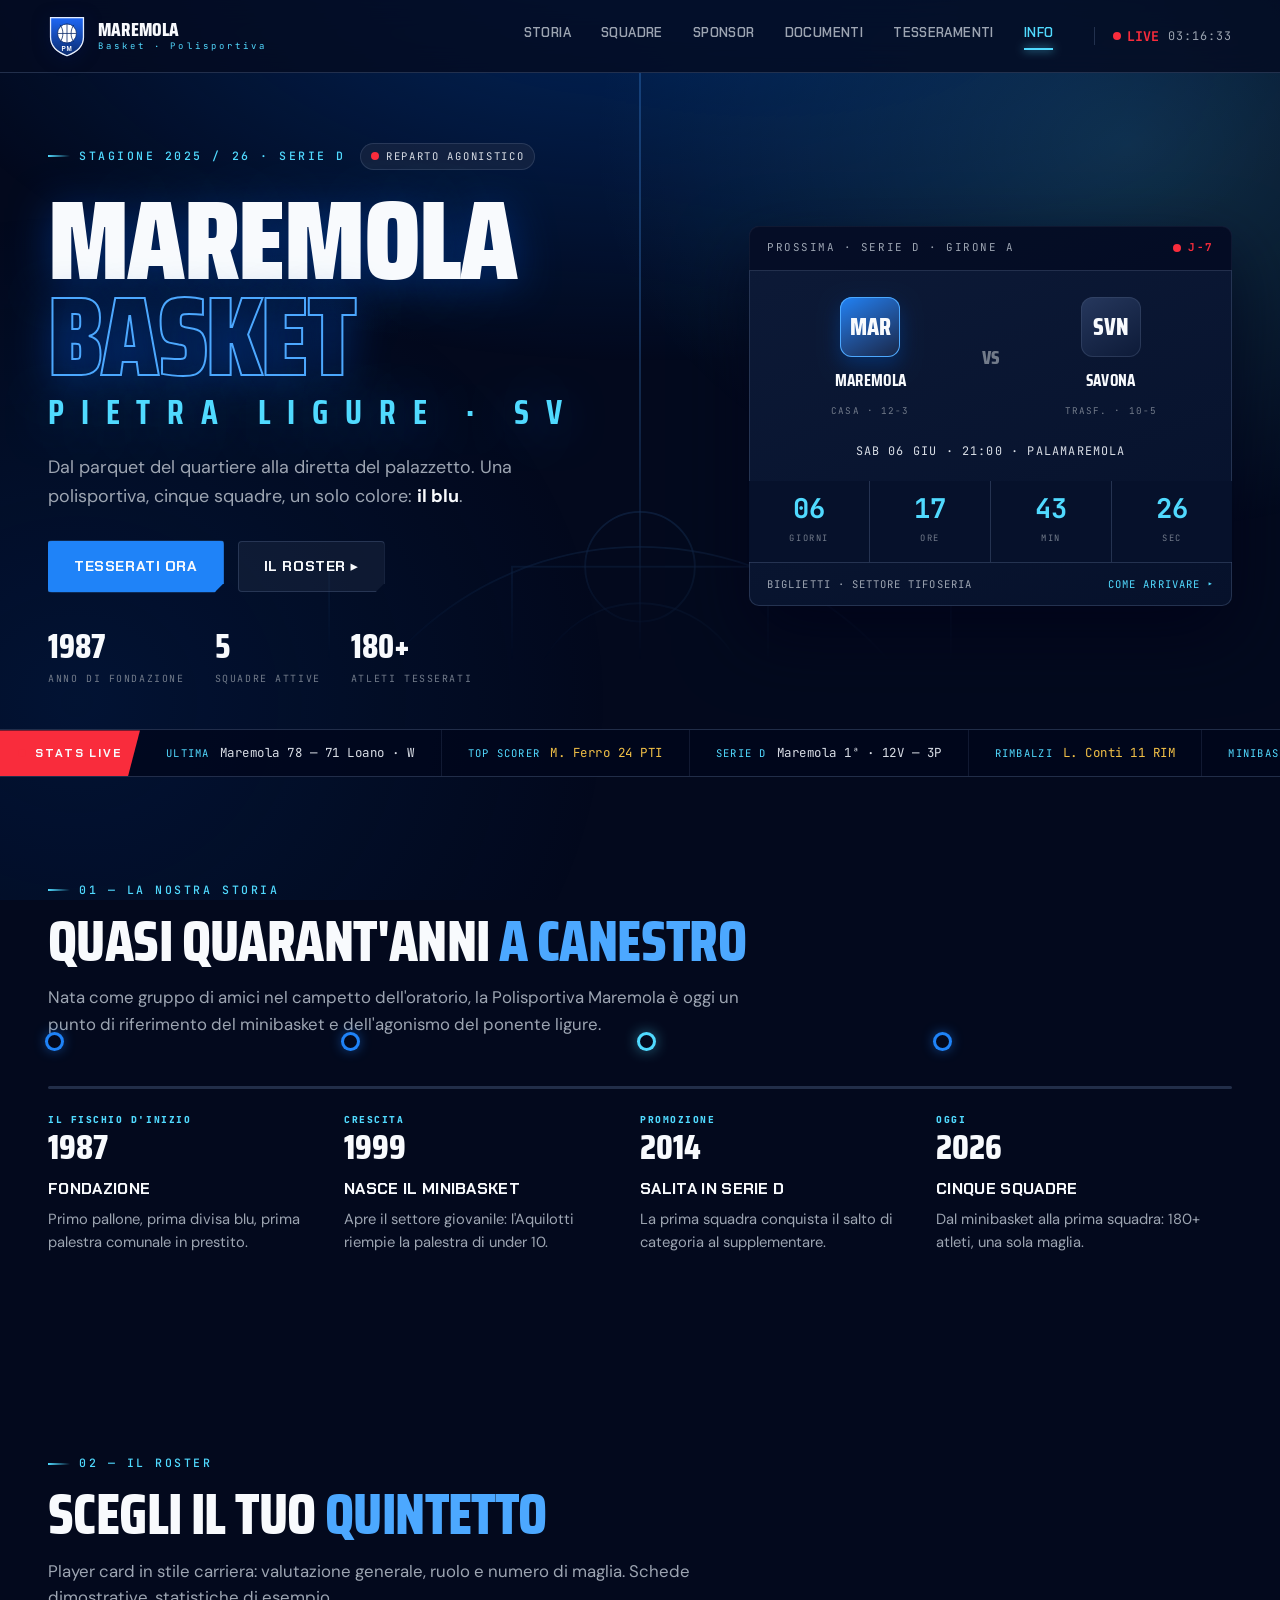
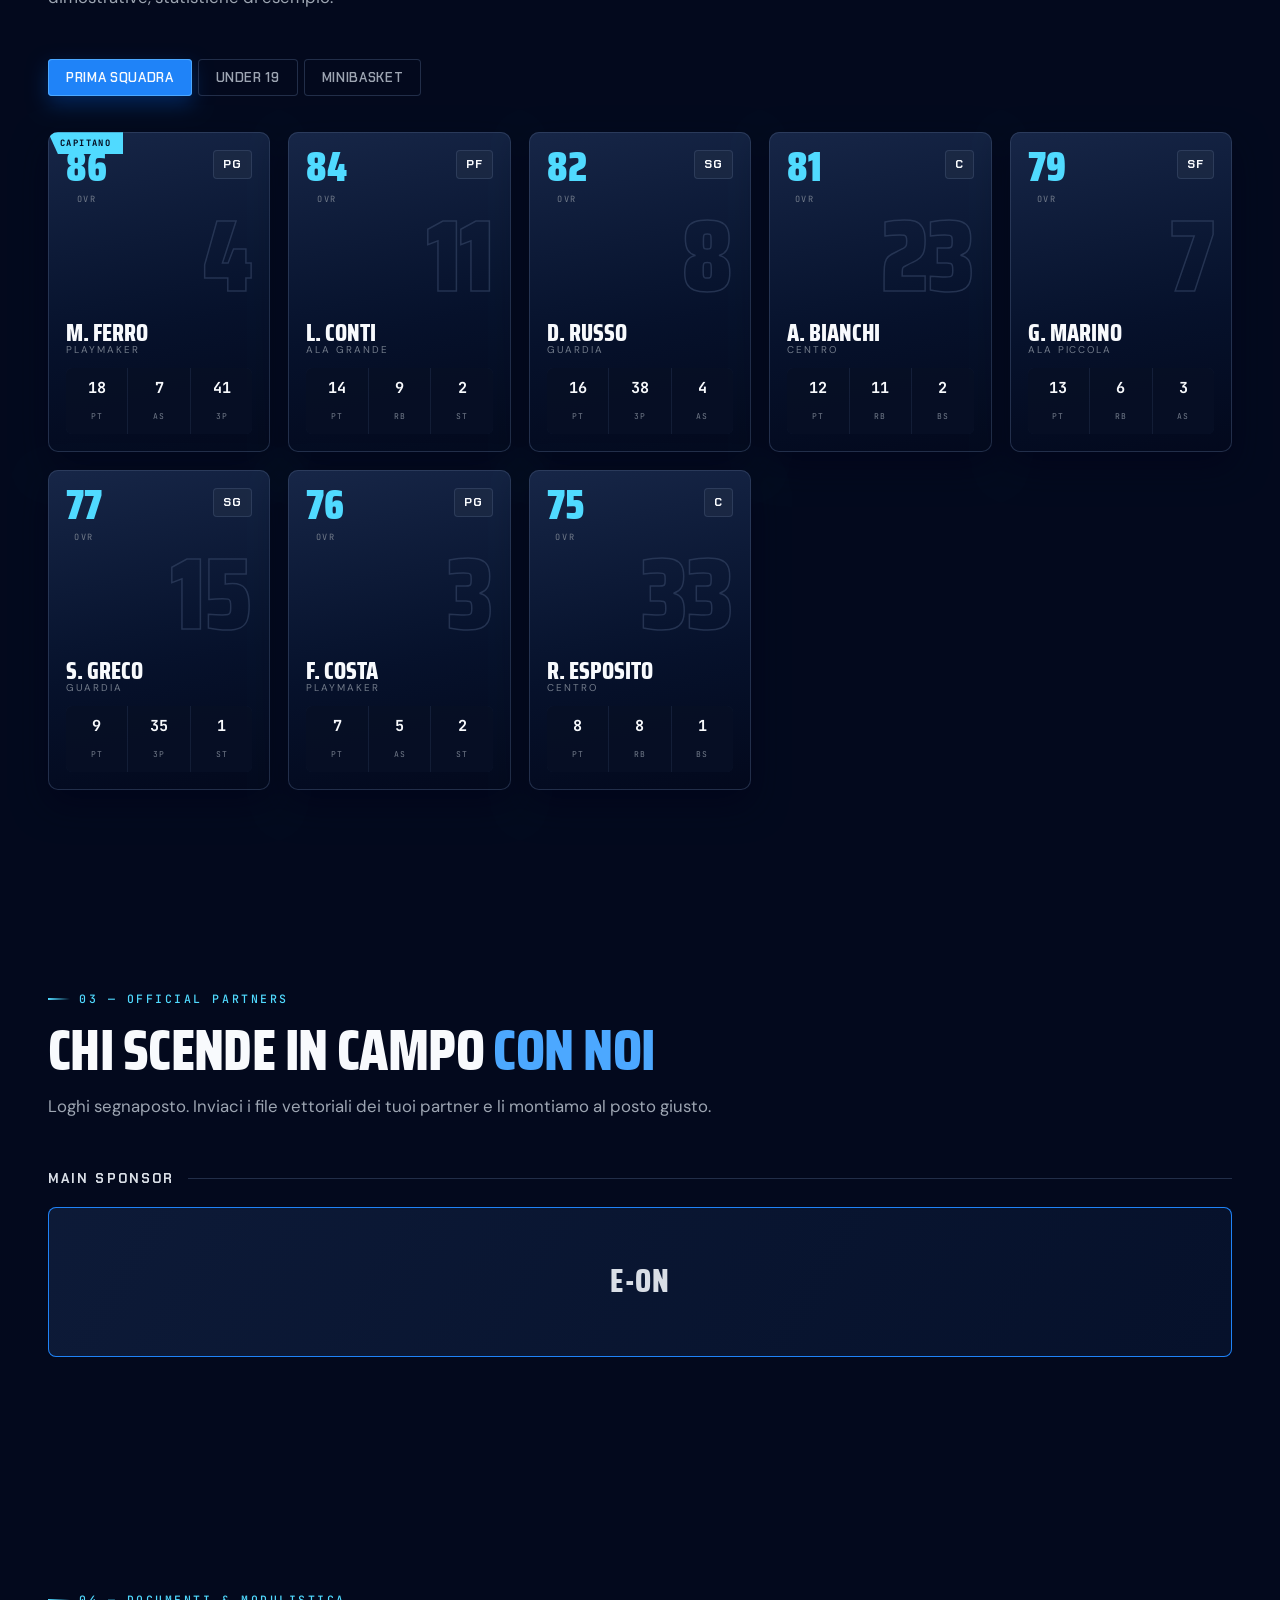
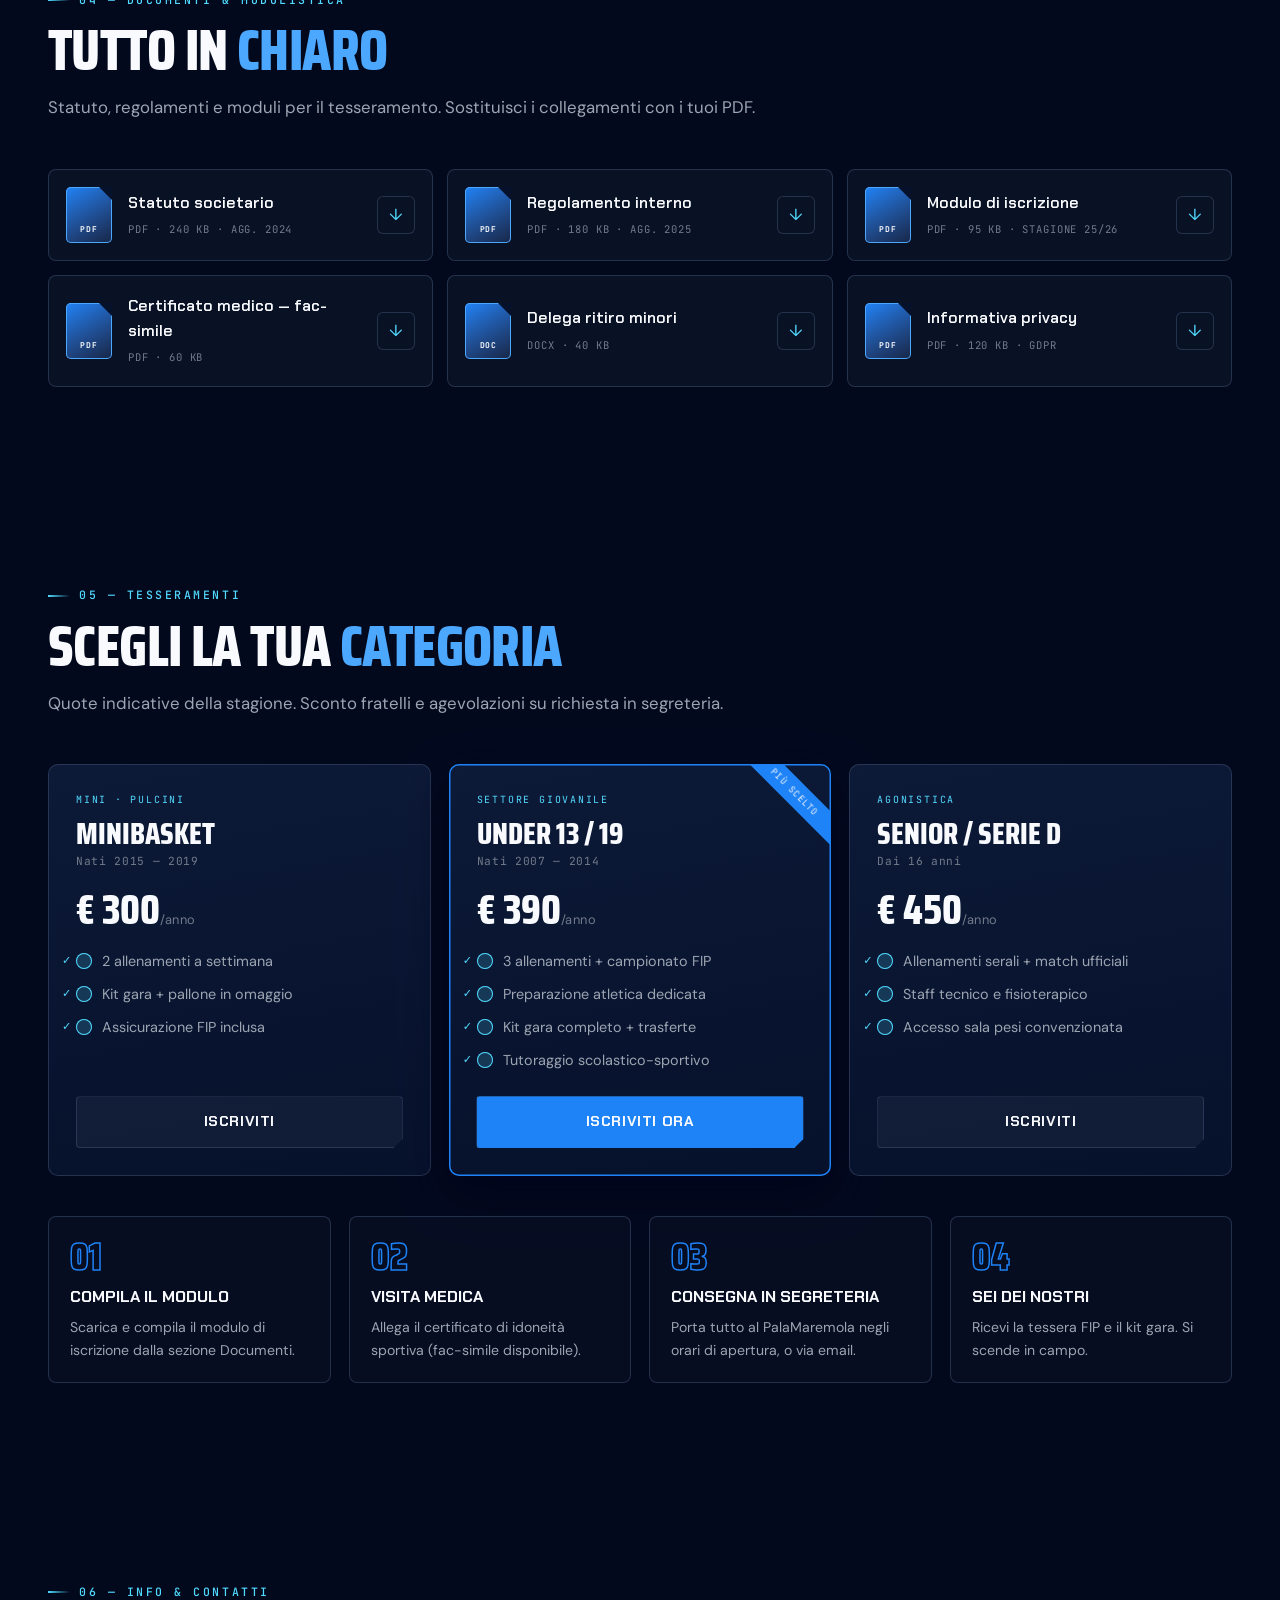
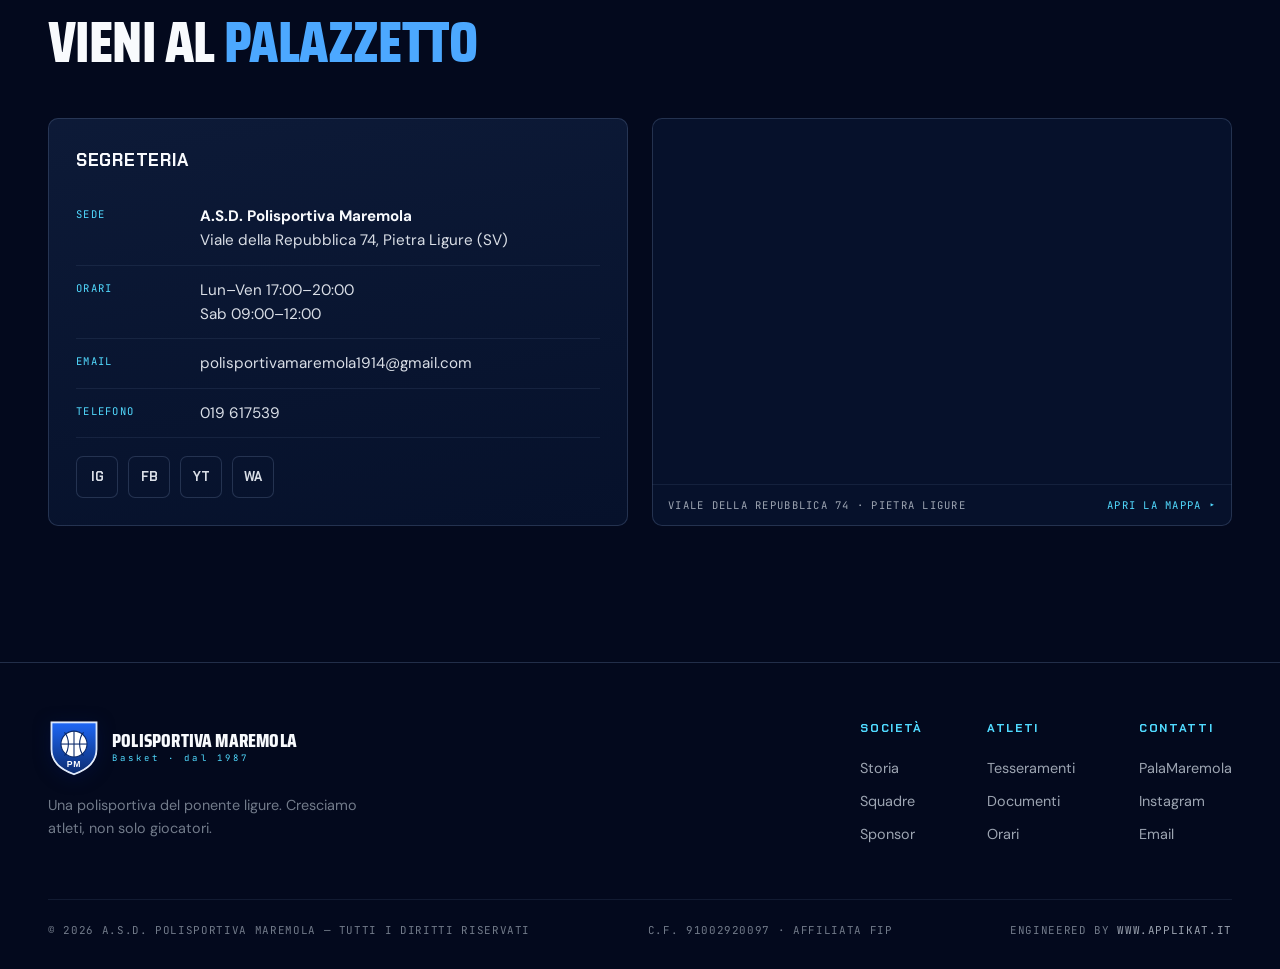
==== index.html @ 76bcbbde "OpenCode (opencode/big-pickle): build progress (iterazione 1)" ====
<!DOCTYPE html>
<html lang="it">
<head>
<meta charset="UTF-8">
<meta name="viewport" content="width=device-width, initial-scale=1.0">
<title>Polisportiva Maremola — Basket</title>
<link rel="icon" href="favicon.ico" sizes="48x48">
<link rel="icon" href="assets/favicon.svg" type="image/svg+xml">
<link rel="apple-touch-icon" href="assets/apple-touch-icon.png">
<meta name="theme-color" content="#070d24">
<link rel="stylesheet" href="styles.css">
<template id="__bundler_thumbnail" data-bg-color="#0b1024">
  <svg viewBox="0 0 1200 800" xmlns="http://www.w3.org/2000/svg">
    <rect width="1200" height="800" fill="#0b1024"></rect>
    <circle cx="600" cy="400" r="150" fill="none" stroke="#3f7bff" stroke-width="10"></circle>
    <line x1="600" y1="250" x2="600" y2="550" stroke="#3f7bff" stroke-width="10"></line>
    <line x1="450" y1="400" x2="750" y2="400" stroke="#3f7bff" stroke-width="10"></line>
    <path d="M510 290 C 575 360 575 440 510 510" fill="none" stroke="#3f7bff" stroke-width="10"></path>
    <path d="M690 290 C 625 360 625 440 690 510" fill="none" stroke="#3f7bff" stroke-width="10"></path>
    <text x="600" y="690" text-anchor="middle" font-family="Arial, sans-serif" font-weight="900" font-size="92" letter-spacing="4" fill="#ffffff">MAREMOLA</text>
    <text x="600" y="740" text-anchor="middle" font-family="monospace" font-size="30" letter-spacing="14" fill="#5fd0ff">BASKET · LIVE</text>
  </svg>
</template>
</head>
<body>

<!-- ═══════════ TOP HUD NAV ═══════════ -->
<header class="hud" id="hud">
  <div class="hud-inner">
    <a href="#top" class="brand">
      <img src="assets/crest.svg" alt="Stemma Polisportiva Maremola">
      <span class="brand-name">
        <b>Maremola</b>
        <span>Basket · Polisportiva</span>
      </span>
    </a>
    <nav class="nav" id="nav">
      <a href="#storia">Storia</a>
      <a href="#roster">Squadre</a>
      <a href="#sponsor">Sponsor</a>
      <a href="#documenti">Documenti</a>
      <a href="#tesseramenti">Tesseramenti</a>
      <a href="#info">Info</a>
    </nav>
    <div class="hud-clock">
      <button class="live-toggle" id="liveToggle" aria-label="Apri diretta live" aria-expanded="false" aria-controls="liveOffcanvas">
        <span class="lv"><span class="dot-live"></span>LIVE</span>
      </button>
      <span id="clock">--:--:--</span>
    </div>
    <button class="burger" id="burger" aria-label="Menu"><span></span></button>
  </div>
</header>

<!-- ═══════════ HERO ═══════════ -->
<main id="top">
<section class="hero">
  <!-- court line art -->
  <svg class="hero-court" viewBox="0 0 1400 700" preserveAspectRatio="xMidYMax slice" aria-hidden="true">
    <g fill="none" stroke="oklch(0.72 0.16 252)" stroke-width="2" stroke-opacity="0.55">
      <line x1="700" y1="-20" x2="700" y2="720"></line>
      <circle cx="700" cy="700" r="120"></circle>
      <rect x="560" y="540" width="280" height="220"></rect>
      <circle cx="700" cy="540" r="60"></circle>
      <path d="M 360 760 A 360 360 0 0 1 1040 760"></path>
      <line x1="360" y1="540" x2="360" y2="760"></line>
      <line x1="1040" y1="540" x2="1040" y2="760"></line>
    </g>
  </svg>

  <div class="wrap hero-grid">
    <div>
      <div class="hero-eyebrow">
        <span class="kicker">Stagione 2025 / 26 · Serie D</span>
        <span class="pill"><span class="dot-live"></span> Reparto Agonistico</span>
      </div>
      <h1>
        Maremola
        <span class="line2">Basket</span>
        <span class="city">Pietra Ligure · SV</span>
      </h1>
      <p class="lede">Dal parquet del quartiere alla diretta del palazzetto. Una polisportiva, cinque squadre, un solo colore: <strong style="color:var(--white)">il blu</strong>.</p>
      <div class="hero-cta">
        <a href="#tesseramenti" class="btn btn-primary">Tesserati ora</a>
        <a href="#roster" class="btn btn-ghost">Il roster ▸</a>
      </div>
      <div class="hero-meta">
        <div class="m" data-count="1987"><b>1987</b><span>Anno di fondazione</span></div>
        <div class="m" data-count="5"><b>5</b><span>Squadre attive</span></div>
        <div class="m" data-count="180"><b>180+</b><span>Atleti tesserati</span></div>
      </div>
    </div>

    <!-- SCOREBUG -->
    <aside class="scorebug" aria-label="Prossima partita">
      <div class="scorebug-top">
        <span>Prossima · Serie D · Girone A</span>
        <span class="live"><span class="dot-live"></span> J-7</span>
      </div>
      <div class="matchup">
        <div class="team home">
          <div class="crest">MAR</div>
          <b>Maremola</b>
          <span>Casa · 12-3</span>
        </div>
        <div class="vs">VS</div>
        <div class="team away">
          <div class="crest">SVN</div>
          <b>Savona</b>
          <span>Trasf. · 10-5</span>
        </div>
      </div>
      <div class="scorebug-when">SAB 06 GIU · 21:00 · PalaMaremola</div>
      <div class="countdown" id="countdown">
        <div class="cd"><b data-cd="d">--</b><span>Giorni</span></div>
        <div class="cd"><b data-cd="h">--</b><span>Ore</span></div>
        <div class="cd"><b data-cd="m">--</b><span>Min</span></div>
        <div class="cd"><b data-cd="s">--</b><span>Sec</span></div>
      </div>
      <div class="scorebug-foot">
        <span>Biglietti · Settore Tifoseria</span>
        <a href="#info">Come arrivare ▸</a>
      </div>
    </aside>
  </div>

  <!-- TICKER -->
  <div class="ticker" aria-hidden="true">
    <div class="ticker-label"><span class="dot-live"></span> Stats Live</div>
    <div class="ticker-track-wrap">
      <div class="ticker-track" id="ticker"></div>
    </div>
  </div>
</section>

<!-- ═══════════ STORIA ═══════════ -->
<section class="section" id="storia">
  <div class="wrap">
    <div class="section-head reveal">
      <span class="kicker">01 — La nostra storia</span>
      <h2 class="sec-title">Quasi quarant'anni <em>a canestro</em></h2>
      <p>Nata come gruppo di amici nel campetto dell'oratorio, la Polisportiva Maremola è oggi un punto di riferimento del minibasket e dell'agonismo del ponente ligure.</p>
    </div>

    <div class="timeline reveal">
      <div class="timeline-bar"></div>
      <div class="tl-grid">
        <div class="tl-item">
          <div class="yr"><small>Il fischio d'inizio</small>1987</div>
          <h4>Fondazione</h4>
          <p>Primo pallone, prima divisa blu, prima palestra comunale in prestito.</p>
        </div>
        <div class="tl-item">
          <div class="yr"><small>Crescita</small>1999</div>
          <h4>Nasce il minibasket</h4>
          <p>Apre il settore giovanile: l'Aquilotti riempie la palestra di under 10.</p>
        </div>
        <div class="tl-item cap">
          <div class="yr"><small>Promozione</small>2014</div>
          <h4>Salita in Serie D</h4>
          <p>La prima squadra conquista il salto di categoria al supplementare.</p>
        </div>
        <div class="tl-item">
          <div class="yr"><small>Oggi</small>2026</div>
          <h4>Cinque squadre</h4>
          <p>Dal minibasket alla prima squadra: 180+ atleti, una sola maglia.</p>
        </div>
      </div>
    </div>
  </div>
</section>

<!-- ═══════════ ROSTER ═══════════ -->
<section class="section" id="roster">
  <div class="wrap">
    <div class="section-head reveal">
      <span class="kicker">02 — Il roster</span>
      <h2 class="sec-title">Scegli il tuo <em>quintetto</em></h2>
      <p>Player card in stile carriera: valutazione generale, ruolo e numero di maglia. Schede dimostrative, statistiche di esempio.</p>
    </div>

    <div class="tabs reveal" role="tablist">
      <button class="tab" role="tab" aria-selected="true" data-roster="prima">Prima Squadra</button>
      <button class="tab" role="tab" aria-selected="false" data-roster="under">Under 19</button>
      <button class="tab" role="tab" aria-selected="false" data-roster="mini">Minibasket</button>
    </div>

    <div class="roster reveal" id="rosterGrid"></div>
  </div>
</section>

<!-- ═══════════ SPONSOR ═══════════ -->
<section class="section" id="sponsor">
  <div class="wrap">
    <div class="section-head reveal">
      <span class="kicker">03 — Official partners</span>
      <h2 class="sec-title">Chi scende in campo <em>con noi</em></h2>
      <p>Loghi segnaposto. Inviaci i file vettoriali dei tuoi partner e li montiamo al posto giusto.</p>
    </div>

    <div class="reveal">
      <div class="sponsor-tier">
        <div class="tier-label"><b>Main Sponsor</b><span class="ln"></span></div>
        <div class="sponsor-grid main">
          <div class="slogo">e-on</div>
        </div>
      </div>
    </div>
  </div>
</section>

<!-- ═══════════ DOCUMENTI ═══════════ -->
<section class="section" id="documenti">
  <div class="wrap">
    <div class="section-head reveal">
      <span class="kicker">04 — Documenti &amp; modulistica</span>
      <h2 class="sec-title">Tutto in <em>chiaro</em></h2>
      <p>Statuto, regolamenti e moduli per il tesseramento. Sostituisci i collegamenti con i tuoi PDF.</p>
    </div>

    <div class="docs reveal">
      <a class="doc" href="#">
        <div class="doc-ic"><b>PDF</b></div>
        <div class="doc-info"><b>Statuto societario</b><span>PDF · 240 KB · agg. 2024</span></div>
        <div class="doc-dl">↓</div>
      </a>
      <a class="doc" href="#">
        <div class="doc-ic"><b>PDF</b></div>
        <div class="doc-info"><b>Regolamento interno</b><span>PDF · 180 KB · agg. 2025</span></div>
        <div class="doc-dl">↓</div>
      </a>
      <a class="doc" href="#">
        <div class="doc-ic"><b>PDF</b></div>
        <div class="doc-info"><b>Modulo di iscrizione</b><span>PDF · 95 KB · stagione 25/26</span></div>
        <div class="doc-dl">↓</div>
      </a>
      <a class="doc" href="#">
        <div class="doc-ic"><b>PDF</b></div>
        <div class="doc-info"><b>Certificato medico — fac-simile</b><span>PDF · 60 KB</span></div>
        <div class="doc-dl">↓</div>
      </a>
      <a class="doc" href="#">
        <div class="doc-ic"><b>DOC</b></div>
        <div class="doc-info"><b>Delega ritiro minori</b><span>DOCX · 40 KB</span></div>
        <div class="doc-dl">↓</div>
      </a>
      <a class="doc" href="#">
        <div class="doc-ic"><b>PDF</b></div>
        <div class="doc-info"><b>Informativa privacy</b><span>PDF · 120 KB · GDPR</span></div>
        <div class="doc-dl">↓</div>
      </a>
    </div>
  </div>
</section>

<!-- ═══════════ TESSERAMENTI ═══════════ -->
<section class="section" id="tesseramenti">
  <div class="wrap">
    <div class="section-head reveal">
      <span class="kicker">05 — Tesseramenti</span>
      <h2 class="sec-title">Scegli la tua <em>categoria</em></h2>
      <p>Quote indicative della stagione. Sconto fratelli e agevolazioni su richiesta in segreteria.</p>
    </div>

    <div class="tess-grid reveal">
      <div class="tess">
        <span class="mode">Mini · Pulcini</span>
        <h3>Minibasket</h3>
        <span class="age">Nati 2015 — 2019</span>
        <div class="price">€ 300<small>/anno</small></div>
        <ul>
          <li>2 allenamenti a settimana</li>
          <li>Kit gara + pallone in omaggio</li>
          <li>Assicurazione FIP inclusa</li>
        </ul>
        <a href="#info" class="btn btn-ghost">Iscriviti</a>
      </div>
      <div class="tess feat">
        <span class="mode">Settore giovanile</span>
        <h3>Under 13 / 19</h3>
        <span class="age">Nati 2007 — 2014</span>
        <div class="price">€ 390<small>/anno</small></div>
        <ul>
          <li>3 allenamenti + campionato FIP</li>
          <li>Preparazione atletica dedicata</li>
          <li>Kit gara completo + trasferte</li>
          <li>Tutoraggio scolastico-sportivo</li>
        </ul>
        <a href="#info" class="btn btn-primary">Iscriviti ora</a>
      </div>
      <div class="tess">
        <span class="mode">Agonistica</span>
        <h3>Senior / Serie D</h3>
        <span class="age">Dai 16 anni</span>
        <div class="price">€ 450<small>/anno</small></div>
        <ul>
          <li>Allenamenti serali + match ufficiali</li>
          <li>Staff tecnico e fisioterapico</li>
          <li>Accesso sala pesi convenzionata</li>
        </ul>
        <a href="#info" class="btn btn-ghost">Iscriviti</a>
      </div>
    </div>

    <div class="tess-steps reveal">
      <div class="tstep"><div class="n">01</div><h4>Compila il modulo</h4><p>Scarica e compila il modulo di iscrizione dalla sezione Documenti.</p></div>
      <div class="tstep"><div class="n">02</div><h4>Visita medica</h4><p>Allega il certificato di idoneità sportiva (fac-simile disponibile).</p></div>
      <div class="tstep"><div class="n">03</div><h4>Consegna in segreteria</h4><p>Porta tutto al PalaMaremola negli orari di apertura, o via email.</p></div>
      <div class="tstep"><div class="n">04</div><h4>Sei dei nostri</h4><p>Ricevi la tessera FIP e il kit gara. Si scende in campo.</p></div>
    </div>
  </div>
</section>

<!-- ═══════════ INFO ═══════════ -->
<section class="section" id="info">
  <div class="wrap">
    <div class="section-head reveal">
      <span class="kicker">06 — Info &amp; contatti</span>
      <h2 class="sec-title">Vieni al <em>palazzetto</em></h2>
    </div>

    <div class="info-grid reveal">
      <div class="info-card">
        <h3>Segreteria</h3>
        <div class="info-row"><span class="lbl">Sede</span><span class="val"><b>A.S.D. Polisportiva Maremola</b><br>Viale della Repubblica 74, Pietra Ligure (SV)</span></div>
        <div class="info-row"><span class="lbl">Orari</span><span class="val">Lun–Ven 17:00–20:00<br>Sab 09:00–12:00</span></div>
        <div class="info-row"><span class="lbl">Email</span><span class="val"><a href="mailto:polisportivamaremola1914@gmail.com">polisportivamaremola1914@gmail.com</a></span></div>
        <div class="info-row"><span class="lbl">Telefono</span><span class="val"><a href="tel:+39019617539">019 617539</a></span></div>
        <div class="socials">
          <a href="#" aria-label="Instagram">IG</a>
          <a href="#" aria-label="Facebook">FB</a>
          <a href="#" aria-label="YouTube">YT</a>
          <a href="#" aria-label="WhatsApp">WA</a>
        </div>
      </div>
      <figure class="mappa">
        <iframe class="mappa-frame"
          title="Mappa: Polisportiva Maremola, Viale della Repubblica 74, Pietra Ligure"
          src="https://www.openstreetmap.org/export/embed.html?bbox=8.2895%2C44.1526%2C8.2975%2C44.1562&amp;layer=mapnik&amp;marker=44.154418%2C8.293509"
          loading="lazy" referrerpolicy="strict-origin-when-cross-origin"></iframe>
        <figcaption class="mappa-piede">
          <span>Viale della Repubblica 74 · Pietra Ligure</span>
          <a href="https://www.openstreetmap.org/way/202329447#map=19/44.154418/8.293509" target="_blank" rel="noopener">Apri la mappa ▸</a>
        </figcaption>
      </figure>
    </div>
  </div>
</section>
</main>

<!-- ═══════════ LIVE OFFCANVAS ═══════════ -->
<aside class="live-offcanvas" id="liveOffcanvas" role="dialog" aria-modal="true" aria-labelledby="liveTitle" aria-hidden="true">
  <div class="live-panel" role="document">
    <header class="live-panel-head">
      <h2 id="liveTitle">Maremola Live</h2>
      <button class="live-close" id="liveClose" aria-label="Chiudi diretta">
        <span aria-hidden="true">×</span>
      </button>
    </header>
    <div class="live-panel-body">
      <iframe
        id="liveFrame"
        data-src="https://streaming.ricordatiilatte.it/embed/video"
        title="Owncast"
        referrerpolicy="origin"
        allowfullscreen>
      </iframe>
    </div>
  </div>
  <button class="live-backdrop" id="liveBackdrop" aria-label="Chiudi diretta live"></button>
</aside>

<!-- ═══════════ FOOTER ═══════════ -->
<footer class="foot">
  <div class="wrap">
    <div class="foot-top">
      <div>
        <div class="brand">
          <img src="assets/crest.svg" alt="Stemma Polisportiva Maremola">
          <span class="brand-name">
            <b>Polisportiva Maremola</b>
            <span>Basket · dal 1987</span>
          </span>
        </div>
        <p style="color:var(--ink-dim); max-width:34ch; margin-top:18px; font-size:0.9rem;">Una polisportiva del ponente ligure. Cresciamo atleti, non solo giocatori.</p>
      </div>
      <div class="foot-cols">
        <div class="foot-col"><b>Società</b><a href="#storia">Storia</a><a href="#roster">Squadre</a><a href="#sponsor">Sponsor</a></div>
        <div class="foot-col"><b>Atleti</b><a href="#tesseramenti">Tesseramenti</a><a href="#documenti">Documenti</a><a href="#info">Orari</a></div>
        <div class="foot-col"><b>Contatti</b><a href="#info">PalaMaremola</a><a href="#">Instagram</a><a href="mailto:polisportivamaremola1914@gmail.com">Email</a></div>
      </div>
    </div>
    <div class="foot-bot">
      <span>© 2026 A.S.D. Polisportiva Maremola — Tutti i diritti riservati</span>
      <span>C.F. 91002920097 · Affiliata FIP</span>
      <span>Engineered by <a href="https://www.applikat.it" target="_blank" rel="noopener">www.applikat.it</a></span>
    </div>
  </div>
</footer>

<script src="app.js"></script>
</body>
</html>
---- styles.css ----
/* ============================================================
   POLISPORTIVA MAREMOLA — broadcast × videogame
   styles.css
   Palette: navy arena + electric blue + white + cyan glow
   (derived from EasyCondominio's blue primary)
   Type: Saira Condensed (display) · Chakra Petch (HUD) ·
         JetBrains Mono (data) · DM Sans (body)
   ============================================================ */

@import url('https://fonts.googleapis.com/css2?family=Saira+Condensed:wght@500;600;700;800;900&family=Chakra+Petch:wght@400;500;600;700&family=JetBrains+Mono:wght@400;500;700&family=DM+Sans:opsz,wght@9..40,400;9..40,500;9..40,600;9..40,700&display=swap');

:root {
  /* ── Arena surfaces (deep blues) ── */
  --navy-950: oklch(0.145 0.045 264);
  --navy-900: oklch(0.185 0.055 264);
  --navy-850: oklch(0.225 0.060 264);
  --navy-800: oklch(0.275 0.065 264);
  --navy-700: oklch(0.345 0.070 264);
  --line:     oklch(0.42 0.06 264 / 0.55);
  --line-soft:oklch(0.42 0.06 264 / 0.28);

  /* ── Brand blues + energy ── */
  --blue:        oklch(0.62 0.195 256);
  --blue-bright: oklch(0.72 0.165 252);
  --cyan:        oklch(0.83 0.13 222);
  --cyan-soft:   oklch(0.83 0.13 222 / 0.18);

  /* ── Neutrals ── */
  --white:    oklch(0.985 0.004 250);
  --ink:      oklch(0.90 0.012 258);
  --ink-soft: oklch(0.72 0.02 260);
  --ink-dim:  oklch(0.58 0.025 262);

  /* ── Broadcast signal ── */
  --live: oklch(0.635 0.235 24);
  --live-glow: oklch(0.70 0.22 26 / 0.5);
  --gold: oklch(0.83 0.145 86);

  /* ── Type ── */
  --font-display: 'Saira Condensed', 'Arial Narrow', sans-serif;
  --font-hud:     'Chakra Petch', system-ui, sans-serif;
  --font-mono:    'JetBrains Mono', monospace;
  --font-body:    'DM Sans', system-ui, sans-serif;

  --maxw: 1240px;
}

* , *::before, *::after { box-sizing: border-box; }

html { scroll-behavior: smooth; scroll-padding-top: 88px; }

body {
  margin: 0;
  font-family: var(--font-body);
  background: var(--navy-950);
  color: var(--ink);
  line-height: 1.6;
  -webkit-font-smoothing: antialiased;
  overflow-x: hidden;
}

/* arena ambient light */
body::before {
  content: "";
  position: fixed;
  inset: 0;
  pointer-events: none;
  z-index: 0;
  background:
    radial-gradient(1100px 620px at 50% -8%, oklch(0.40 0.16 256 / 0.55), transparent 70%),
    radial-gradient(820px 600px at 88% 16%, var(--cyan-soft), transparent 65%),
    radial-gradient(760px 700px at 6% 78%, oklch(0.40 0.16 256 / 0.18), transparent 70%);
}

img { max-width: 100%; display: block; }
a { color: inherit; text-decoration: none; }
button { font-family: inherit; cursor: pointer; border: none; background: none; color: inherit; }

.wrap { max-width: var(--maxw); margin: 0 auto; padding: 0 28px; }

/* ─────────── shared HUD primitives ─────────── */
.kicker {
  font-family: var(--font-mono);
  font-size: 0.72rem;
  font-weight: 500;
  letter-spacing: 0.22em;
  text-transform: uppercase;
  color: var(--cyan);
  display: inline-flex;
  align-items: center;
  gap: 9px;
}
.kicker::before {
  content: "";
  width: 22px; height: 2px;
  background: linear-gradient(90deg, var(--cyan), transparent);
}

.sec-title {
  font-family: var(--font-display);
  font-weight: 800;
  font-size: clamp(2.1rem, 5vw, 3.6rem);
  line-height: 0.95;
  letter-spacing: -0.01em;
  text-transform: uppercase;
  color: var(--white);
  margin: 14px 0 0;
}
.sec-title em { font-style: normal; color: var(--blue-bright); }

.section { position: relative; z-index: 1; padding: 96px 0; }
.section-head { max-width: 720px; margin-bottom: 48px; }
.section-head p { color: var(--ink-soft); font-size: 1.05rem; margin: 16px 0 0; max-width: 60ch; }

/* corner tick decorations (HUD frame) */
.tick { position: absolute; width: 14px; height: 14px; border-color: var(--blue); }

/* buttons */
.btn {
  display: inline-flex; align-items: center; gap: 10px;
  font-family: var(--font-hud);
  font-weight: 700;
  font-size: 0.92rem;
  letter-spacing: 0.04em;
  text-transform: uppercase;
  padding: 14px 26px;
  border-radius: 4px;
  transition: transform 0.18s cubic-bezier(0.22,1,0.36,1), box-shadow 0.18s, background 0.18s, color 0.18s;
  position: relative;
  clip-path: polygon(0 0, 100% 0, 100% calc(100% - 9px), calc(100% - 9px) 100%, 0 100%);
}
.btn-primary {
  background: var(--blue);
  color: var(--white);
  box-shadow: 0 0 0 1px oklch(0.72 0.16 252 / 0.6), 0 14px 30px oklch(0.45 0.18 256 / 0.45);
}
.btn-primary:hover { background: var(--blue-bright); transform: translateY(-2px); box-shadow: 0 0 0 1px var(--cyan), 0 18px 38px oklch(0.5 0.18 256 / 0.55); }
.btn-ghost {
  background: oklch(0.30 0.05 264 / 0.4);
  color: var(--white);
  box-shadow: inset 0 0 0 1px var(--line);
}
.btn-ghost:hover { box-shadow: inset 0 0 0 1px var(--cyan); transform: translateY(-2px); color: var(--cyan); }

/* badges / pills */
.pill {
  display: inline-flex; align-items: center; gap: 7px;
  font-family: var(--font-mono);
  font-size: 0.66rem;
  letter-spacing: 0.16em;
  text-transform: uppercase;
  padding: 5px 11px;
  border-radius: 100px;
  background: oklch(0.30 0.05 264 / 0.5);
  box-shadow: inset 0 0 0 1px var(--line);
  color: var(--ink);
}

.dot-live {
  width: 8px; height: 8px; border-radius: 50%;
  background: var(--live);
  box-shadow: 0 0 0 0 var(--live-glow);
  animation: pulse 1.6s ease-out infinite;
}
@keyframes pulse {
  0%   { box-shadow: 0 0 0 0 var(--live-glow); }
  70%  { box-shadow: 0 0 0 9px transparent; }
  100% { box-shadow: 0 0 0 0 transparent; }
}

/* ════════════════════════════════════════════
   TOP HUD NAV
   ════════════════════════════════════════════ */
.hud {
  position: sticky; top: 0; z-index: 100;
  background: oklch(0.16 0.05 264 / 0.82);
  backdrop-filter: blur(14px);
  border-bottom: 1px solid var(--line);
}
.hud-inner {
  max-width: var(--maxw); margin: 0 auto;
  height: 72px; padding: 0 28px;
  display: flex; align-items: center; gap: 28px;
}
.brand { display: flex; align-items: center; gap: 12px; }
.brand img { width: 38px; height: auto; filter: drop-shadow(0 3px 8px oklch(0.2 0.1 260 / 0.6)); }
.brand-name { display: flex; flex-direction: column; line-height: 1; }
.brand-name b {
  font-family: var(--font-display); font-weight: 800; font-size: 1.18rem;
  text-transform: uppercase; letter-spacing: 0.01em; color: var(--white);
}
.brand-name span {
  font-family: var(--font-mono); font-size: 0.56rem; letter-spacing: 0.34em;
  color: var(--cyan); margin-top: 3px;
}
.nav { display: flex; gap: 4px; margin-left: auto; }
.nav a {
  font-family: var(--font-hud); font-weight: 600; font-size: 0.82rem;
  letter-spacing: 0.03em; text-transform: uppercase;
  color: var(--ink-soft); padding: 9px 13px; border-radius: 4px;
  transition: color 0.15s, background 0.15s;
}
.nav a:hover { color: var(--white); background: oklch(0.30 0.05 264 / 0.5); }
.nav a.active { color: var(--cyan); }
.nav a.active::after {
  content: ""; display: block; height: 2px; margin-top: 5px;
  background: var(--cyan); box-shadow: 0 0 8px var(--cyan);
}
.hud-clock {
  display: flex; align-items: center; gap: 9px;
  font-family: var(--font-mono); font-size: 0.74rem; letter-spacing: 0.08em;
  color: var(--ink-soft);
  padding-left: 18px; border-left: 1px solid var(--line);
}
.live-toggle {
  display: inline-flex;
  align-items: center;
  padding: 0;
}
.hud-clock .lv { color: var(--live); font-weight: 700; display: inline-flex; align-items: center; gap: 6px; }
.live-toggle:focus-visible {
  outline: 2px solid var(--cyan);
  outline-offset: 4px;
  border-radius: 3px;
}
.burger { display: none; margin-left: auto; width: 42px; height: 42px; border-radius: 6px; box-shadow: inset 0 0 0 1px var(--line); align-items: center; justify-content: center; }
.burger span, .burger span::before, .burger span::after { content:""; display:block; width:18px; height:2px; background: var(--white); position: relative; }
.burger span::before { position:absolute; top:-6px; } .burger span::after { position:absolute; top:6px; }

/* ════════════════════════════════════════════
   HERO
   ════════════════════════════════════════════ */
.hero { position: relative; z-index: 1; padding: 70px 0 0; overflow: hidden; }
.hero-court {
  position: absolute; inset: 0; z-index: 0; pointer-events: none;
  opacity: 0.5;
  -webkit-mask-image: linear-gradient(to bottom, black 40%, transparent 92%);
          mask-image: linear-gradient(to bottom, black 40%, transparent 92%);
}
.hero-grid {
  position: relative; z-index: 2;
  display: grid; grid-template-columns: 1.15fr 0.85fr; gap: 48px; align-items: center;
  padding-bottom: 40px;
}
.hero-eyebrow { display: flex; align-items: center; gap: 14px; margin-bottom: 22px; flex-wrap: wrap; }
.hero h1 {
  font-family: var(--font-display); font-weight: 900;
  font-size: clamp(3.4rem, 9vw, 7rem); line-height: 0.86;
  text-transform: uppercase; letter-spacing: -0.015em; margin: 0;
  color: var(--white);
  text-shadow: 0 6px 40px oklch(0.4 0.18 256 / 0.6);
}
.hero h1 .line2 { display: block; color: transparent; -webkit-text-stroke: 2px var(--blue-bright); }
.hero h1 .city {
  display: block; font-size: 0.30em; letter-spacing: 0.5em; color: var(--cyan);
  -webkit-text-stroke: 0; margin-top: 14px; font-weight: 700;
}
.hero p.lede { color: var(--ink-soft); font-size: 1.12rem; max-width: 46ch; margin: 26px 0 30px; }
.hero-cta { display: flex; gap: 14px; flex-wrap: wrap; }
.hero-meta { display: flex; gap: 30px; margin-top: 38px; flex-wrap: wrap; }
.hero-meta .m b {
  display: block; font-family: var(--font-display); font-weight: 800;
  font-size: 2.1rem; color: var(--white); line-height: 1;
}
.hero-meta .m span {
  font-family: var(--font-mono); font-size: 0.62rem; letter-spacing: 0.16em;
  text-transform: uppercase; color: var(--ink-dim);
}

/* ── SCOREBUG (next match) ── */
.scorebug {
  position: relative;
  background: linear-gradient(160deg, var(--navy-850), var(--navy-900));
  border-radius: 10px;
  box-shadow: 0 30px 70px oklch(0.1 0.06 264 / 0.7), inset 0 0 0 1px var(--line);
  overflow: hidden;
}
.scorebug-top {
  display: flex; align-items: center; justify-content: space-between;
  padding: 13px 18px; background: oklch(0.13 0.05 264 / 0.6);
  border-bottom: 1px solid var(--line);
  font-family: var(--font-mono); font-size: 0.68rem; letter-spacing: 0.14em;
  text-transform: uppercase; color: var(--ink-soft);
}
.scorebug-top .live { color: var(--live); font-weight: 700; display: flex; align-items: center; gap: 7px; }
.matchup { display: grid; grid-template-columns: 1fr auto 1fr; align-items: center; padding: 26px 18px 18px; gap: 8px; }
.team { display: flex; flex-direction: column; align-items: center; gap: 10px; text-align: center; }
.team .crest {
  width: 60px; height: 60px; border-radius: 12px;
  display: grid; place-items: center;
  font-family: var(--font-display); font-weight: 800; font-size: 1.5rem; color: var(--white);
  box-shadow: inset 0 0 0 1px var(--line);
}
.team.home .crest { background: linear-gradient(150deg, var(--blue), var(--navy-800)); box-shadow: inset 0 0 0 1px var(--blue-bright), 0 8px 20px oklch(0.45 0.18 256/0.4); }
.team.away .crest { background: linear-gradient(150deg, var(--navy-700), var(--navy-850)); }
.team b { font-family: var(--font-display); font-weight: 700; font-size: 1.05rem; text-transform: uppercase; color: var(--white); letter-spacing: 0.02em; }
.team span { font-family: var(--font-mono); font-size: 0.58rem; letter-spacing: 0.12em; color: var(--ink-dim); text-transform: uppercase; }
.vs { font-family: var(--font-display); font-weight: 800; font-size: 1.2rem; color: var(--ink-dim); }
.scorebug-when {
  text-align: center; padding: 6px 18px 4px;
  font-family: var(--font-mono); font-size: 0.74rem; letter-spacing: 0.1em; color: var(--ink); text-transform: uppercase;
}
.countdown {
  display: grid; grid-template-columns: repeat(4, 1fr); gap: 1px;
  background: var(--line); margin: 16px 0 0;
}
.cd { background: var(--navy-900); padding: 14px 4px; text-align: center; }
.cd b { display: block; font-family: var(--font-mono); font-weight: 700; font-size: 1.7rem; color: var(--cyan); line-height: 1; }
.cd span { font-family: var(--font-mono); font-size: 0.55rem; letter-spacing: 0.18em; text-transform: uppercase; color: var(--ink-dim); }
.scorebug-foot {
  display: flex; justify-content: space-between; align-items: center;
  padding: 13px 18px; font-family: var(--font-mono); font-size: 0.66rem;
  letter-spacing: 0.1em; color: var(--ink-soft); text-transform: uppercase;
  border-top: 1px solid var(--line);
}
.scorebug-foot a { color: var(--cyan); }

/* ── TICKER ── */
.ticker {
  position: relative; z-index: 3;
  border-top: 1px solid var(--line); border-bottom: 1px solid var(--line);
  background: oklch(0.13 0.05 264 / 0.75);
  display: flex; align-items: stretch; overflow: hidden;
}
.ticker-label {
  flex: none; display: flex; align-items: center; gap: 9px;
  background: var(--live); color: var(--white);
  font-family: var(--font-hud); font-weight: 700; font-size: 0.74rem;
  letter-spacing: 0.16em; text-transform: uppercase; padding: 0 18px;
  clip-path: polygon(0 0, 100% 0, calc(100% - 12px) 100%, 0 100%);
}
.ticker-track-wrap { overflow: hidden; flex: 1; }
.ticker-track { display: flex; gap: 0; white-space: nowrap; animation: ticker 38s linear infinite; will-change: transform; }
.ticker:hover .ticker-track { animation-play-state: paused; }
.ticker-item {
  display: inline-flex; align-items: center; gap: 10px; padding: 13px 26px;
  font-family: var(--font-mono); font-size: 0.78rem; letter-spacing: 0.04em; color: var(--ink);
  border-right: 1px solid var(--line-soft);
}
.ticker-item .k { color: var(--cyan); text-transform: uppercase; font-size: 0.66rem; letter-spacing: 0.12em; }
.ticker-item .up { color: var(--gold); }
@keyframes ticker { from { transform: translateX(0); } to { transform: translateX(-50%); } }

/* ════════════════════════════════════════════
   STORIA — timeline
   ════════════════════════════════════════════ */
.timeline { position: relative; margin-top: 20px; }
.timeline-bar {
  display: flex; align-items: center; gap: 0; height: 3px;
  background: var(--line); margin: 0 0 0 0; position: relative; border-radius: 2px;
}
.tl-grid { display: grid; grid-template-columns: repeat(auto-fit, minmax(210px, 1fr)); gap: 0; margin-top: 0; }
.tl-item { position: relative; padding: 0 24px 0 0; }
.tl-item::before {
  content: ""; position: absolute; top: -54px; left: 0;
  width: 13px; height: 13px; border-radius: 50%;
  background: var(--navy-950); box-shadow: 0 0 0 3px var(--blue), 0 0 14px var(--blue);
}
.tl-item.cap::before { box-shadow: 0 0 0 3px var(--cyan), 0 0 16px var(--cyan); }
.tl-item .yr { font-family: var(--font-display); font-weight: 800; font-size: 2.2rem; color: var(--white); line-height: 1; margin-top: 26px; }
.tl-item .yr small { font-family: var(--font-mono); font-size: 0.6rem; letter-spacing: 0.16em; color: var(--cyan); display: block; text-transform: uppercase; margin-bottom: 4px; }
.tl-item h4 { font-family: var(--font-hud); font-weight: 700; font-size: 1rem; color: var(--white); margin: 12px 0 6px; text-transform: uppercase; letter-spacing: 0.02em; }
.tl-item p { color: var(--ink-soft); font-size: 0.92rem; margin: 0; max-width: 30ch; }

/* ════════════════════════════════════════════
   ROSTER — 2K player cards
   ════════════════════════════════════════════ */
.tabs { display: flex; gap: 6px; margin: 28px 0 36px; flex-wrap: wrap; }
.tab {
  font-family: var(--font-hud); font-weight: 600; font-size: 0.82rem;
  letter-spacing: 0.05em; text-transform: uppercase; color: var(--ink-soft);
  padding: 10px 18px; border-radius: 4px; box-shadow: inset 0 0 0 1px var(--line);
  transition: all 0.15s;
}
.tab[aria-selected="true"] { background: var(--blue); color: var(--white); box-shadow: inset 0 0 0 1px var(--blue-bright), 0 8px 20px oklch(0.45 0.18 256/0.4); }
.tab:hover:not([aria-selected="true"]) { color: var(--white); box-shadow: inset 0 0 0 1px var(--cyan); }

.roster { display: grid; grid-template-columns: repeat(auto-fill, minmax(220px, 1fr)); gap: 18px; }
.pcard {
  position: relative; border-radius: 10px; overflow: hidden;
  background: linear-gradient(168deg, var(--navy-800), var(--navy-900) 60%, var(--navy-950));
  box-shadow: inset 0 0 0 1px var(--line), 0 14px 34px oklch(0.1 0.06 264 / 0.55);
  padding: 18px; min-height: 320px;
  display: flex; flex-direction: column;
  transition: transform 0.25s cubic-bezier(0.22,1,0.36,1), box-shadow 0.25s;
}
.pcard::before {
  content: ""; position: absolute; inset: 0; z-index: 0; pointer-events: none;
  background: radial-gradient(120% 80% at 80% -10%, oklch(0.5 0.18 256 / 0.5), transparent 60%);
  opacity: 0; transition: opacity 0.25s;
}
.pcard:hover { transform: translateY(-6px); box-shadow: inset 0 0 0 1px var(--cyan), 0 22px 48px oklch(0.1 0.07 264 / 0.7); }
.pcard:hover::before { opacity: 1; }
.pcard-top { display: flex; justify-content: space-between; align-items: flex-start; position: relative; z-index: 1; }
.ovr { text-align: center; }
.ovr b { display: block; font-family: var(--font-display); font-weight: 900; font-size: 2.6rem; line-height: 0.8; color: var(--cyan); }
.ovr span { font-family: var(--font-mono); font-size: 0.54rem; letter-spacing: 0.18em; color: var(--ink-dim); }
.pos { font-family: var(--font-hud); font-weight: 700; font-size: 0.74rem; letter-spacing: 0.08em; padding: 5px 10px; border-radius: 4px; background: oklch(0.30 0.05 264 / 0.6); color: var(--white); box-shadow: inset 0 0 0 1px var(--line); }
.pnum {
  position: relative; z-index: 1;
  font-family: var(--font-display); font-weight: 900; font-size: 6.4rem; line-height: 0.8;
  color: transparent; -webkit-text-stroke: 1.5px var(--line);
  margin: 6px 0 0; text-align: right;
}
.pcard-body { position: relative; z-index: 1; margin-top: auto; }
.pcard-body .pname { font-family: var(--font-display); font-weight: 800; font-size: 1.5rem; text-transform: uppercase; color: var(--white); line-height: 0.95; }
.pcard-body .pname small { display: block; font-family: var(--font-body); font-weight: 400; font-size: 0.62rem; letter-spacing: 0.2em; color: var(--ink-dim); text-transform: uppercase; }
.pstats { display: grid; grid-template-columns: repeat(3, 1fr); gap: 1px; margin-top: 14px; background: var(--line-soft); border-radius: 6px; overflow: hidden; }
.pstat { background: oklch(0.16 0.05 264 / 0.85); padding: 8px 4px; text-align: center; }
.pstat b { display: block; font-family: var(--font-mono); font-weight: 700; font-size: 0.95rem; color: var(--white); }
.pstat span { font-family: var(--font-mono); font-size: 0.5rem; letter-spacing: 0.12em; color: var(--ink-dim); text-transform: uppercase; }
.captain-flag { position: absolute; top: 0; left: 0; z-index: 2; background: var(--cyan); color: var(--navy-950); font-family: var(--font-mono); font-size: 0.55rem; font-weight: 700; letter-spacing: 0.16em; padding: 4px 12px; clip-path: polygon(0 0, 100% 0, 100% 100%, 10px 100%); text-transform: uppercase; }

/* ════════════════════════════════════════════
   SPONSOR
   ════════════════════════════════════════════ */
.sponsor-tier { margin-bottom: 34px; }
.sponsor-tier .tier-label { display: flex; align-items: center; gap: 14px; margin-bottom: 18px; }
.sponsor-tier .tier-label b { font-family: var(--font-hud); font-weight: 700; font-size: 0.82rem; letter-spacing: 0.16em; text-transform: uppercase; color: var(--ink); }
.sponsor-tier .tier-label .ln { flex: 1; height: 1px; background: var(--line); }
.sponsor-grid { display: grid; gap: 14px; }
.sponsor-grid.main { grid-template-columns: 1fr; }
.sponsor-grid.gold { grid-template-columns: repeat(auto-fill, minmax(220px, 1fr)); }
.sponsor-grid.tech { grid-template-columns: repeat(auto-fill, minmax(160px, 1fr)); }
.slogo {
  display: flex; align-items: center; justify-content: center; gap: 12px;
  min-height: 96px; border-radius: 8px;
  background: oklch(0.22 0.04 264 / 0.5); box-shadow: inset 0 0 0 1px var(--line);
  font-family: var(--font-display); font-weight: 800; font-size: 1.4rem; text-transform: uppercase;
  color: var(--ink); letter-spacing: 0.02em;
  transition: all 0.2s;
}
.slogo:hover { color: var(--white); box-shadow: inset 0 0 0 1px var(--cyan); background: oklch(0.26 0.05 264 / 0.6); }
.slogo .ph { width: 34px; height: 34px; border-radius: 7px; background: var(--line); display: grid; place-items: center; color: var(--ink-dim); font-size: 0.7rem; font-family: var(--font-mono); }
.sponsor-grid.main .slogo { min-height: 150px; font-size: 2rem; background: linear-gradient(120deg, var(--navy-850), var(--navy-900)); box-shadow: inset 0 0 0 1px var(--blue); }
.sponsor-grid.main .slogo .ph { width: 54px; height: 54px; background: var(--blue); color: var(--white); }
.sponsor-grid.tech .slogo { min-height: 72px; font-size: 1rem; }

/* ════════════════════════════════════════════
   DOCUMENTI
   ════════════════════════════════════════════ */
.docs { display: grid; grid-template-columns: repeat(auto-fill, minmax(300px, 1fr)); gap: 14px; }
.doc {
  display: flex; align-items: center; gap: 16px; padding: 18px;
  border-radius: 8px; background: oklch(0.22 0.04 264 / 0.5);
  box-shadow: inset 0 0 0 1px var(--line); transition: all 0.18s;
}
.doc:hover { box-shadow: inset 0 0 0 1px var(--cyan); background: oklch(0.26 0.05 264 / 0.6); transform: translateX(3px); }
.doc-ic {
  flex: none; width: 46px; height: 56px; border-radius: 5px; position: relative;
  background: linear-gradient(150deg, var(--blue), var(--navy-800));
  box-shadow: inset 0 0 0 1px var(--blue-bright);
}
.doc-ic::after { content: ""; position: absolute; top: 0; right: 0; border-width: 0 13px 13px 0; border-style: solid; border-color: var(--navy-900) var(--navy-900) transparent transparent; }
.doc-ic b { position: absolute; bottom: 7px; left: 0; right: 0; text-align: center; font-family: var(--font-mono); font-size: 0.5rem; letter-spacing: 0.1em; color: var(--white); }
.doc-info { flex: 1; min-width: 0; }
.doc-info b { display: block; font-family: var(--font-hud); font-weight: 600; font-size: 0.98rem; color: var(--white); }
.doc-info span { font-family: var(--font-mono); font-size: 0.66rem; letter-spacing: 0.08em; color: var(--ink-dim); text-transform: uppercase; }
.doc-dl { flex: none; width: 38px; height: 38px; border-radius: 6px; display: grid; place-items: center; box-shadow: inset 0 0 0 1px var(--line); color: var(--cyan); }
.doc:hover .doc-dl { background: var(--blue); color: var(--white); box-shadow: none; }

/* ════════════════════════════════════════════
   TESSERAMENTI
   ════════════════════════════════════════════ */
.tess-grid { display: grid; grid-template-columns: repeat(auto-fit, minmax(280px, 1fr)); gap: 18px; }
.tess {
  position: relative; border-radius: 10px; padding: 28px;
  background: linear-gradient(170deg, var(--navy-850), var(--navy-900));
  box-shadow: inset 0 0 0 1px var(--line); overflow: hidden;
  display: flex; flex-direction: column;
}
.tess.feat { box-shadow: inset 0 0 0 1.5px var(--blue), 0 18px 44px oklch(0.1 0.07 264 / 0.6); }
.tess.feat::after { content: "PIÙ SCELTO"; position: absolute; top: 16px; right: -34px; transform: rotate(45deg); background: var(--blue); color: var(--white); font-family: var(--font-mono); font-size: 0.56rem; letter-spacing: 0.14em; padding: 5px 40px; }
.tess .mode { font-family: var(--font-mono); font-size: 0.62rem; letter-spacing: 0.18em; text-transform: uppercase; color: var(--cyan); }
.tess h3 { font-family: var(--font-display); font-weight: 800; font-size: 1.9rem; text-transform: uppercase; color: var(--white); margin: 10px 0 4px; line-height: 1; }
.tess .age { font-family: var(--font-mono); font-size: 0.7rem; color: var(--ink-dim); letter-spacing: 0.06em; }
.tess .price { font-family: var(--font-display); font-weight: 800; font-size: 2.6rem; color: var(--white); margin: 18px 0 2px; line-height: 1; }
.tess .price small { font-family: var(--font-body); font-weight: 400; font-size: 0.8rem; color: var(--ink-dim); letter-spacing: 0.04em; }
.tess ul { list-style: none; padding: 0; margin: 18px 0 24px; display: flex; flex-direction: column; gap: 10px; }
.tess li { display: flex; gap: 10px; font-size: 0.9rem; color: var(--ink-soft); align-items: flex-start; }
.tess li::before { content: ""; flex: none; width: 16px; height: 16px; margin-top: 3px; border-radius: 50%; background: var(--cyan-soft); box-shadow: inset 0 0 0 1px var(--cyan); position: relative; }
.tess li::after { content: "✓"; position: absolute; transform: translateX(2px) translateY(0); color: var(--cyan); font-size: 0.7rem; margin-left: -16px; margin-top: 2px; font-weight: 700; }
.tess .btn { margin-top: auto; justify-content: center; }

.tess-steps { display: grid; grid-template-columns: repeat(auto-fit, minmax(200px, 1fr)); gap: 18px; margin-top: 40px; }
.tstep { padding: 22px; border-radius: 8px; background: oklch(0.20 0.04 264 / 0.4); box-shadow: inset 0 0 0 1px var(--line); position: relative; }
.tstep .n { font-family: var(--font-display); font-weight: 900; font-size: 2.4rem; color: transparent; -webkit-text-stroke: 1.5px var(--blue); line-height: 1; }
.tstep h4 { font-family: var(--font-hud); font-weight: 700; font-size: 1rem; color: var(--white); margin: 8px 0 6px; text-transform: uppercase; }
.tstep p { color: var(--ink-soft); font-size: 0.88rem; margin: 0; }

/* ════════════════════════════════════════════
   INFO / CONTATTI
   ════════════════════════════════════════════ */
.info-grid { display: grid; grid-template-columns: 1fr 1fr; gap: 24px; }
.info-card { padding: 28px; border-radius: 10px; background: linear-gradient(170deg, var(--navy-850), var(--navy-900)); box-shadow: inset 0 0 0 1px var(--line); }
.info-card h3 { font-family: var(--font-hud); font-weight: 700; font-size: 1.1rem; color: var(--white); text-transform: uppercase; letter-spacing: 0.04em; margin: 0 0 18px; }
.info-row { display: flex; gap: 14px; padding: 12px 0; border-bottom: 1px solid var(--line-soft); }
.info-row:last-child { border-bottom: none; }
.info-row .lbl { flex: none; width: 110px; font-family: var(--font-mono); font-size: 0.66rem; letter-spacing: 0.12em; text-transform: uppercase; color: var(--cyan); padding-top: 2px; }
.info-row .val { color: var(--ink); font-size: 0.95rem; min-width: 0; overflow-wrap: anywhere; }
.info-row .val b { color: var(--white); }
/* mappa OpenStreetMap del palazzetto (iframe, nessuna libreria esterna) */
.mappa {
  margin: 0; border-radius: 10px; overflow: hidden; min-height: 100%;
  display: flex; flex-direction: column;
  background: var(--navy-900); box-shadow: inset 0 0 0 1px var(--line);
}
/* altezza fissa: la mappa dentro l'iframe prende la misura al caricamento */
.mappa-frame { display: block; flex: none; width: 100%; height: 360px; border: 0; }
.mappa-piede { margin-top: auto; }
.mappa-piede {
  display: flex; justify-content: space-between; align-items: center; gap: 12px; flex-wrap: wrap;
  padding: 12px 16px; border-top: 1px solid var(--line-soft);
  font-family: var(--font-mono); font-size: 0.66rem; letter-spacing: 0.12em; text-transform: uppercase; color: var(--ink-soft);
}
.mappa-piede a { color: var(--cyan); }
.mappa-piede a:hover, .mappa-piede a:focus-visible { color: var(--white); }
.info-row .val a { color: inherit; }
.info-row .val a:hover, .info-row .val a:focus-visible { color: var(--cyan); }
.socials { display: flex; gap: 10px; margin-top: 18px; }
.socials a { width: 42px; height: 42px; border-radius: 7px; display: grid; place-items: center; box-shadow: inset 0 0 0 1px var(--line); color: var(--ink); transition: all 0.15s; font-family: var(--font-hud); font-weight: 700; font-size: 0.8rem; }
.socials a:hover { color: var(--cyan); box-shadow: inset 0 0 0 1px var(--cyan); }

/* ════════════════════════════════════════════
   FOOTER
   ════════════════════════════════════════════ */
.foot { position: relative; z-index: 1; border-top: 1px solid var(--line); padding: 56px 0 30px; margin-top: 40px; }
.foot-top { display: flex; justify-content: space-between; gap: 30px; flex-wrap: wrap; align-items: flex-start; }
.foot .brand img { width: 52px; }
.foot-cols { display: flex; gap: 64px; flex-wrap: wrap; }
.foot-col b { font-family: var(--font-hud); font-weight: 700; font-size: 0.74rem; letter-spacing: 0.14em; text-transform: uppercase; color: var(--cyan); display: block; margin-bottom: 14px; }
.foot-col a { display: block; color: var(--ink-soft); font-size: 0.9rem; padding: 5px 0; transition: color 0.15s; }
.foot-col a:hover { color: var(--white); }
.foot-bot { display: flex; justify-content: space-between; gap: 16px; flex-wrap: wrap; margin-top: 44px; padding-top: 22px; border-top: 1px solid var(--line-soft); font-family: var(--font-mono); font-size: 0.68rem; letter-spacing: 0.06em; color: var(--ink-dim); text-transform: uppercase; }
.foot-bot a { color: var(--ink-soft); }
.foot-bot a:hover, .foot-bot a:focus-visible { color: var(--cyan); }

/* reveal */
.reveal { opacity: 0; transform: translateY(26px); transition: opacity 0.7s cubic-bezier(0.22,1,0.36,1), transform 0.7s cubic-bezier(0.22,1,0.36,1); }
.reveal.in { opacity: 1; transform: none; }

/* ════════════════════════════════════════════
   LIVE OFFCANVAS
   ════════════════════════════════════════════ */
body.live-open {
  overflow: hidden;
}

.live-offcanvas {
  position: fixed;
  inset: 0;
  z-index: 220;
  display: flex;
  align-items: stretch;
  justify-content: stretch;
  opacity: 0;
  visibility: hidden;
  pointer-events: none;
  transition: opacity 0.35s cubic-bezier(0.22, 1, 0.36, 1), visibility 0s linear 0.35s;
}

.live-offcanvas.open {
  opacity: 1;
  visibility: visible;
  pointer-events: auto;
  transition: opacity 0.35s cubic-bezier(0.22, 1, 0.36, 1);
}

.live-backdrop {
  position: absolute;
  inset: 0;
  z-index: 0;
  background: oklch(0.04 0 0 / 0.74);
}

.live-panel {
  position: relative;
  z-index: 1;
  flex: 1;
  display: grid;
  grid-template-rows: auto 1fr;
  background: linear-gradient(180deg, oklch(0.175 0.055 264 / 0.98), oklch(0.145 0.045 264 / 0.99));
  border-top: 1px solid var(--line);
}

.live-panel-head {
  display: flex;
  align-items: center;
  justify-content: space-between;
  gap: 12px;
  min-height: 40px;
  padding: 2px 6px;
  border-bottom: 1px solid var(--line);
}

.live-panel-head h2 {
  margin: 0;
  font-family: var(--font-display);
  font-weight: 800;
  font-size: clamp(0.88rem, 1.8vw, 1rem);
  line-height: 1;
  letter-spacing: 0.015em;
  text-transform: uppercase;
  color: var(--white);
}

.live-close {
  width: 28px;
  height: 28px;
  border-radius: 5px;
  display: grid;
  place-items: center;
  box-shadow: inset 0 0 0 1px var(--line);
  color: var(--ink-soft);
  transition: color 0.15s, box-shadow 0.15s, background 0.15s;
}

.live-close span {
  font-size: 1.05rem;
  line-height: 1;
}

.live-close:hover {
  color: var(--white);
  box-shadow: inset 0 0 0 1px var(--cyan);
  background: oklch(0.30 0.05 264 / 0.5);
}

.live-close:focus-visible {
  outline: 2px solid var(--cyan);
  outline-offset: 2px;
}

.live-panel-body {
  min-height: 0;
  padding: 6px;
}

.live-panel-body iframe {
  width: 100%;
  height: 100%;
  min-height: calc(100dvh - 44px);
  border: 1px solid var(--line);
  border-radius: 8px;
  background: var(--navy-900);
}

/* ════════════════════════════════════════════
   RESPONSIVE
   ════════════════════════════════════════════ */
@media (max-width: 920px) {
  .nav { display: none; }
  .hud-clock {
    display: flex;
    margin-left: auto;
    padding-left: 12px;
    border-left: 1px solid var(--line);
  }
  .hud-clock #clock { display: none; }
  .live-toggle {
    padding: 8px 10px;
    border-radius: 4px;
    box-shadow: inset 0 0 0 1px var(--line);
    background: oklch(0.30 0.05 264 / 0.45);
  }
  .live-toggle:focus-visible {
    outline-offset: 2px;
  }
  .burger { display: flex; }
  .hud.open .nav { display: flex; position: absolute; top: 72px; left: 0; right: 0; flex-direction: column; background: var(--navy-900); border-bottom: 1px solid var(--line); padding: 12px; gap: 2px; }
  .hud.open .nav a { padding: 13px; }
  .hero-grid { grid-template-columns: 1fr; gap: 36px; }
  .info-grid { grid-template-columns: 1fr; }
  .mappa-frame { height: 260px; }
}
@media (max-width: 560px) {
  .wrap, .hud-inner { padding-left: 18px; padding-right: 18px; }
  .section { padding: 64px 0; }
  .hero-meta { gap: 22px; }
  .live-panel-head {
    min-height: 32px;
    padding: 1px 4px;
    justify-content: flex-end;
  }
  .live-close {
    width: 24px;
    height: 24px;
  }
  .live-close span {
    font-size: 0.95rem;
  }
  .live-panel-head h2 { display: none; }
  .live-panel-body { padding: 0; }
  .live-panel-body iframe {
    min-height: calc(100dvh - 32px);
    border-left: none;
    border-right: none;
    border-bottom: none;
    border-radius: 0;
  }
}
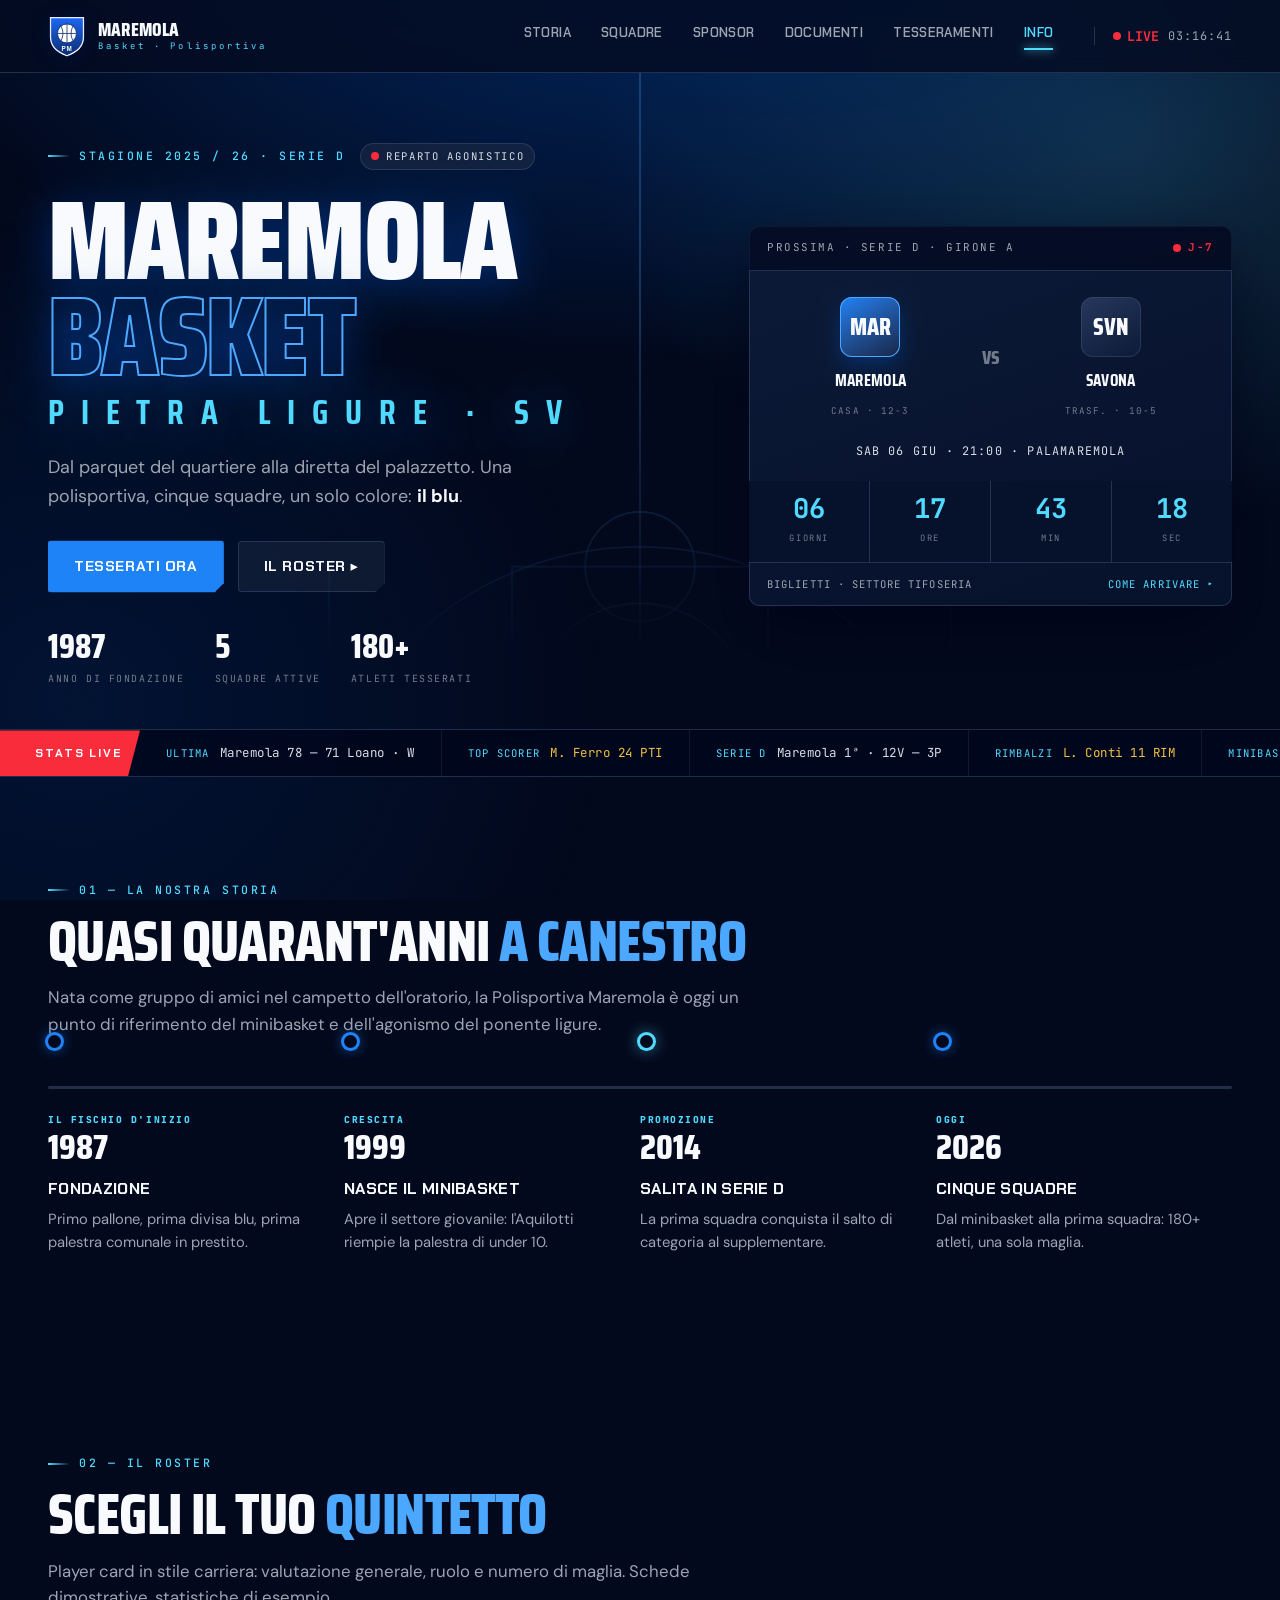
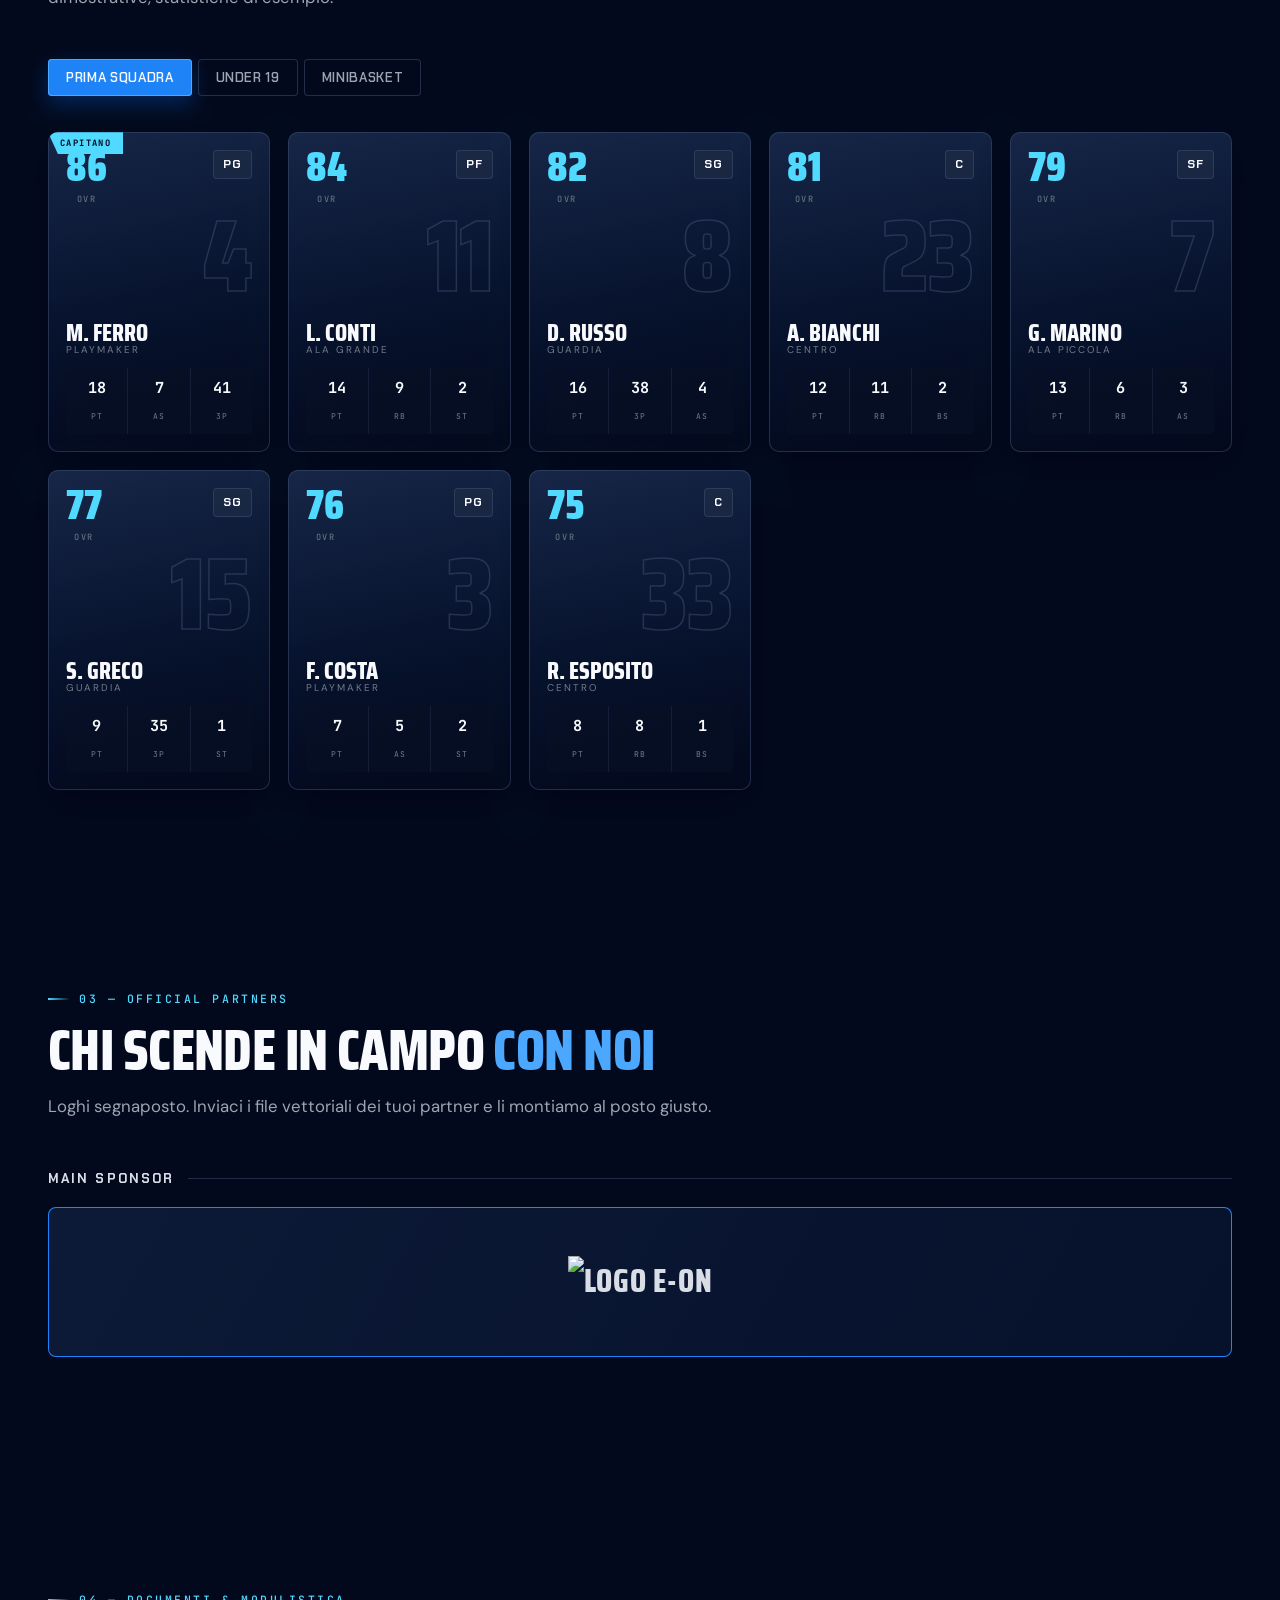
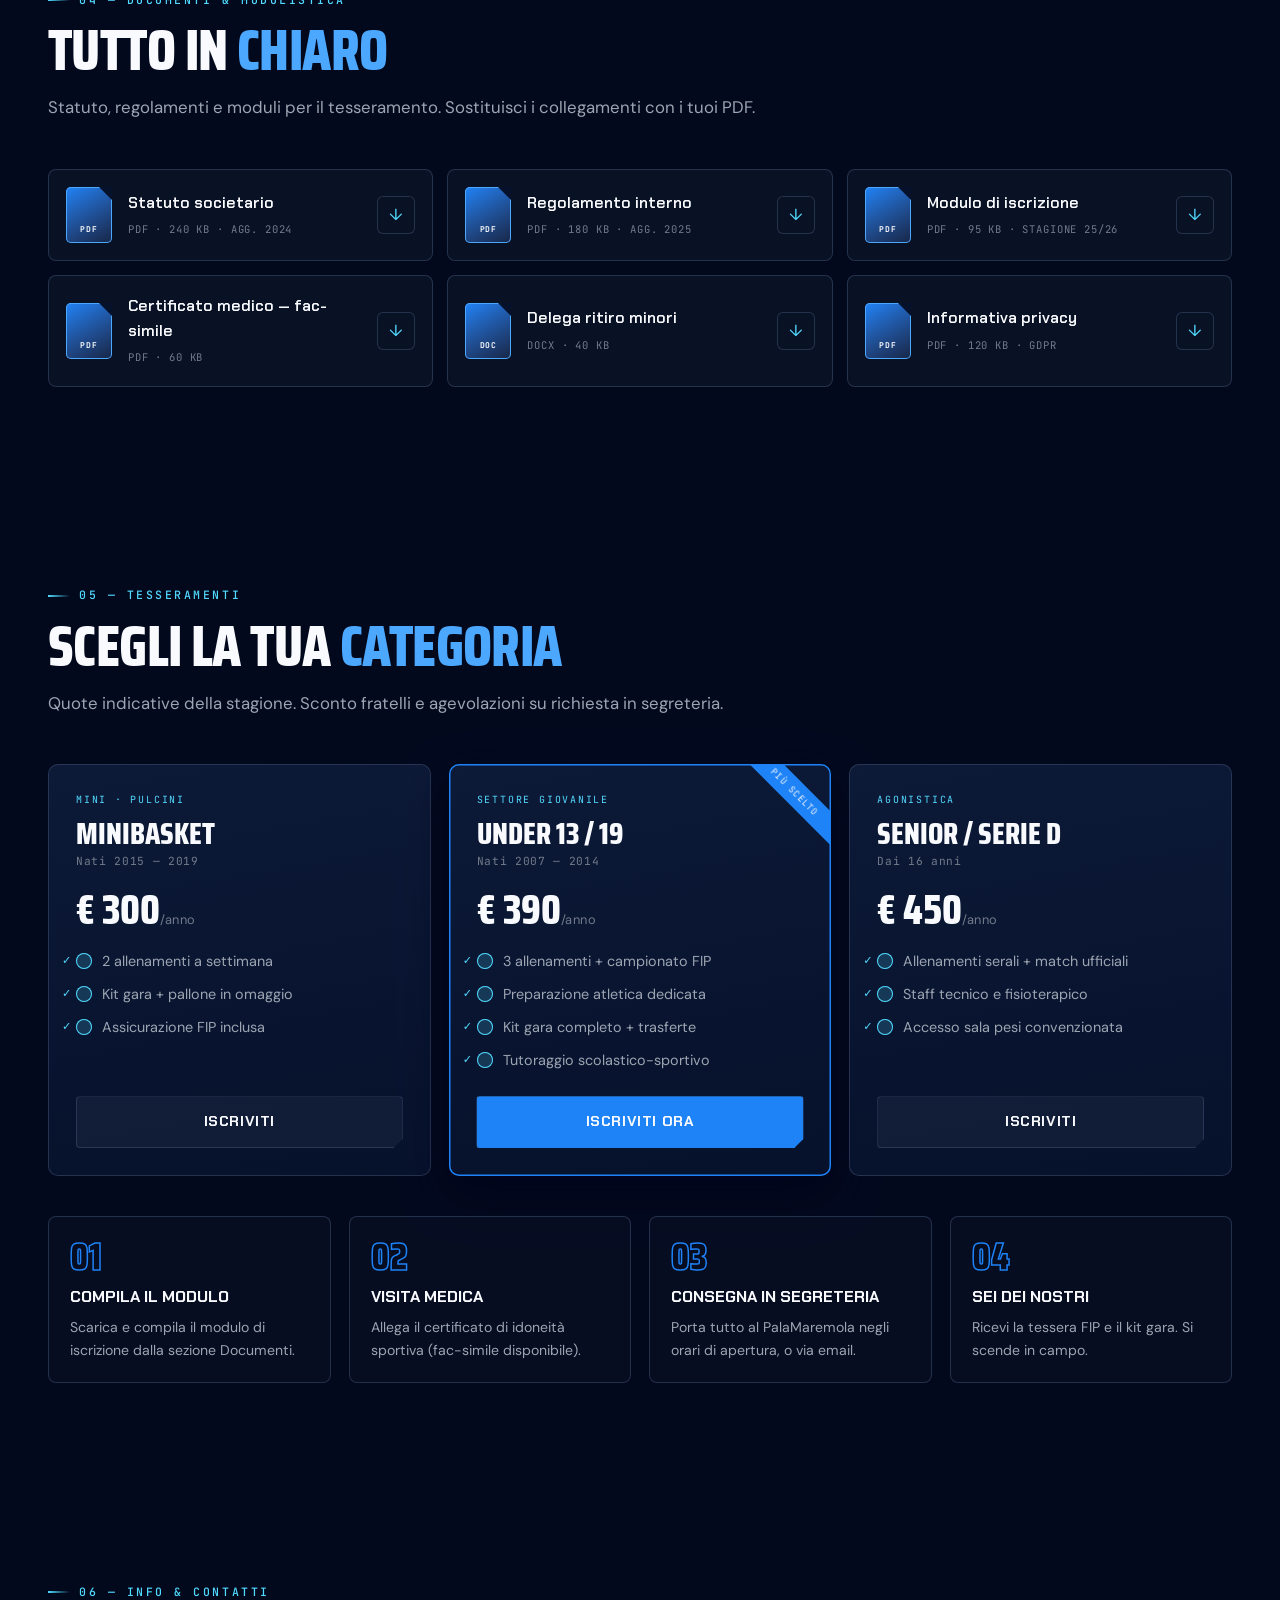
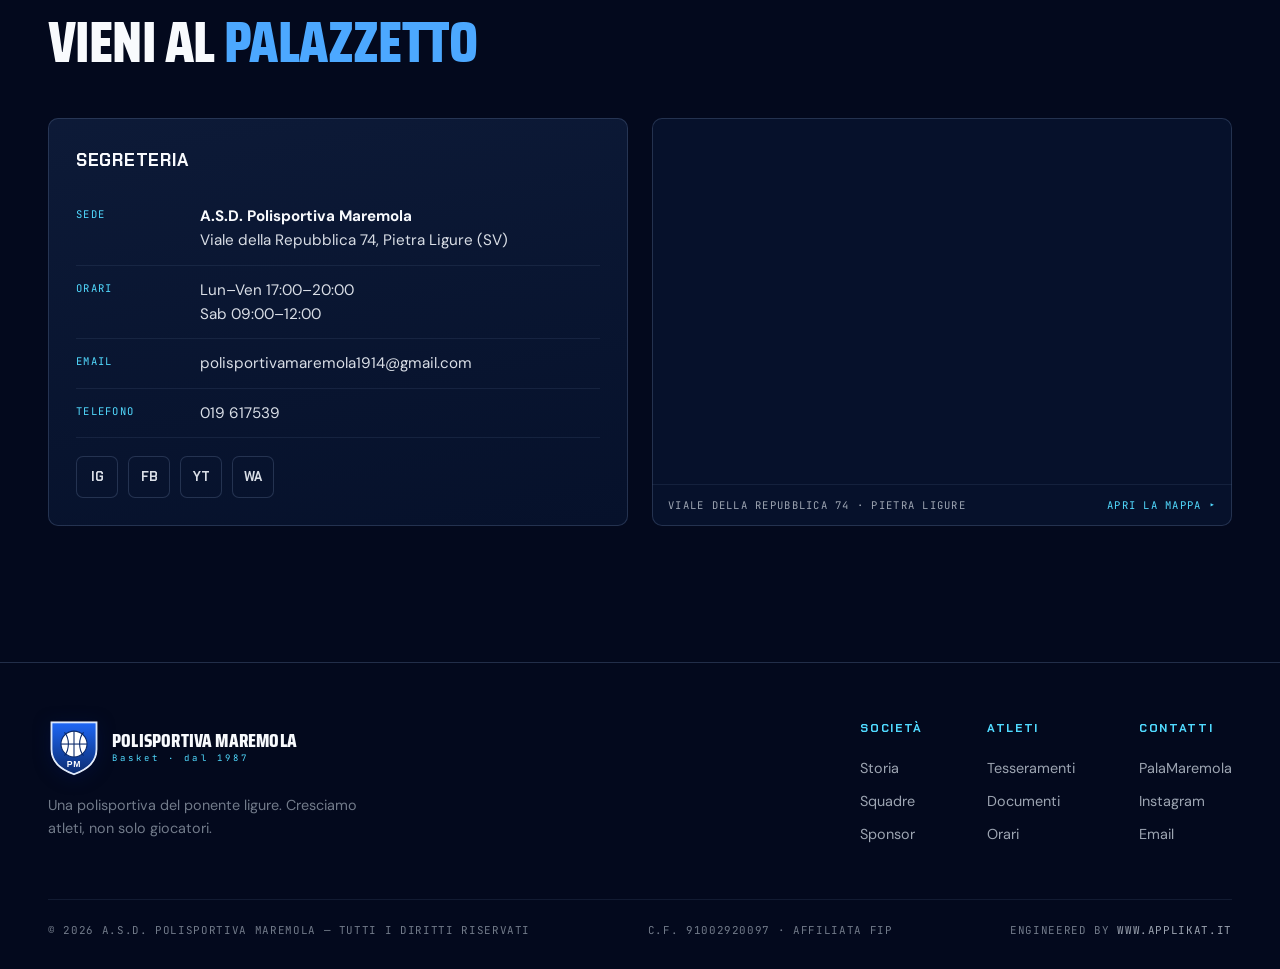
==== commit 1a41733c: "OpenCode (opencode/big-pickle): build progress (iterazione 1)" ====
--- a/index.html
+++ b/index.html
@@ -202,7 +202,9 @@
       <div class="sponsor-tier">
         <div class="tier-label"><b>Main Sponsor</b><span class="ln"></span></div>
         <div class="sponsor-grid main">
-          <div class="slogo">e-on</div>
+          <div class="slogo">
+            <img src="https://encrypted-tbn0.gstatic.com/images?q=tbn:ANd9GcQ3YDvQEK_QLD3VmGztPiRMD--da4-TaSXIfDJ9v5TcSa9sD8lbe2MJqdk&amp;s" alt="Logo E-on" loading="lazy" decoding="async">
+          </div>
         </div>
       </div>
     </div>
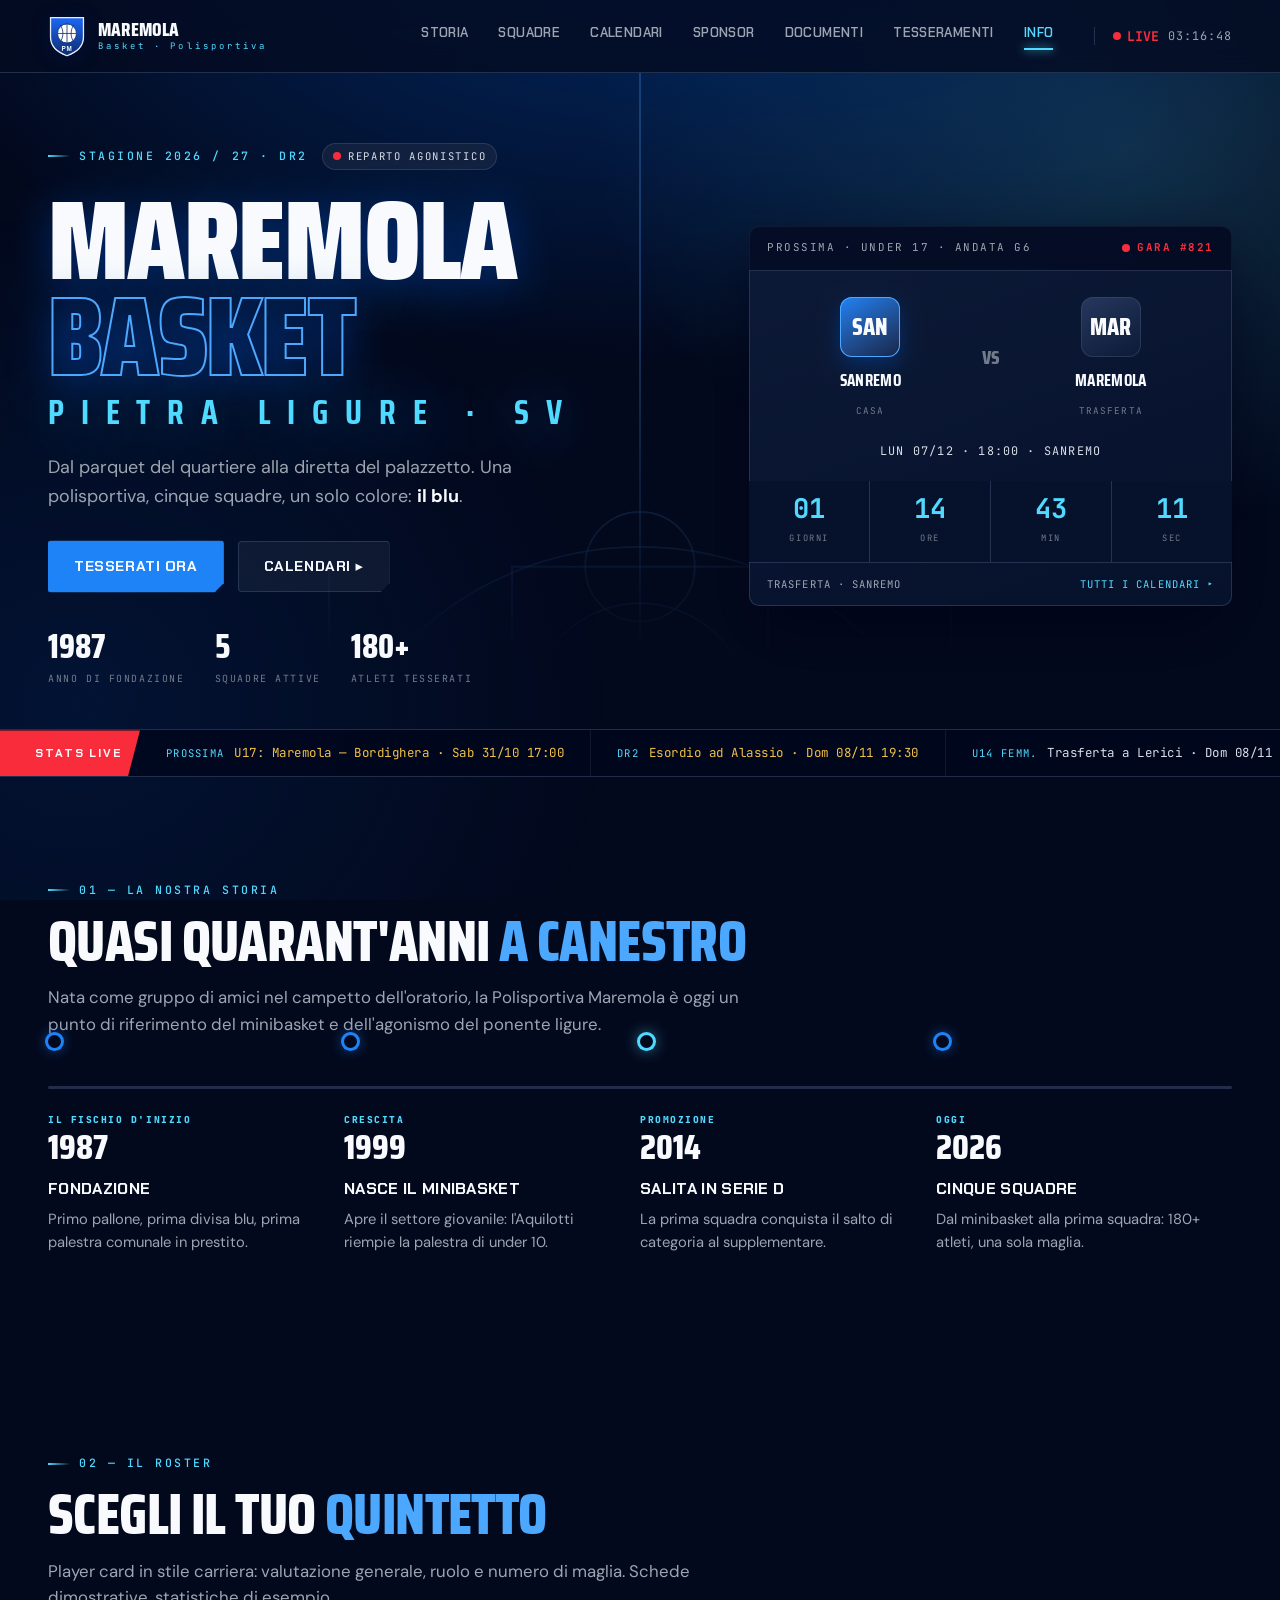
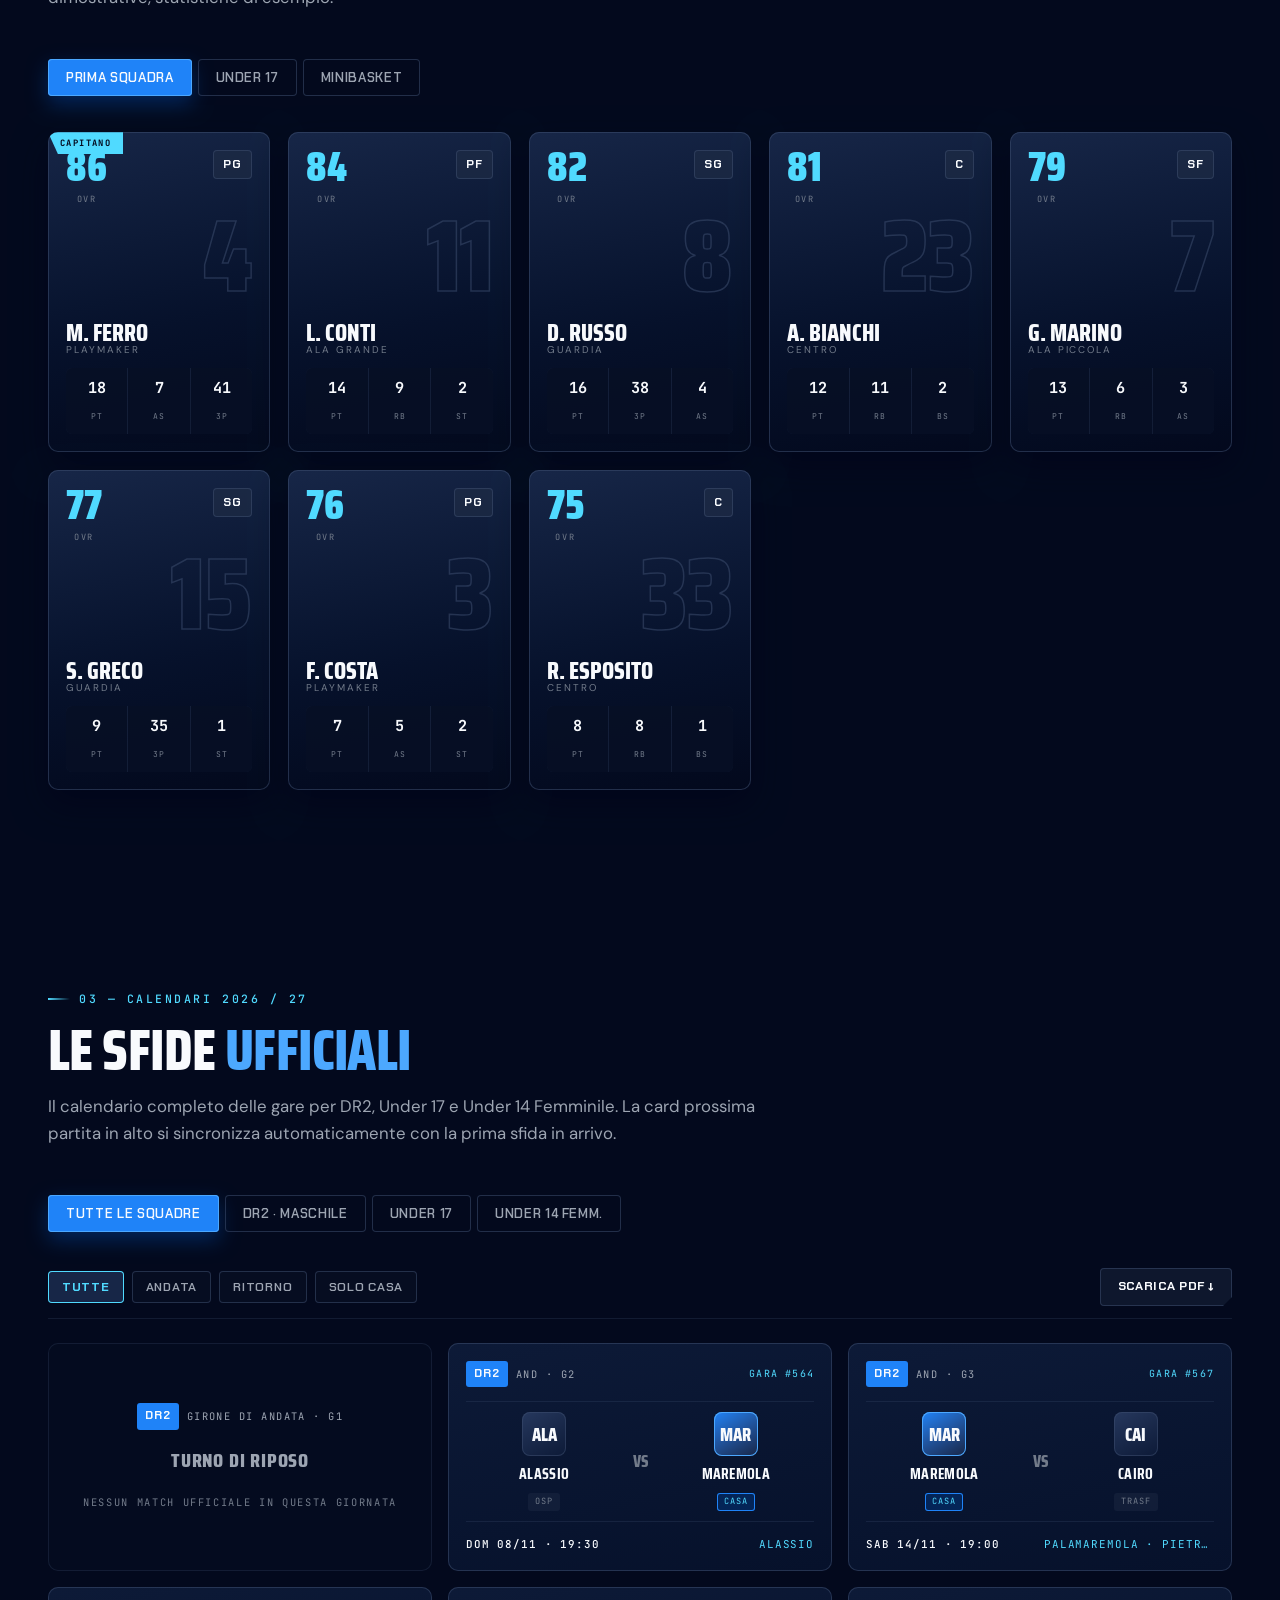
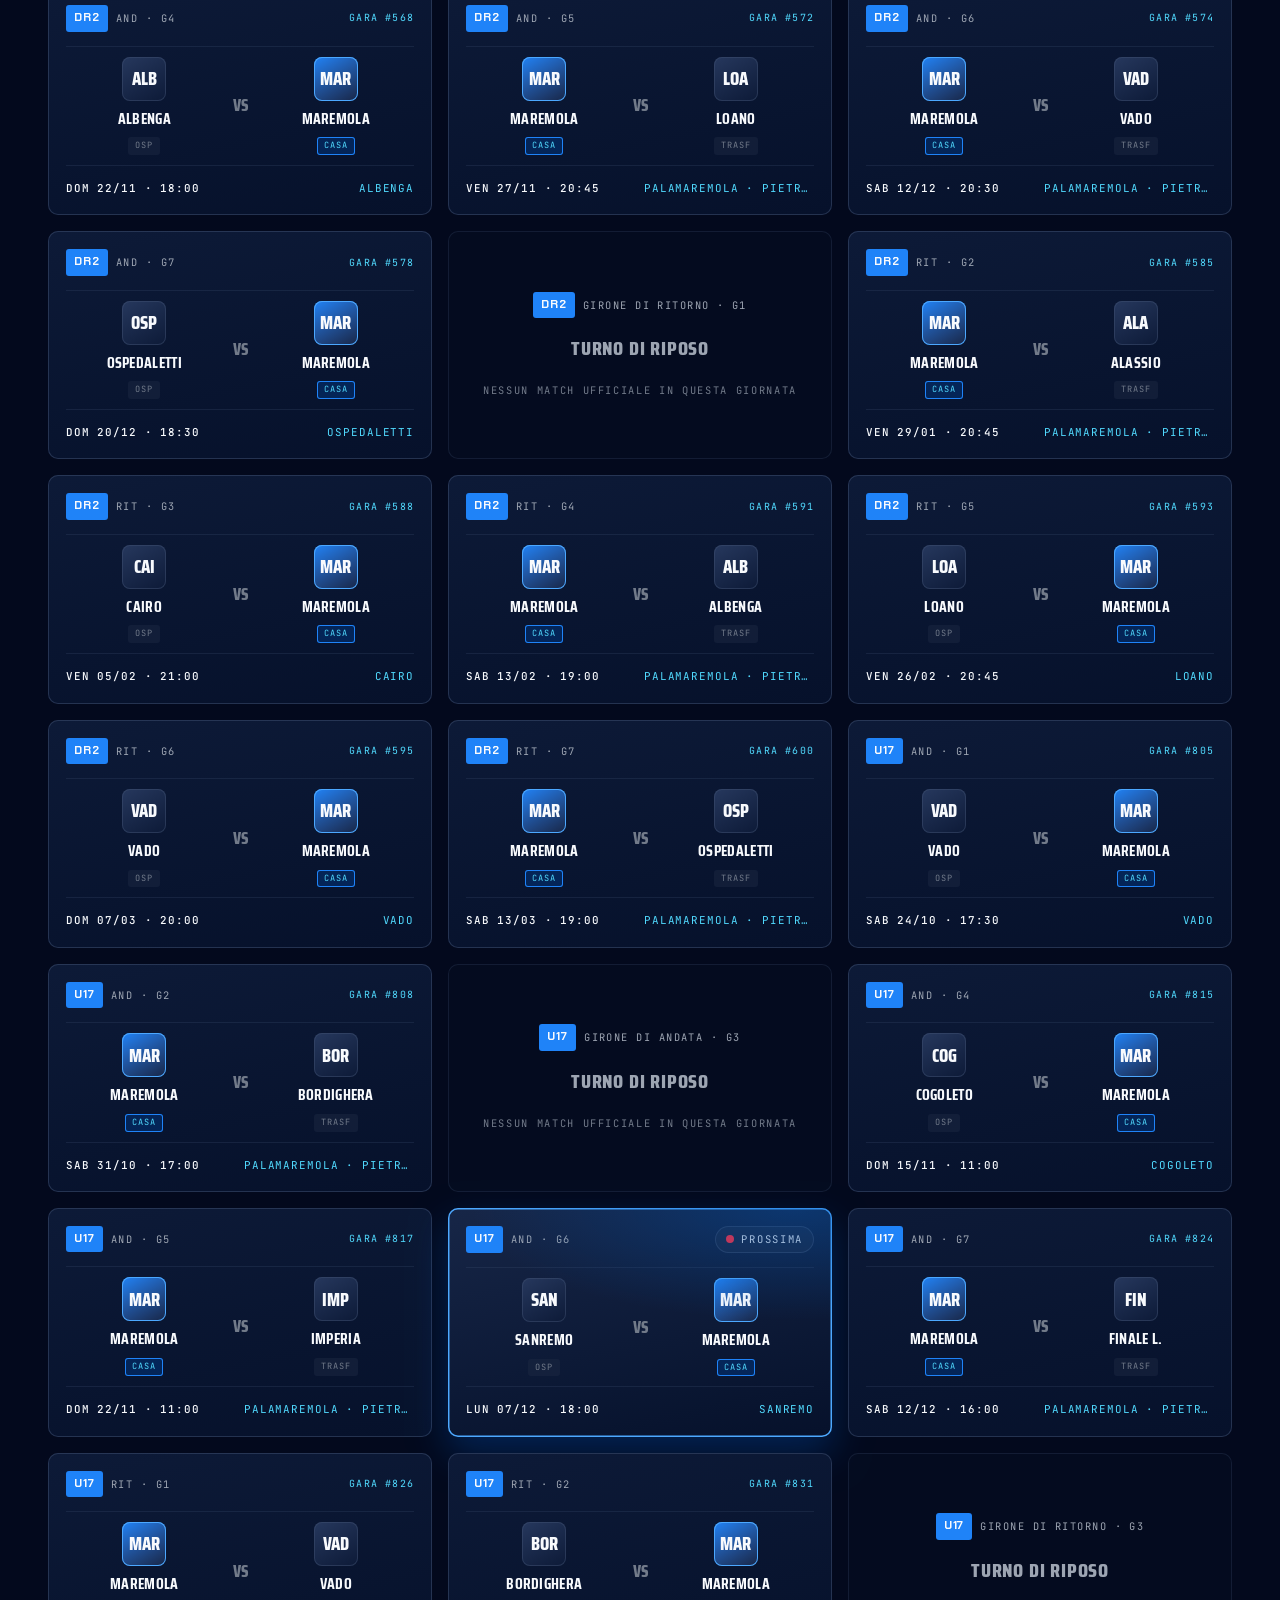
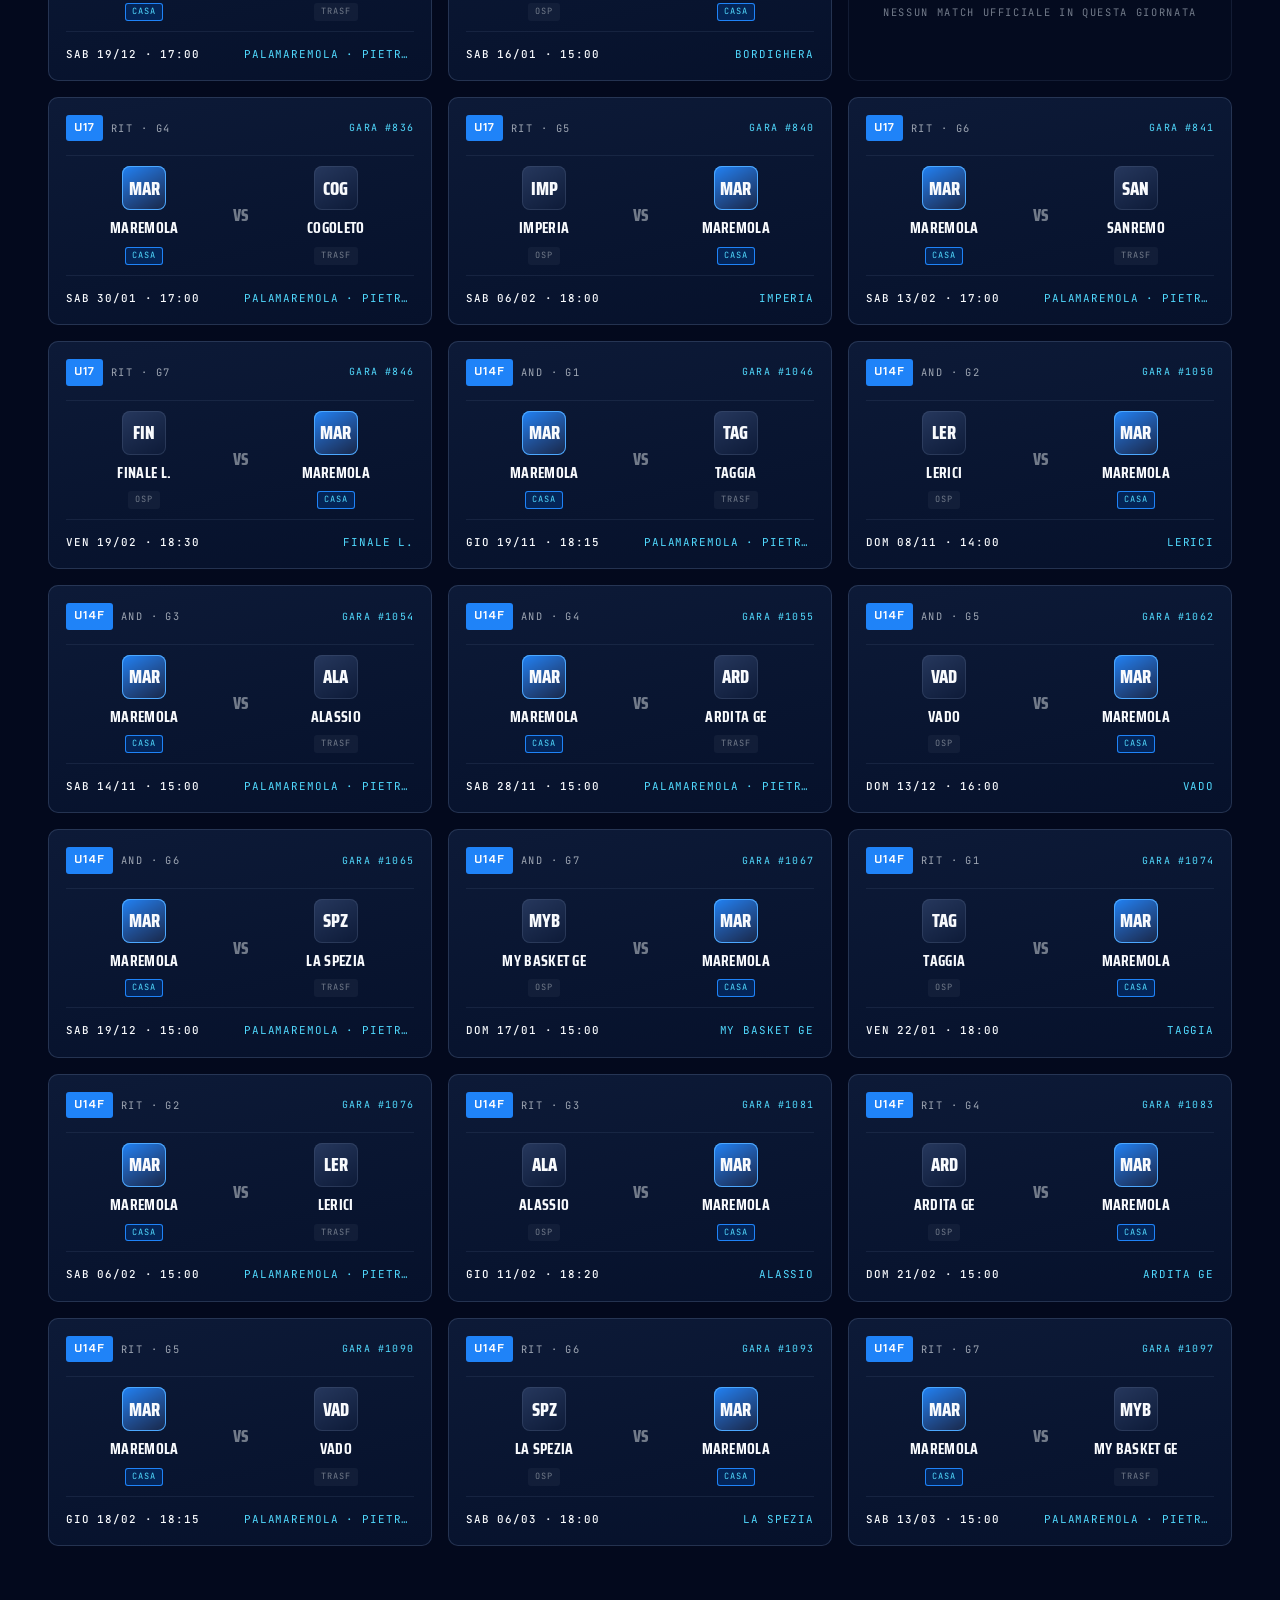
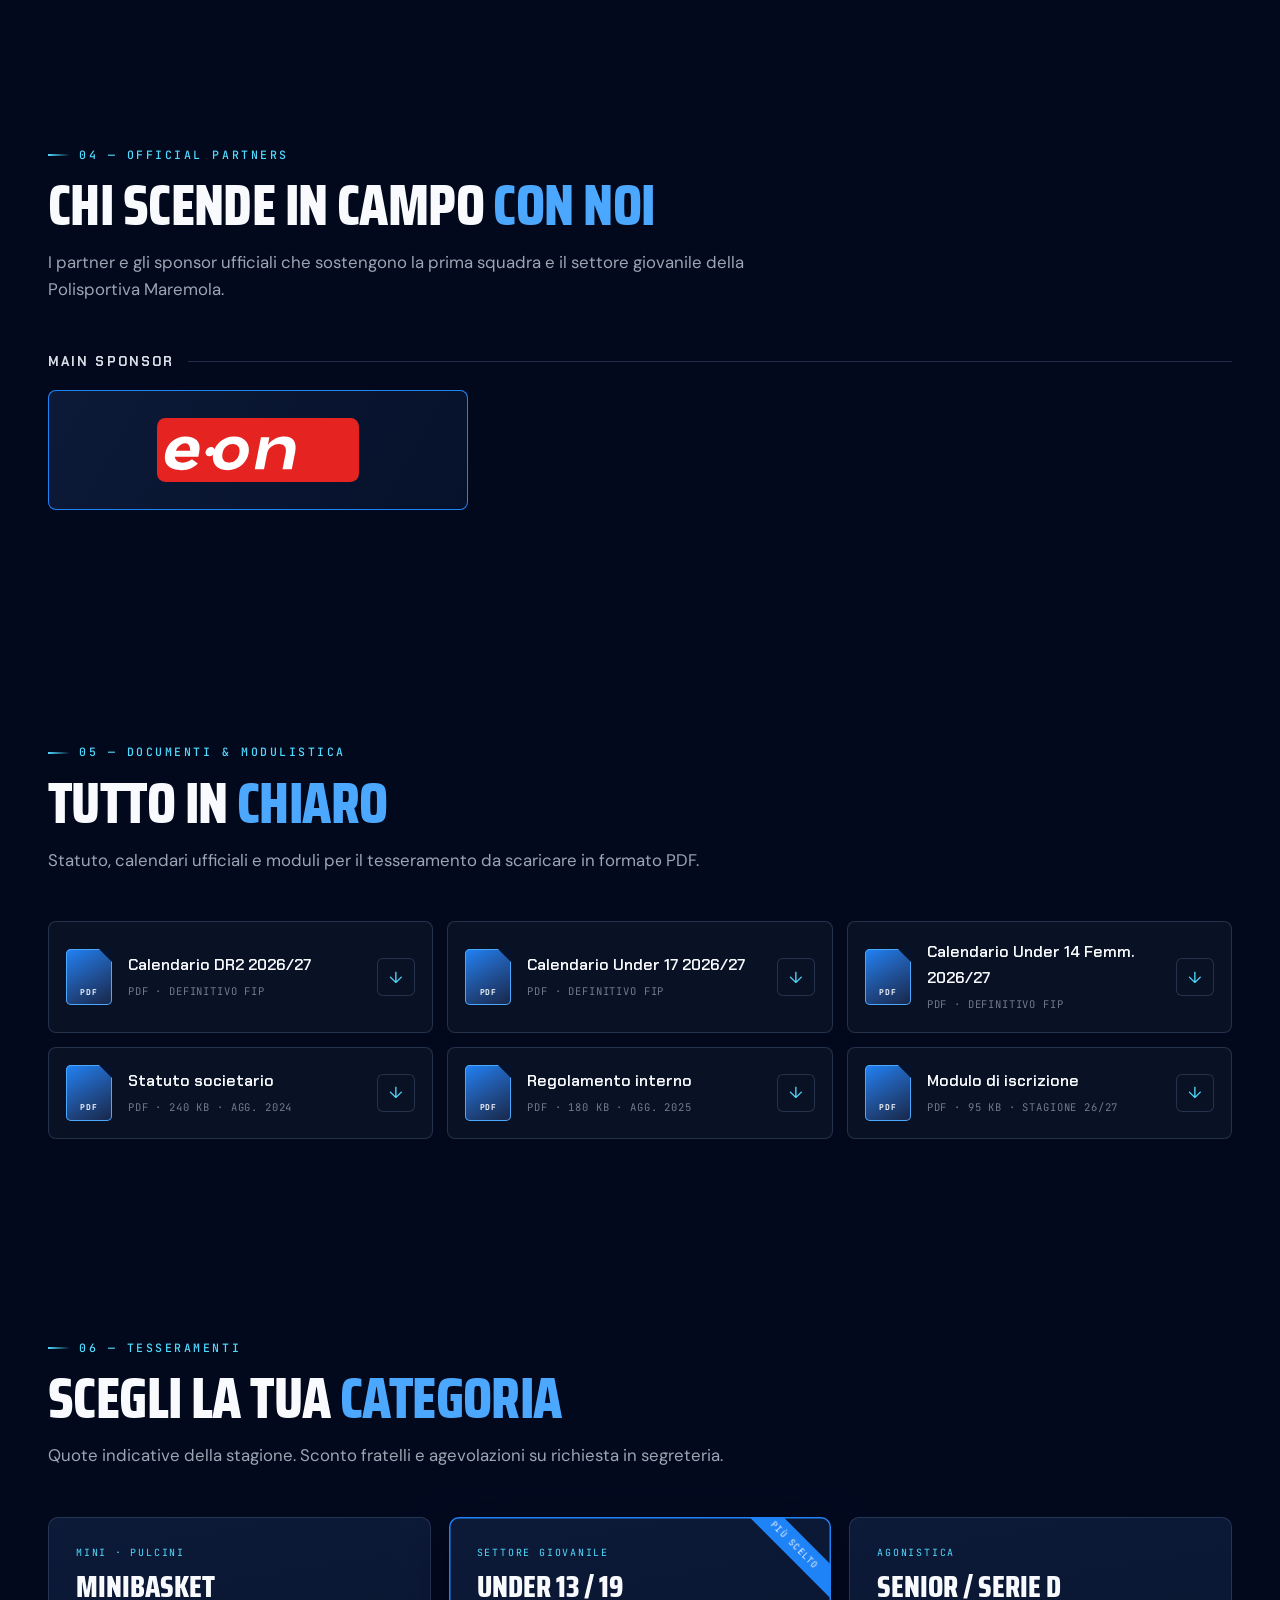
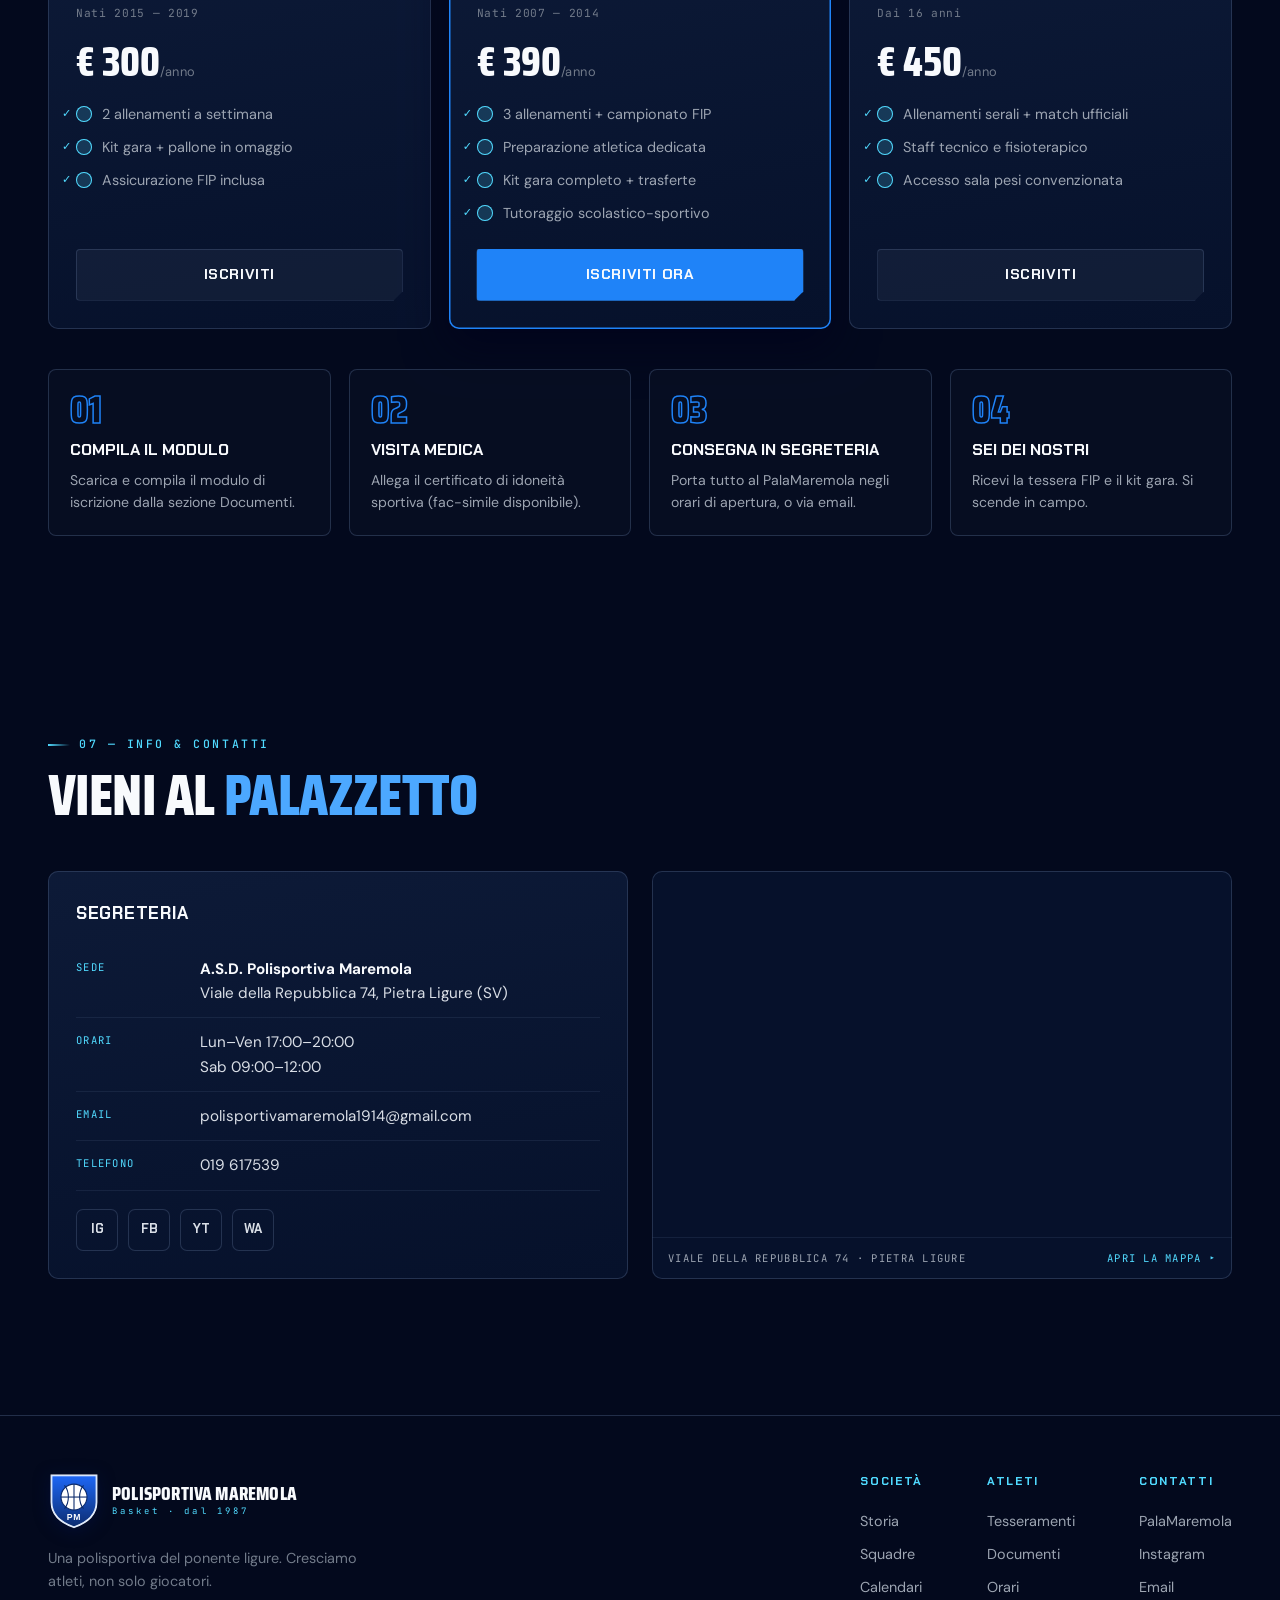
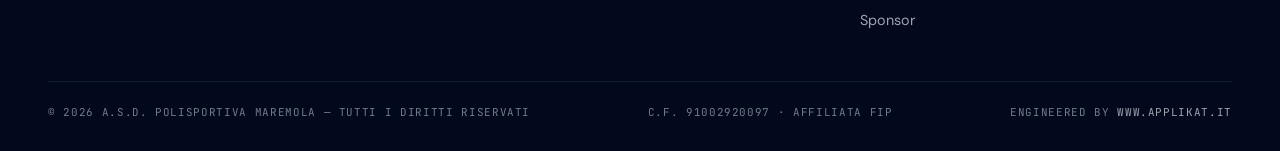
==== commit 79e4a010: "Aggiunti calendari partite 2026/27 (DR2, U17, U14F), scorebug dinamico e fix sponsor E.ON" ====
--- a/index.html
+++ b/index.html
@@ -37,6 +37,7 @@
     <nav class="nav" id="nav">
       <a href="#storia">Storia</a>
       <a href="#roster">Squadre</a>
+      <a href="#calendari">Calendari</a>
       <a href="#sponsor">Sponsor</a>
       <a href="#documenti">Documenti</a>
       <a href="#tesseramenti">Tesseramenti</a>
@@ -71,7 +72,7 @@
   <div class="wrap hero-grid">
     <div>
       <div class="hero-eyebrow">
-        <span class="kicker">Stagione 2025 / 26 · Serie D</span>
+        <span class="kicker">Stagione 2026 / 27 · DR2</span>
         <span class="pill"><span class="dot-live"></span> Reparto Agonistico</span>
       </div>
       <h1>
@@ -82,7 +83,7 @@
       <p class="lede">Dal parquet del quartiere alla diretta del palazzetto. Una polisportiva, cinque squadre, un solo colore: <strong style="color:var(--white)">il blu</strong>.</p>
       <div class="hero-cta">
         <a href="#tesseramenti" class="btn btn-primary">Tesserati ora</a>
-        <a href="#roster" class="btn btn-ghost">Il roster ▸</a>
+        <a href="#calendari" class="btn btn-ghost">Calendari ▸</a>
       </div>
       <div class="hero-meta">
         <div class="m" data-count="1987"><b>1987</b><span>Anno di fondazione</span></div>
@@ -92,25 +93,25 @@
     </div>
 
     <!-- SCOREBUG -->
-    <aside class="scorebug" aria-label="Prossima partita">
+    <aside class="scorebug" id="heroScorebug" aria-label="Prossima partita">
       <div class="scorebug-top">
-        <span>Prossima · Serie D · Girone A</span>
-        <span class="live"><span class="dot-live"></span> J-7</span>
+        <span id="scorebugCategory">Prossima · Under 17</span>
+        <span class="live" id="scorebugCode"><span class="dot-live"></span> Gara #808</span>
       </div>
       <div class="matchup">
-        <div class="team home">
+        <div class="team home" id="scorebugHome">
           <div class="crest">MAR</div>
           <b>Maremola</b>
-          <span>Casa · 12-3</span>
+          <span>Casa · PalaMaremola</span>
         </div>
         <div class="vs">VS</div>
-        <div class="team away">
-          <div class="crest">SVN</div>
-          <b>Savona</b>
-          <span>Trasf. · 10-5</span>
-        </div>
-      </div>
-      <div class="scorebug-when">SAB 06 GIU · 21:00 · PalaMaremola</div>
+        <div class="team away" id="scorebugAway">
+          <div class="crest">BOR</div>
+          <b>Bordighera</b>
+          <span>Trasferta</span>
+        </div>
+      </div>
+      <div class="scorebug-when" id="scorebugWhen">SAB 31 OTT · 17:00 · PalaMaremola</div>
       <div class="countdown" id="countdown">
         <div class="cd"><b data-cd="d">--</b><span>Giorni</span></div>
         <div class="cd"><b data-cd="h">--</b><span>Ore</span></div>
@@ -118,8 +119,8 @@
         <div class="cd"><b data-cd="s">--</b><span>Sec</span></div>
       </div>
       <div class="scorebug-foot">
-        <span>Biglietti · Settore Tifoseria</span>
-        <a href="#info">Come arrivare ▸</a>
+        <span id="scorebugLocation">Palazzetto · Pietra Ligure</span>
+        <a href="#calendari">Tutti i calendari ▸</a>
       </div>
     </aside>
   </div>
@@ -181,11 +182,55 @@
 
     <div class="tabs reveal" role="tablist">
       <button class="tab" role="tab" aria-selected="true" data-roster="prima">Prima Squadra</button>
-      <button class="tab" role="tab" aria-selected="false" data-roster="under">Under 19</button>
+      <button class="tab" role="tab" aria-selected="false" data-roster="under">Under 17</button>
       <button class="tab" role="tab" aria-selected="false" data-roster="mini">Minibasket</button>
     </div>
 
+    <div class="roster-team-photo hidden" id="rosterTeamPhoto">
+      <img src="assets/squadra-u17.jpg" alt="Squadra Under 17 Polisportiva Maremola Basket" loading="lazy">
+      <div class="roster-photo-cap">
+        <b>Squadra Under 17 · Stagione 2026/27</b>
+        <span>Polisportiva Maremola Basket · Maglia Ufficiale Blu</span>
+      </div>
+    </div>
+
     <div class="roster reveal" id="rosterGrid"></div>
+  </div>
+</section>
+
+<!-- ═══════════ CALENDARI ═══════════ -->
+<section class="section" id="calendari">
+  <div class="wrap">
+    <div class="section-head reveal">
+      <span class="kicker">03 — Calendari 2026 / 27</span>
+      <h2 class="sec-title">Le sfide <em>ufficiali</em></h2>
+      <p>Il calendario completo delle gare per DR2, Under 17 e Under 14 Femminile. La card prossima partita in alto si sincronizza automaticamente con la prima sfida in arrivo.</p>
+    </div>
+
+    <div class="cal-controls reveal">
+      <div class="tabs" role="tablist" aria-label="Seleziona categoria calendario">
+        <button class="tab" role="tab" aria-selected="true" data-cal="all">Tutte le squadre</button>
+        <button class="tab" role="tab" aria-selected="false" data-cal="dr2">DR2 · Maschile</button>
+        <button class="tab" role="tab" aria-selected="false" data-cal="u17">Under 17</button>
+        <button class="tab" role="tab" aria-selected="false" data-cal="u14f">Under 14 Femm.</button>
+      </div>
+
+      <div class="cal-subbar">
+        <div class="cal-filters" role="group" aria-label="Filtra partite">
+          <button class="cal-filter active" data-filter="all">Tutte</button>
+          <button class="cal-filter" data-filter="andata">Andata</button>
+          <button class="cal-filter" data-filter="ritorno">Ritorno</button>
+          <button class="cal-filter" data-filter="home">Solo Casa</button>
+        </div>
+        <div class="cal-actions">
+          <a class="btn btn-ghost cal-dl-btn" id="calDownloadBtn" href="assets/calendari/calendario-dr2-2026-2027.pdf" target="_blank" rel="noopener">
+            Scarica PDF ↓
+          </a>
+        </div>
+      </div>
+    </div>
+
+    <div class="cal-grid reveal" id="calGrid" aria-live="polite"></div>
   </div>
 </section>
 
@@ -193,9 +238,9 @@
 <section class="section" id="sponsor">
   <div class="wrap">
     <div class="section-head reveal">
-      <span class="kicker">03 — Official partners</span>
+      <span class="kicker">04 — Official partners</span>
       <h2 class="sec-title">Chi scende in campo <em>con noi</em></h2>
-      <p>Loghi segnaposto. Inviaci i file vettoriali dei tuoi partner e li montiamo al posto giusto.</p>
+      <p>I partner e gli sponsor ufficiali che sostengono la prima squadra e il settore giovanile della Polisportiva Maremola.</p>
     </div>
 
     <div class="reveal">
@@ -203,7 +248,7 @@
         <div class="tier-label"><b>Main Sponsor</b><span class="ln"></span></div>
         <div class="sponsor-grid main">
           <div class="slogo">
-            <img src="https://encrypted-tbn0.gstatic.com/images?q=tbn:ANd9GcQ3YDvQEK_QLD3VmGztPiRMD--da4-TaSXIfDJ9v5TcSa9sD8lbe2MJqdk&amp;s" alt="Logo E-on" loading="lazy" decoding="async">
+            <img src="assets/eon.svg" alt="Logo E-on" loading="lazy" decoding="async">
           </div>
         </div>
       </div>
@@ -215,12 +260,27 @@
 <section class="section" id="documenti">
   <div class="wrap">
     <div class="section-head reveal">
-      <span class="kicker">04 — Documenti &amp; modulistica</span>
+      <span class="kicker">05 — Documenti &amp; modulistica</span>
       <h2 class="sec-title">Tutto in <em>chiaro</em></h2>
-      <p>Statuto, regolamenti e moduli per il tesseramento. Sostituisci i collegamenti con i tuoi PDF.</p>
+      <p>Statuto, calendari ufficiali e moduli per il tesseramento da scaricare in formato PDF.</p>
     </div>
 
     <div class="docs reveal">
+      <a class="doc" href="assets/calendari/calendario-dr2-2026-2027.pdf" target="_blank" rel="noopener">
+        <div class="doc-ic"><b>PDF</b></div>
+        <div class="doc-info"><b>Calendario DR2 2026/27</b><span>PDF · Definitivo FIP</span></div>
+        <div class="doc-dl">↓</div>
+      </a>
+      <a class="doc" href="assets/calendari/calendario-u17-2026-2027.pdf" target="_blank" rel="noopener">
+        <div class="doc-ic"><b>PDF</b></div>
+        <div class="doc-info"><b>Calendario Under 17 2026/27</b><span>PDF · Definitivo FIP</span></div>
+        <div class="doc-dl">↓</div>
+      </a>
+      <a class="doc" href="assets/calendari/calendario-u14f-2026-2027.pdf" target="_blank" rel="noopener">
+        <div class="doc-ic"><b>PDF</b></div>
+        <div class="doc-info"><b>Calendario Under 14 Femm. 2026/27</b><span>PDF · Definitivo FIP</span></div>
+        <div class="doc-dl">↓</div>
+      </a>
       <a class="doc" href="#">
         <div class="doc-ic"><b>PDF</b></div>
         <div class="doc-info"><b>Statuto societario</b><span>PDF · 240 KB · agg. 2024</span></div>
@@ -233,22 +293,7 @@
       </a>
       <a class="doc" href="#">
         <div class="doc-ic"><b>PDF</b></div>
-        <div class="doc-info"><b>Modulo di iscrizione</b><span>PDF · 95 KB · stagione 25/26</span></div>
-        <div class="doc-dl">↓</div>
-      </a>
-      <a class="doc" href="#">
-        <div class="doc-ic"><b>PDF</b></div>
-        <div class="doc-info"><b>Certificato medico — fac-simile</b><span>PDF · 60 KB</span></div>
-        <div class="doc-dl">↓</div>
-      </a>
-      <a class="doc" href="#">
-        <div class="doc-ic"><b>DOC</b></div>
-        <div class="doc-info"><b>Delega ritiro minori</b><span>DOCX · 40 KB</span></div>
-        <div class="doc-dl">↓</div>
-      </a>
-      <a class="doc" href="#">
-        <div class="doc-ic"><b>PDF</b></div>
-        <div class="doc-info"><b>Informativa privacy</b><span>PDF · 120 KB · GDPR</span></div>
+        <div class="doc-info"><b>Modulo di iscrizione</b><span>PDF · 95 KB · stagione 26/27</span></div>
         <div class="doc-dl">↓</div>
       </a>
     </div>
@@ -259,7 +304,7 @@
 <section class="section" id="tesseramenti">
   <div class="wrap">
     <div class="section-head reveal">
-      <span class="kicker">05 — Tesseramenti</span>
+      <span class="kicker">06 — Tesseramenti</span>
       <h2 class="sec-title">Scegli la tua <em>categoria</em></h2>
       <p>Quote indicative della stagione. Sconto fratelli e agevolazioni su richiesta in segreteria.</p>
     </div>
@@ -317,7 +362,7 @@
 <section class="section" id="info">
   <div class="wrap">
     <div class="section-head reveal">
-      <span class="kicker">06 — Info &amp; contatti</span>
+      <span class="kicker">07 — Info &amp; contatti</span>
       <h2 class="sec-title">Vieni al <em>palazzetto</em></h2>
     </div>
 
@@ -387,7 +432,7 @@
         <p style="color:var(--ink-dim); max-width:34ch; margin-top:18px; font-size:0.9rem;">Una polisportiva del ponente ligure. Cresciamo atleti, non solo giocatori.</p>
       </div>
       <div class="foot-cols">
-        <div class="foot-col"><b>Società</b><a href="#storia">Storia</a><a href="#roster">Squadre</a><a href="#sponsor">Sponsor</a></div>
+        <div class="foot-col"><b>Società</b><a href="#storia">Storia</a><a href="#roster">Squadre</a><a href="#calendari">Calendari</a><a href="#sponsor">Sponsor</a></div>
         <div class="foot-col"><b>Atleti</b><a href="#tesseramenti">Tesseramenti</a><a href="#documenti">Documenti</a><a href="#info">Orari</a></div>
         <div class="foot-col"><b>Contatti</b><a href="#info">PalaMaremola</a><a href="#">Instagram</a><a href="mailto:polisportivamaremola1914@gmail.com">Email</a></div>
       </div>
--- a/styles.css
+++ b/styles.css
@@ -411,6 +411,161 @@
 .pstat span { font-family: var(--font-mono); font-size: 0.5rem; letter-spacing: 0.12em; color: var(--ink-dim); text-transform: uppercase; }
 .captain-flag { position: absolute; top: 0; left: 0; z-index: 2; background: var(--cyan); color: var(--navy-950); font-family: var(--font-mono); font-size: 0.55rem; font-weight: 700; letter-spacing: 0.16em; padding: 4px 12px; clip-path: polygon(0 0, 100% 0, 100% 100%, 10px 100%); text-transform: uppercase; }
 
+/* Squadra photo banner (Under 17) */
+.roster-team-photo {
+  margin-bottom: 28px; border-radius: 10px; overflow: hidden;
+  box-shadow: inset 0 0 0 1px var(--line), 0 16px 36px oklch(0.1 0.06 264 / 0.55);
+  background: var(--navy-900); position: relative;
+  transition: opacity 0.3s ease;
+}
+.roster-team-photo.hidden { display: none; }
+.roster-team-photo img {
+  width: 100%; height: auto; max-height: 440px; object-fit: cover; display: block;
+}
+.roster-photo-cap {
+  position: absolute; bottom: 0; left: 0; right: 0;
+  padding: 16px 20px; background: linear-gradient(180deg, transparent, oklch(0.12 0.04 264 / 0.95));
+  display: flex; justify-content: space-between; align-items: flex-end; flex-wrap: wrap; gap: 8px;
+}
+.roster-photo-cap b {
+  font-family: var(--font-display); font-size: 1.25rem; text-transform: uppercase; color: var(--white);
+}
+.roster-photo-cap span {
+  font-family: var(--font-mono); font-size: 0.65rem; letter-spacing: 0.14em; text-transform: uppercase; color: var(--cyan);
+}
+
+/* ════════════════════════════════════════════
+   CALENDARI — match cards & schedules
+   ════════════════════════════════════════════ */
+.cal-controls { margin-bottom: 24px; }
+.cal-subbar {
+  display: flex; justify-content: space-between; align-items: center;
+  gap: 16px; flex-wrap: wrap; margin-top: 18px; padding-bottom: 12px;
+  border-bottom: 1px solid var(--line-soft);
+}
+.cal-filters { display: flex; gap: 8px; flex-wrap: wrap; }
+.cal-filter {
+  font-family: var(--font-hud); font-weight: 600; font-size: 0.78rem;
+  letter-spacing: 0.06em; text-transform: uppercase; color: var(--ink-soft);
+  padding: 8px 14px; border-radius: 4px; box-shadow: inset 0 0 0 1px var(--line);
+  background: oklch(0.20 0.04 264 / 0.4);
+  transition: color 0.15s, box-shadow 0.15s, background 0.15s;
+}
+.cal-filter:hover { color: var(--white); box-shadow: inset 0 0 0 1px var(--cyan); }
+.cal-filter.active {
+  background: var(--navy-800); color: var(--cyan);
+  box-shadow: inset 0 0 0 1px var(--cyan); font-weight: 700;
+}
+.cal-filter:focus-visible, .cal-dl-btn:focus-visible {
+  outline: 2px solid var(--cyan); outline-offset: 2px;
+}
+.cal-dl-btn {
+  font-size: 0.78rem; padding: 9px 18px;
+}
+.cal-grid {
+  display: grid; grid-template-columns: repeat(auto-fill, minmax(320px, 1fr));
+  gap: 16px; margin-top: 24px;
+}
+.mcard {
+  position: relative; border-radius: 10px; overflow: hidden;
+  background: linear-gradient(168deg, var(--navy-850), var(--navy-900));
+  box-shadow: inset 0 0 0 1px var(--line);
+  padding: 18px; display: flex; flex-direction: column; gap: 14px;
+  transition: transform 0.22s cubic-bezier(0.22,1,0.36,1), box-shadow 0.22s;
+}
+.mcard:hover {
+  transform: translateY(-3px); box-shadow: inset 0 0 0 1px var(--cyan), 0 14px 28px oklch(0.1 0.06 264 / 0.5);
+}
+.mcard.next {
+  box-shadow: inset 0 0 0 1.5px var(--blue-bright), 0 16px 36px oklch(0.45 0.18 256 / 0.35);
+  background: linear-gradient(168deg, var(--navy-800), var(--navy-900));
+}
+.mcard.next::before {
+  content: ""; position: absolute; inset: 0; pointer-events: none;
+  background: radial-gradient(120% 70% at 90% 0%, oklch(0.5 0.18 256 / 0.35), transparent 70%);
+}
+.mcard.past {
+  opacity: 0.82;
+}
+.mcard.bye {
+  background: oklch(0.18 0.04 264 / 0.4);
+  box-shadow: inset 0 0 0 1px var(--line-soft);
+  align-items: center; justify-content: center; text-align: center;
+  min-height: 140px;
+}
+.mcard-top {
+  display: flex; justify-content: space-between; align-items: center;
+  gap: 10px; flex-wrap: wrap;
+}
+.mcard-meta {
+  display: flex; align-items: center; gap: 8px;
+}
+.mcard-cat {
+  font-family: var(--font-hud); font-weight: 700; font-size: 0.72rem;
+  letter-spacing: 0.08em; text-transform: uppercase; padding: 4px 8px;
+  border-radius: 3px; background: var(--blue); color: var(--white);
+}
+.mcard-phase {
+  font-family: var(--font-mono); font-size: 0.65rem; letter-spacing: 0.14em;
+  text-transform: uppercase; color: var(--ink-soft);
+}
+.mcard-code {
+  font-family: var(--font-mono); font-size: 0.62rem; letter-spacing: 0.12em;
+  color: var(--cyan);
+}
+.mcard-teams {
+  display: grid; grid-template-columns: 1fr auto 1fr; align-items: center;
+  gap: 10px; padding: 10px 0; border-top: 1px solid var(--line-soft);
+  border-bottom: 1px solid var(--line-soft);
+}
+.mcard-team {
+  display: flex; flex-direction: column; align-items: center; text-align: center; gap: 6px;
+}
+.mcard-crest {
+  width: 44px; height: 44px; border-radius: 8px; display: grid; place-items: center;
+  font-family: var(--font-display); font-weight: 800; font-size: 1.15rem; color: var(--white);
+  box-shadow: inset 0 0 0 1px var(--line);
+  background: linear-gradient(150deg, var(--navy-700), var(--navy-850));
+}
+.mcard-team.home-highlight .mcard-crest {
+  background: linear-gradient(150deg, var(--blue), var(--navy-800));
+  box-shadow: inset 0 0 0 1px var(--blue-bright);
+}
+.mcard-team b {
+  font-family: var(--font-display); font-weight: 700; font-size: 0.96rem;
+  text-transform: uppercase; color: var(--white); letter-spacing: 0.02em;
+}
+.badge-tag {
+  font-family: var(--font-mono); font-size: 0.54rem; letter-spacing: 0.12em;
+  text-transform: uppercase; padding: 2px 7px; border-radius: 3px;
+}
+.badge-tag.home {
+  background: oklch(0.35 0.14 256 / 0.5); color: var(--cyan);
+  box-shadow: inset 0 0 0 1px var(--blue);
+}
+.badge-tag.away {
+  background: oklch(0.28 0.05 264 / 0.5); color: var(--ink-dim);
+}
+.mcard-vs {
+  font-family: var(--font-display); font-weight: 800; font-size: 1.05rem;
+  color: var(--ink-dim); text-align: center;
+}
+.mcard-foot {
+  display: flex; justify-content: space-between; align-items: center;
+  gap: 10px; font-family: var(--font-mono); font-size: 0.68rem;
+  letter-spacing: 0.08em; text-transform: uppercase; color: var(--ink-soft);
+}
+.mcard-when { color: var(--white); font-weight: 500; }
+.mcard-loc { color: var(--cyan); text-align: right; overflow: hidden; text-overflow: ellipsis; white-space: nowrap; max-width: 170px; }
+.mcard-bye-title {
+  font-family: var(--font-display); font-weight: 800; font-size: 1.25rem;
+  text-transform: uppercase; color: var(--ink-soft); letter-spacing: 0.04em;
+}
+.mcard-bye-sub {
+  font-family: var(--font-mono); font-size: 0.65rem; letter-spacing: 0.16em;
+  color: var(--ink-dim); text-transform: uppercase; margin-top: 4px;
+}
+
 /* ════════════════════════════════════════════
    SPONSOR
    ════════════════════════════════════════════ */
@@ -419,7 +574,10 @@
 .sponsor-tier .tier-label b { font-family: var(--font-hud); font-weight: 700; font-size: 0.82rem; letter-spacing: 0.16em; text-transform: uppercase; color: var(--ink); }
 .sponsor-tier .tier-label .ln { flex: 1; height: 1px; background: var(--line); }
 .sponsor-grid { display: grid; gap: 14px; }
-.sponsor-grid.main { grid-template-columns: 1fr; }
+.sponsor-grid.main {
+  grid-template-columns: minmax(260px, 420px);
+  justify-content: flex-start;
+}
 .sponsor-grid.gold { grid-template-columns: repeat(auto-fill, minmax(220px, 1fr)); }
 .sponsor-grid.tech { grid-template-columns: repeat(auto-fill, minmax(160px, 1fr)); }
 .slogo {
@@ -429,10 +587,25 @@
   font-family: var(--font-display); font-weight: 800; font-size: 1.4rem; text-transform: uppercase;
   color: var(--ink); letter-spacing: 0.02em;
   transition: all 0.2s;
+  overflow: hidden;
+}
+.slogo img {
+  max-width: 220px;
+  max-height: 64px;
+  width: auto;
+  height: auto;
+  object-fit: contain;
+  display: block;
 }
 .slogo:hover { color: var(--white); box-shadow: inset 0 0 0 1px var(--cyan); background: oklch(0.26 0.05 264 / 0.6); }
 .slogo .ph { width: 34px; height: 34px; border-radius: 7px; background: var(--line); display: grid; place-items: center; color: var(--ink-dim); font-size: 0.7rem; font-family: var(--font-mono); }
-.sponsor-grid.main .slogo { min-height: 150px; font-size: 2rem; background: linear-gradient(120deg, var(--navy-850), var(--navy-900)); box-shadow: inset 0 0 0 1px var(--blue); }
+.sponsor-grid.main .slogo {
+  min-height: 120px;
+  max-height: 140px;
+  padding: 20px 32px;
+  background: linear-gradient(120deg, var(--navy-850), var(--navy-900));
+  box-shadow: inset 0 0 0 1px var(--blue);
+}
 .sponsor-grid.main .slogo .ph { width: 54px; height: 54px; background: var(--blue); color: var(--white); }
 .sponsor-grid.tech .slogo { min-height: 72px; font-size: 1rem; }
 
@@ -672,11 +845,18 @@
   .hero-grid { grid-template-columns: 1fr; gap: 36px; }
   .info-grid { grid-template-columns: 1fr; }
   .mappa-frame { height: 260px; }
+  .cal-subbar { flex-direction: column; align-items: stretch; gap: 12px; }
+  .cal-actions { width: 100%; }
+  .cal-dl-btn { width: 100%; justify-content: center; }
 }
 @media (max-width: 560px) {
   .wrap, .hud-inner { padding-left: 18px; padding-right: 18px; }
   .section { padding: 64px 0; }
   .hero-meta { gap: 22px; }
+  .cal-grid { grid-template-columns: 1fr; }
+  .mcard-crest { width: 38px; height: 38px; font-size: 1rem; }
+  .mcard-team b { font-size: 0.88rem; }
+  .sponsor-grid.main { grid-template-columns: 1fr; }
   .live-panel-head {
     min-height: 32px;
     padding: 1px 4px;
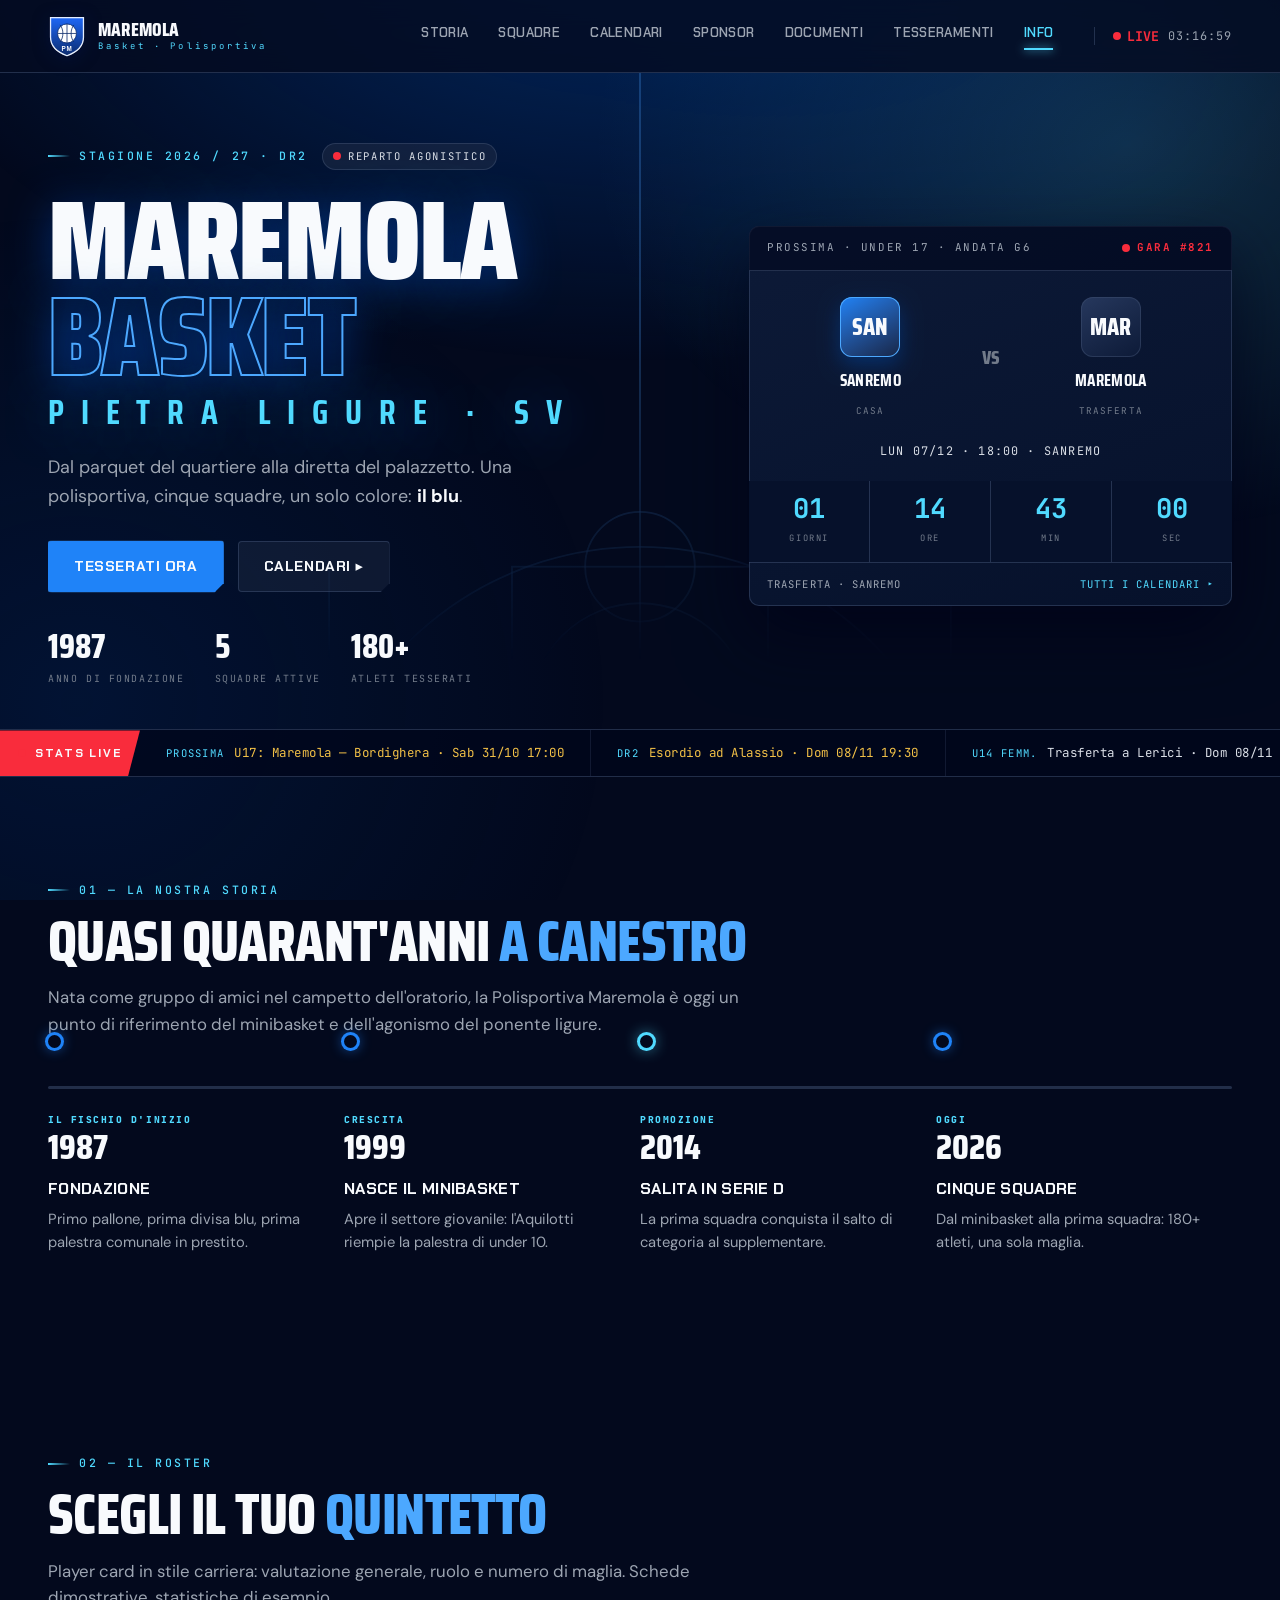
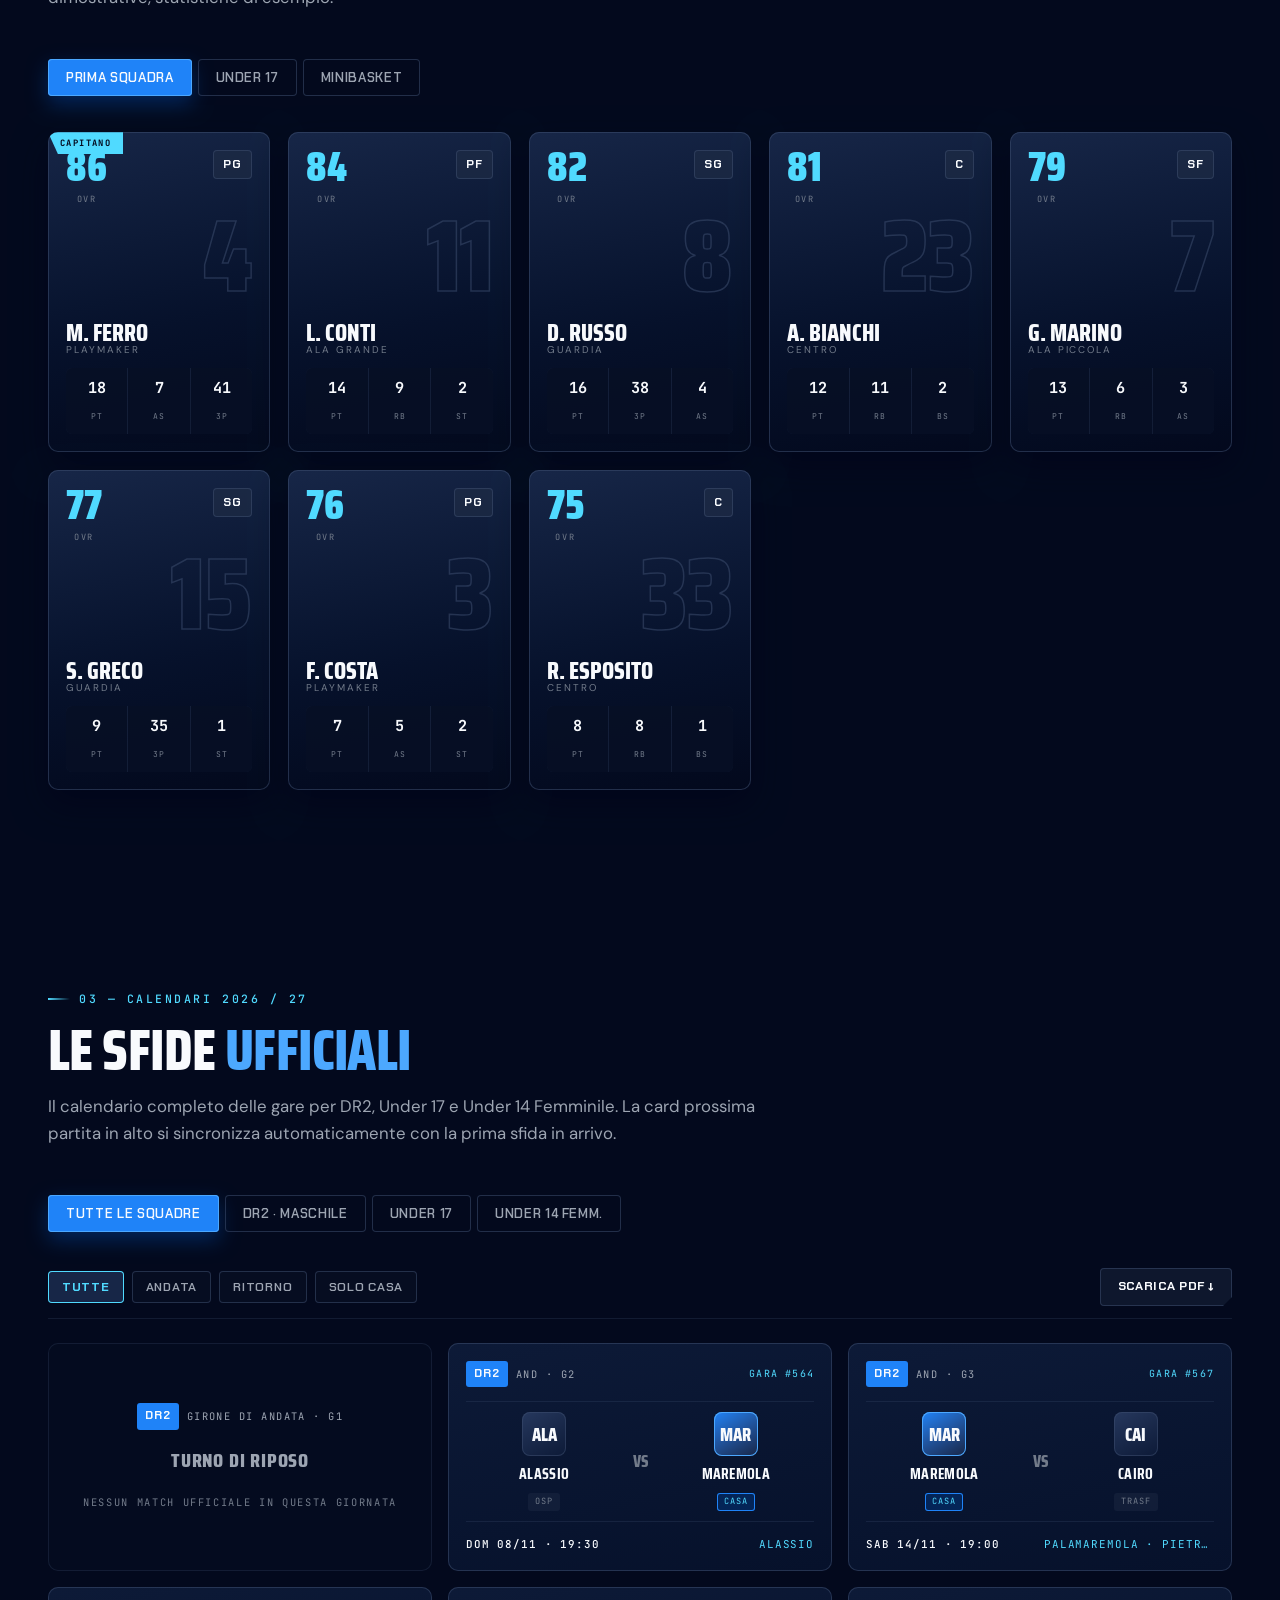
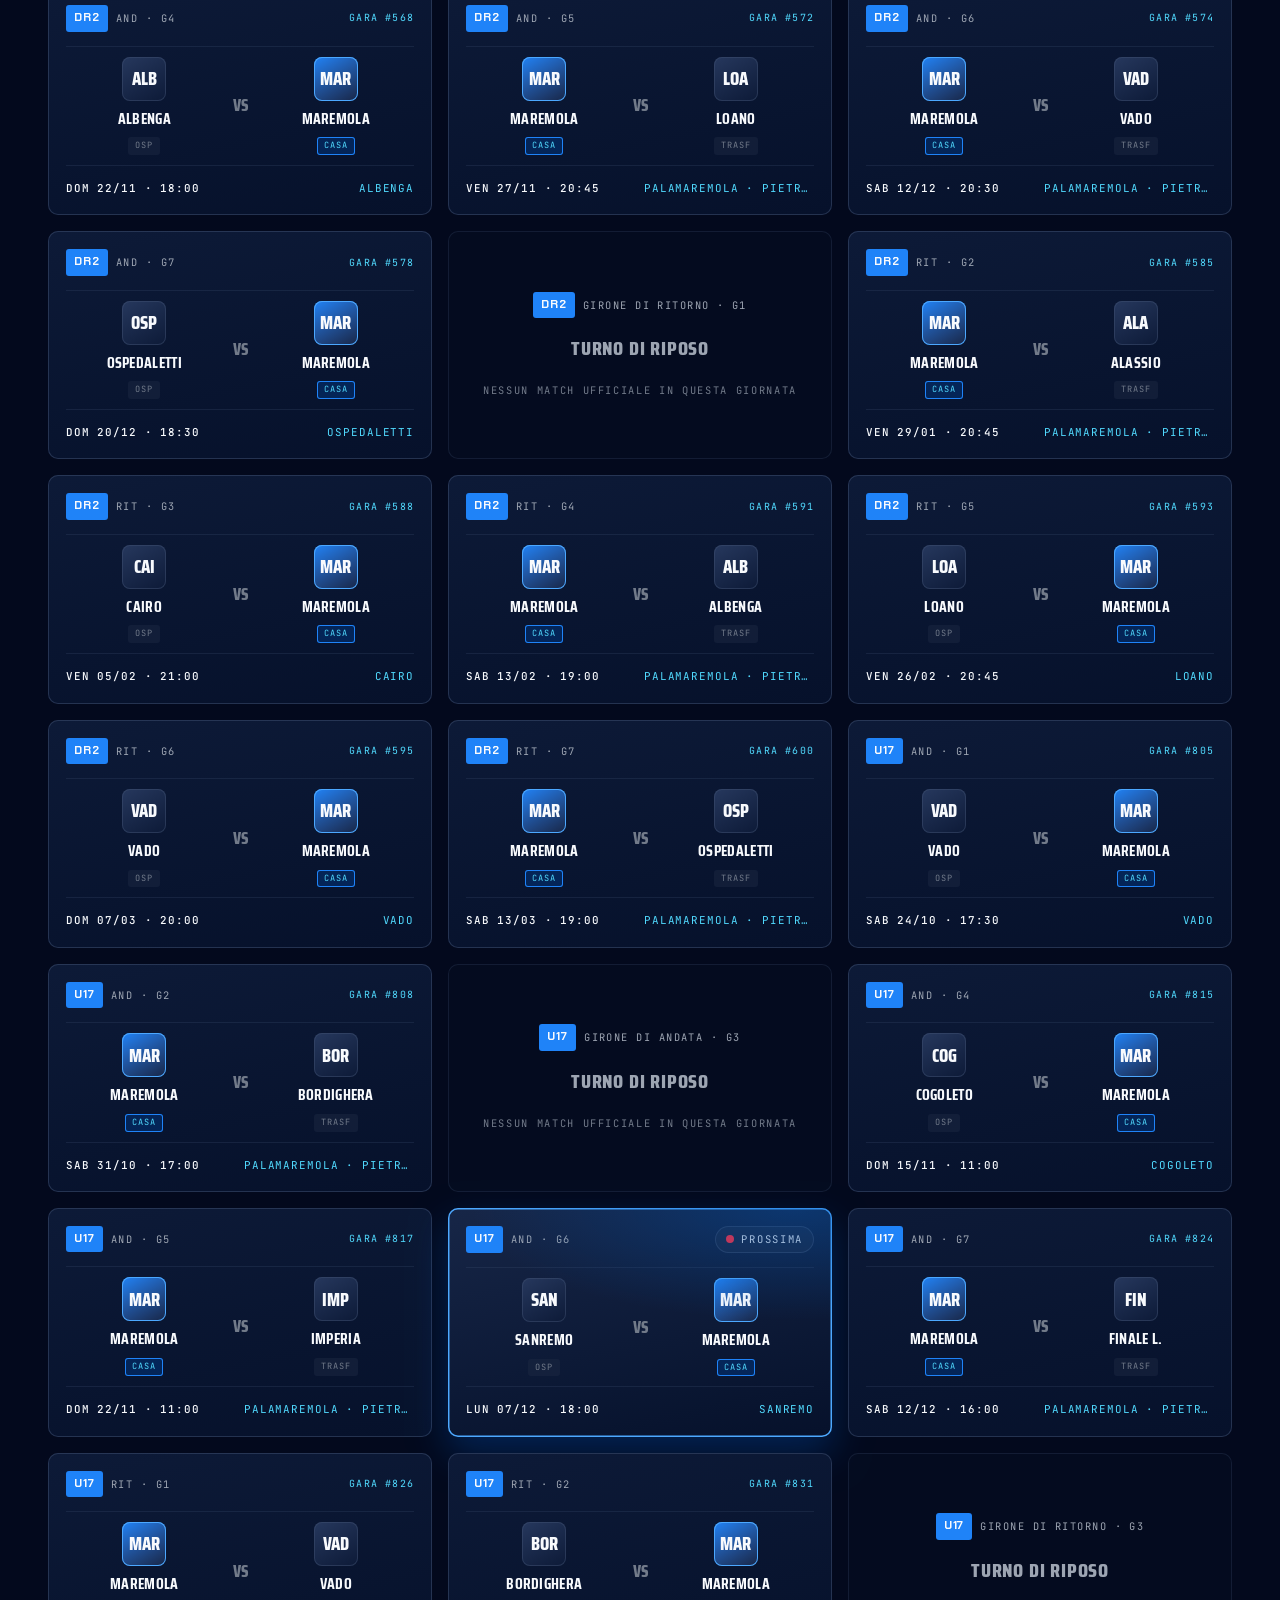
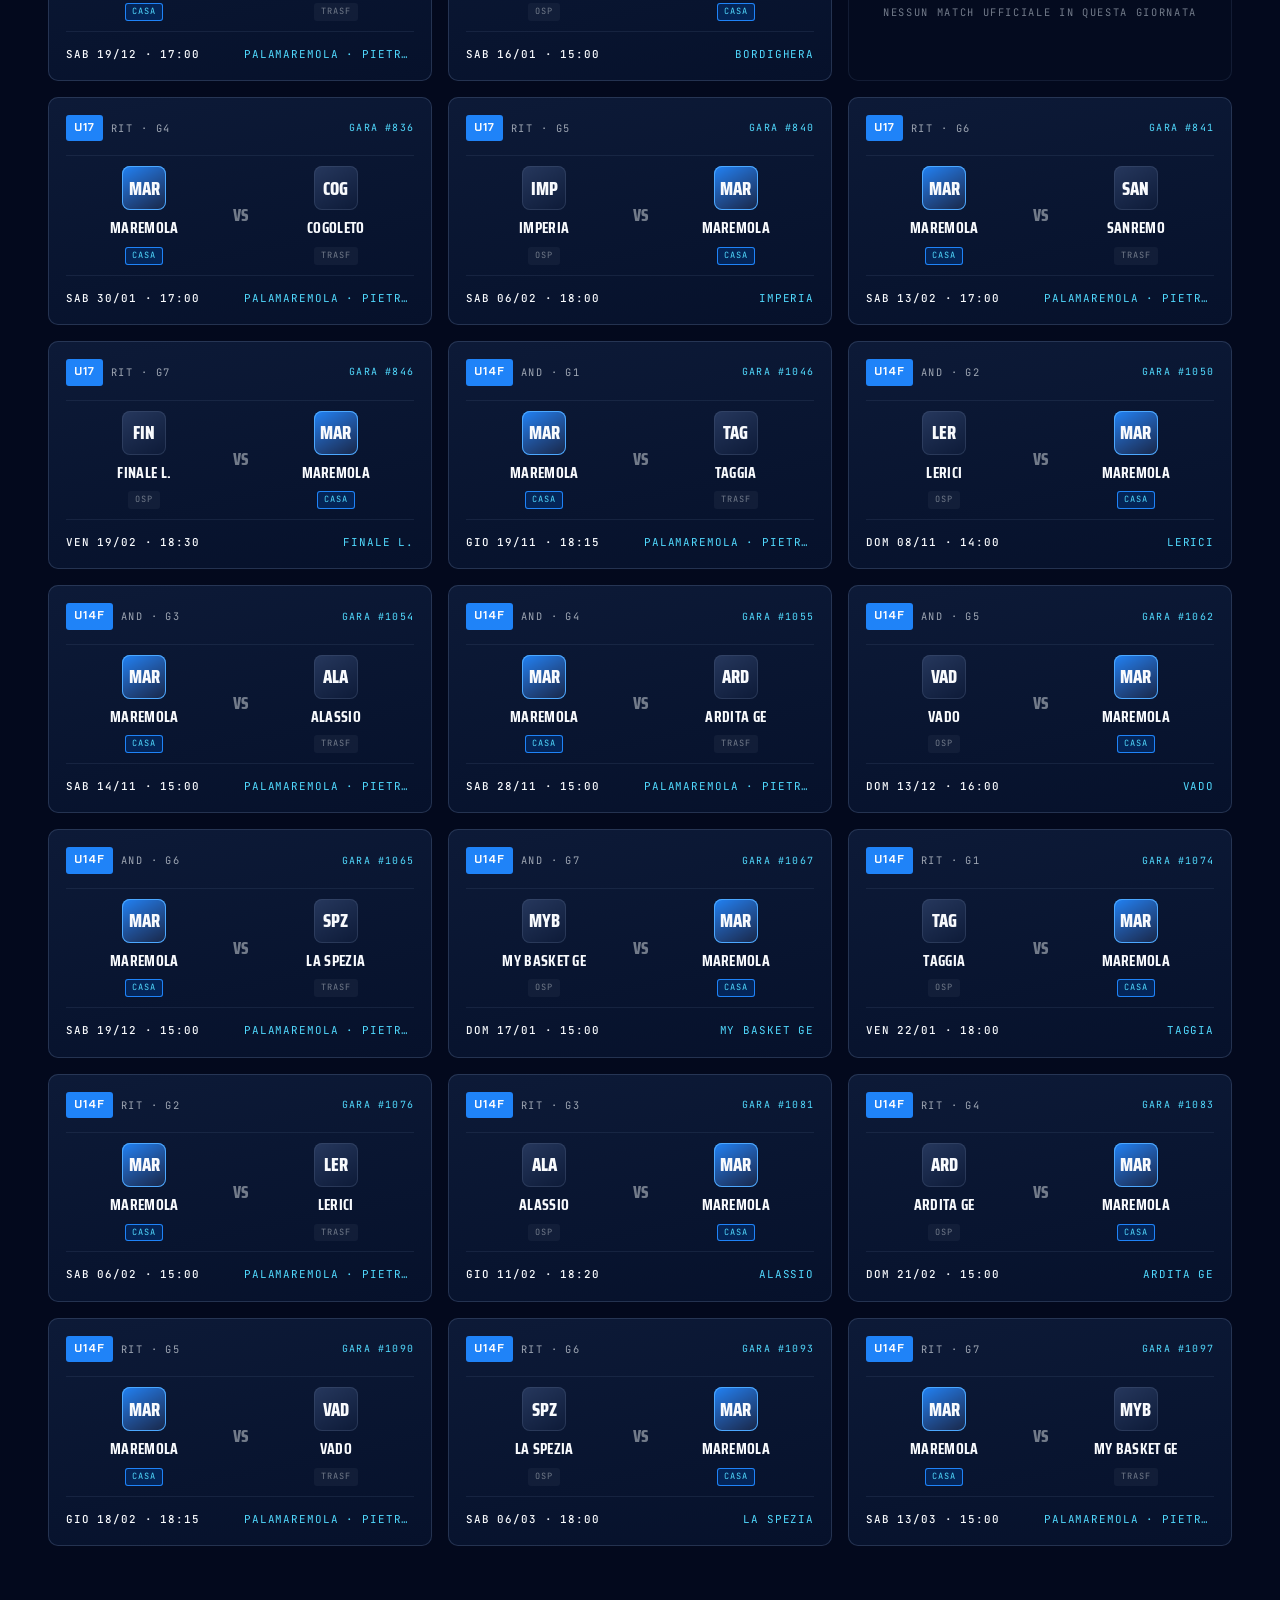
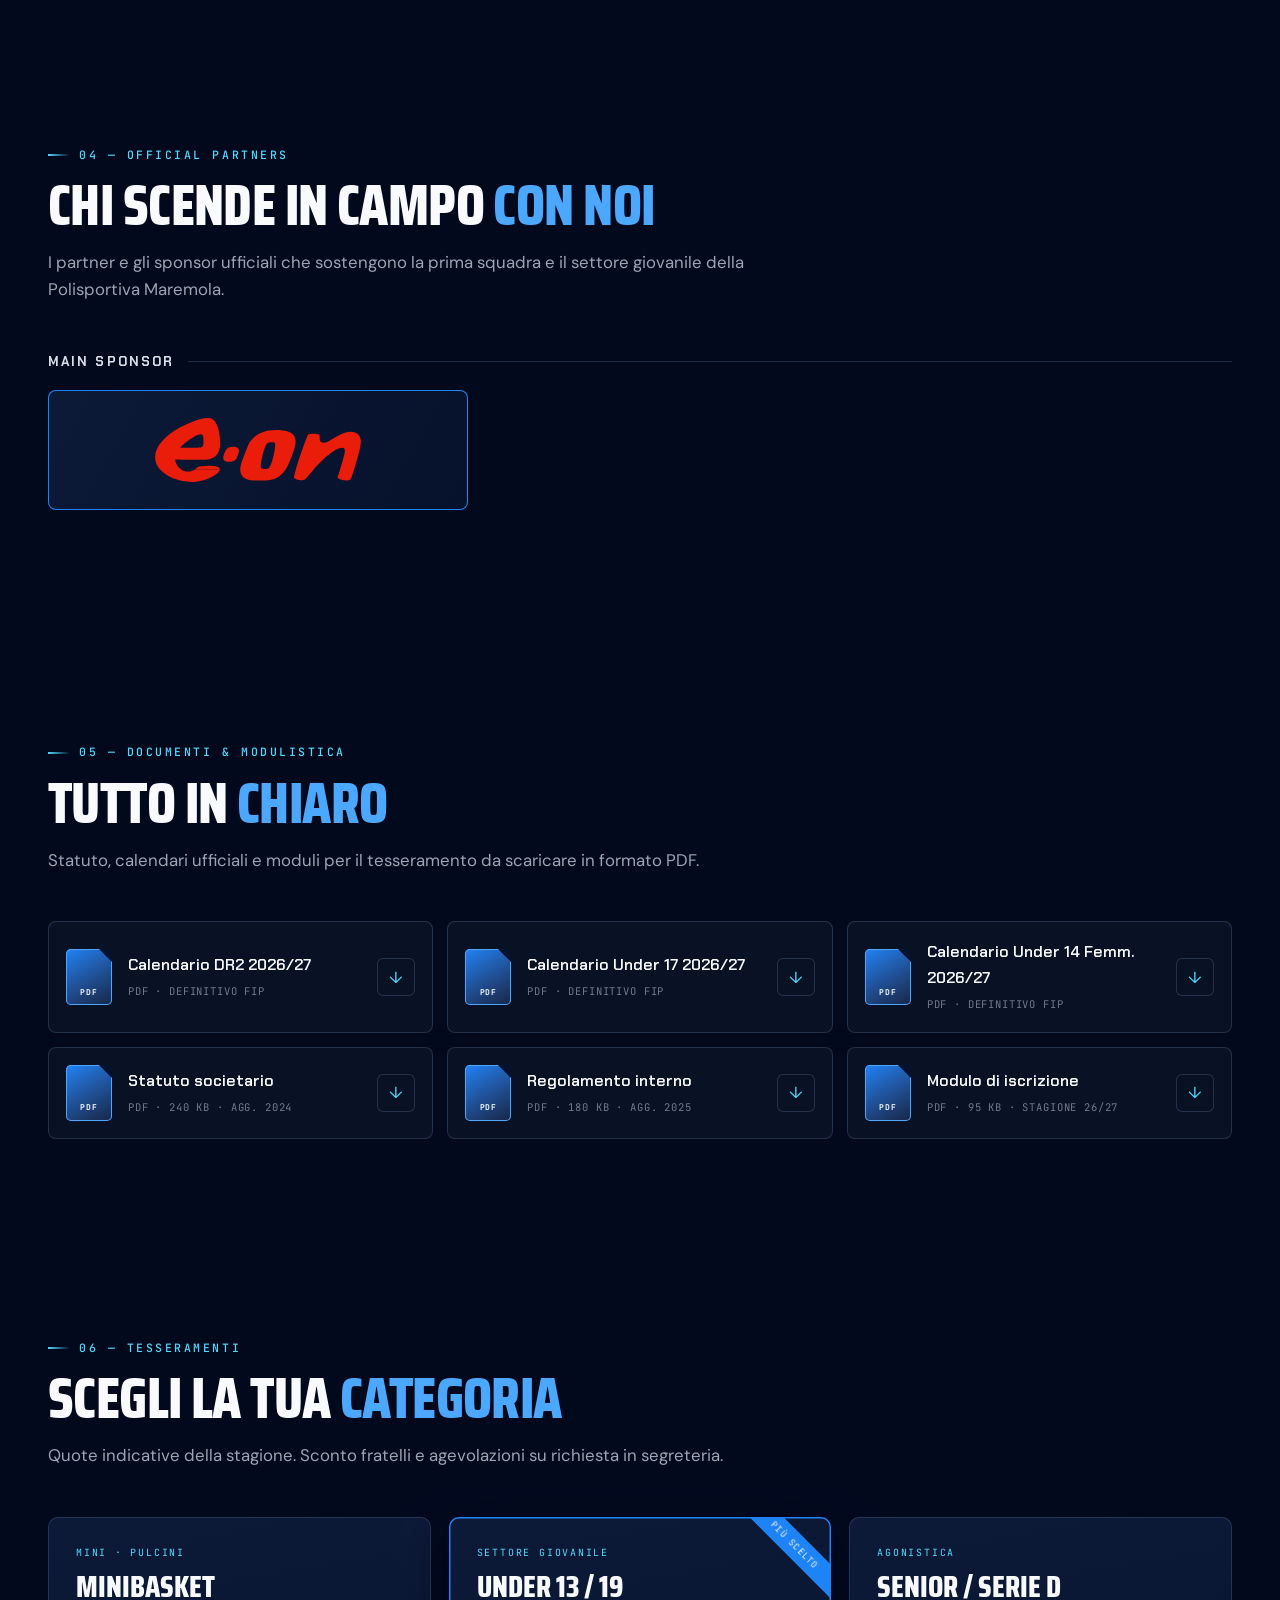
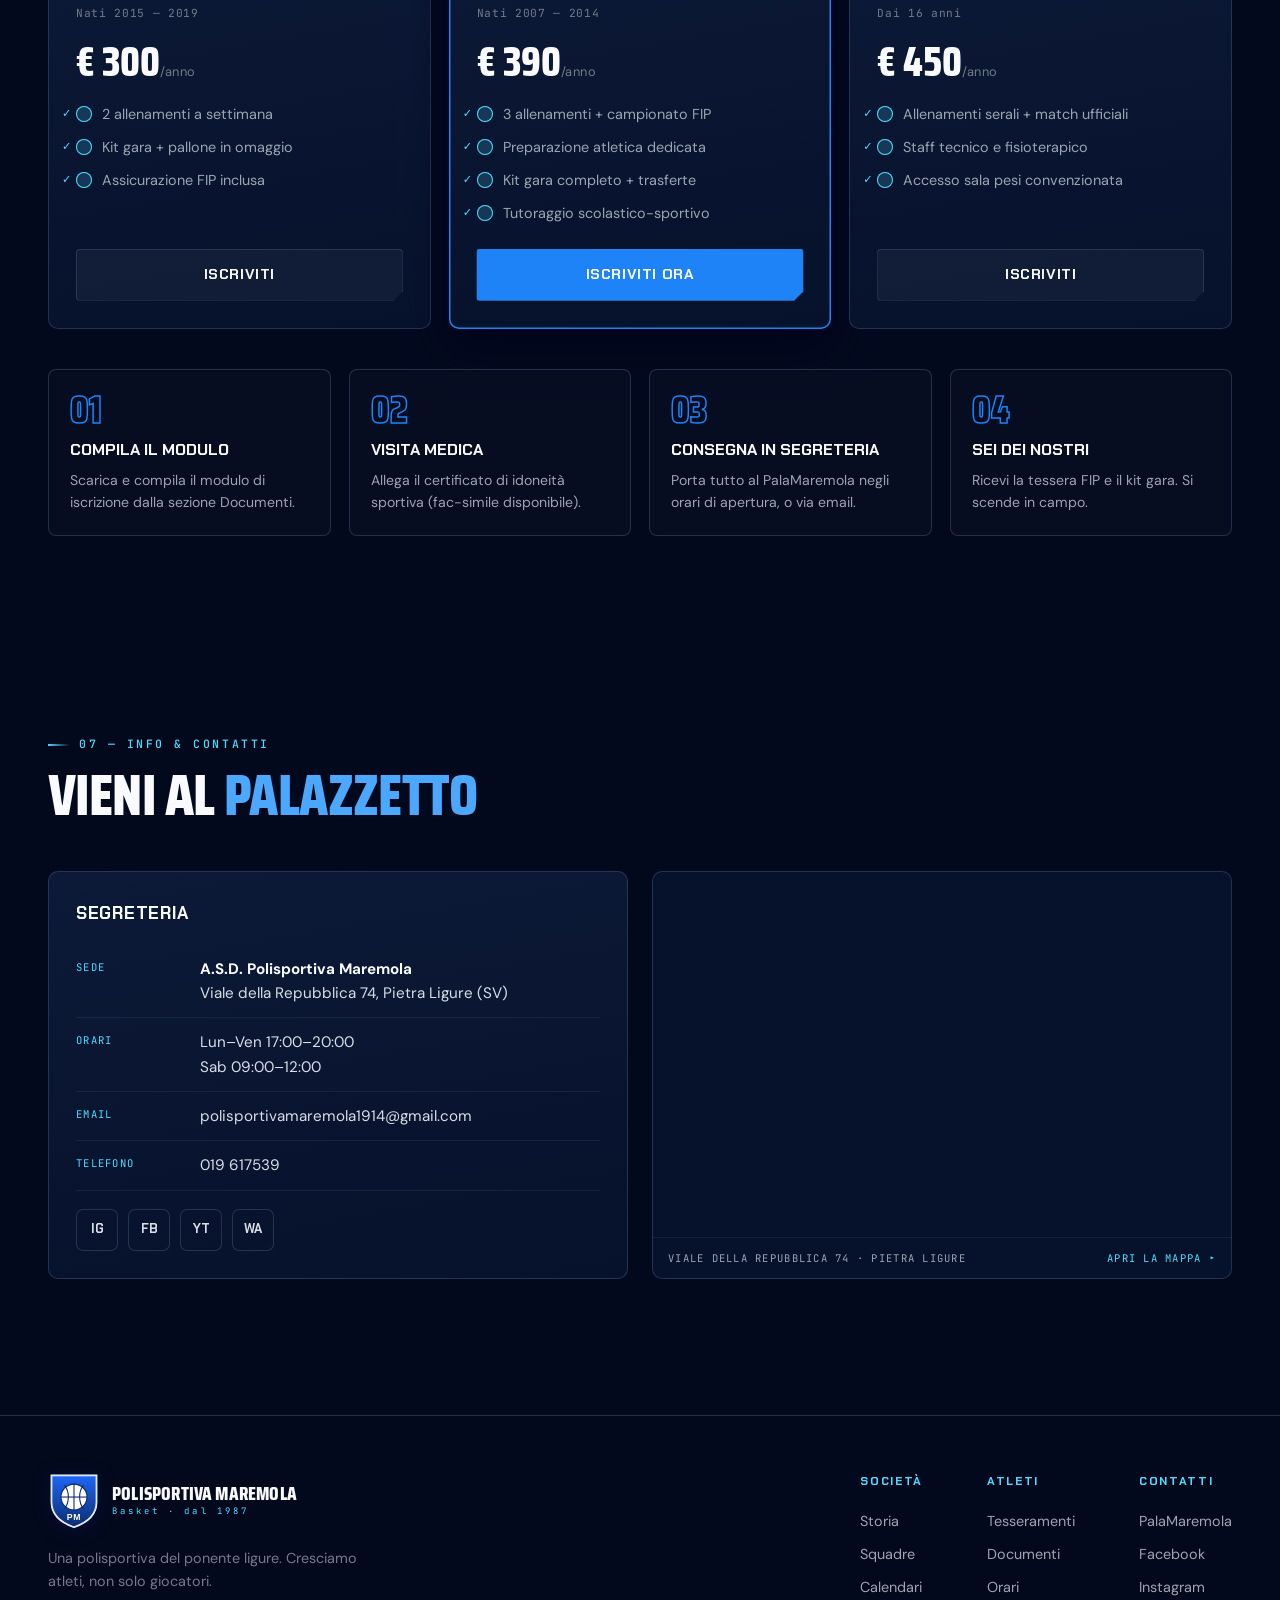
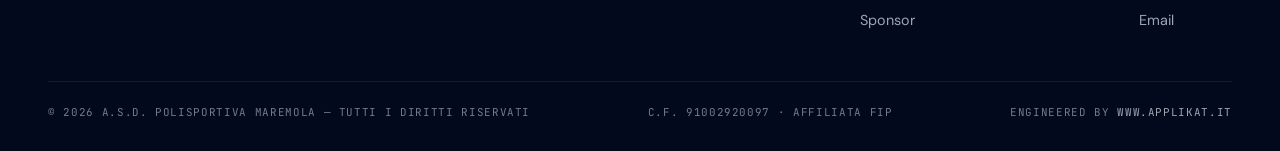
==== commit c7c22494: "Aggiunto link alla pagina Facebook ufficiale" ====
--- a/index.html
+++ b/index.html
@@ -375,7 +375,7 @@
         <div class="info-row"><span class="lbl">Telefono</span><span class="val"><a href="tel:+39019617539">019 617539</a></span></div>
         <div class="socials">
           <a href="#" aria-label="Instagram">IG</a>
-          <a href="#" aria-label="Facebook">FB</a>
+          <a href="https://www.facebook.com/share/19Vby994F7/" target="_blank" rel="noopener" aria-label="Facebook">FB</a>
           <a href="#" aria-label="YouTube">YT</a>
           <a href="#" aria-label="WhatsApp">WA</a>
         </div>
@@ -434,7 +434,7 @@
       <div class="foot-cols">
         <div class="foot-col"><b>Società</b><a href="#storia">Storia</a><a href="#roster">Squadre</a><a href="#calendari">Calendari</a><a href="#sponsor">Sponsor</a></div>
         <div class="foot-col"><b>Atleti</b><a href="#tesseramenti">Tesseramenti</a><a href="#documenti">Documenti</a><a href="#info">Orari</a></div>
-        <div class="foot-col"><b>Contatti</b><a href="#info">PalaMaremola</a><a href="#">Instagram</a><a href="mailto:polisportivamaremola1914@gmail.com">Email</a></div>
+        <div class="foot-col"><b>Contatti</b><a href="#info">PalaMaremola</a><a href="https://www.facebook.com/share/19Vby994F7/" target="_blank" rel="noopener">Facebook</a><a href="#">Instagram</a><a href="mailto:polisportivamaremola1914@gmail.com">Email</a></div>
       </div>
     </div>
     <div class="foot-bot">
--- a/styles.css
+++ b/styles.css
@@ -420,12 +420,15 @@
 }
 .roster-team-photo.hidden { display: none; }
 .roster-team-photo img {
-  width: 100%; height: auto; max-height: 440px; object-fit: cover; display: block;
+  width: 100%; height: auto; aspect-ratio: 4 / 3; object-fit: contain; display: block;
+  background: var(--navy-950);
 }
 .roster-photo-cap {
-  position: absolute; bottom: 0; left: 0; right: 0;
-  padding: 16px 20px; background: linear-gradient(180deg, transparent, oklch(0.12 0.04 264 / 0.95));
-  display: flex; justify-content: space-between; align-items: flex-end; flex-wrap: wrap; gap: 8px;
+  position: relative;
+  padding: 14px 20px;
+  background: var(--navy-900);
+  border-top: 1px solid var(--line);
+  display: flex; justify-content: space-between; align-items: center; flex-wrap: wrap; gap: 8px;
 }
 .roster-photo-cap b {
   font-family: var(--font-display); font-size: 1.25rem; text-transform: uppercase; color: var(--white);
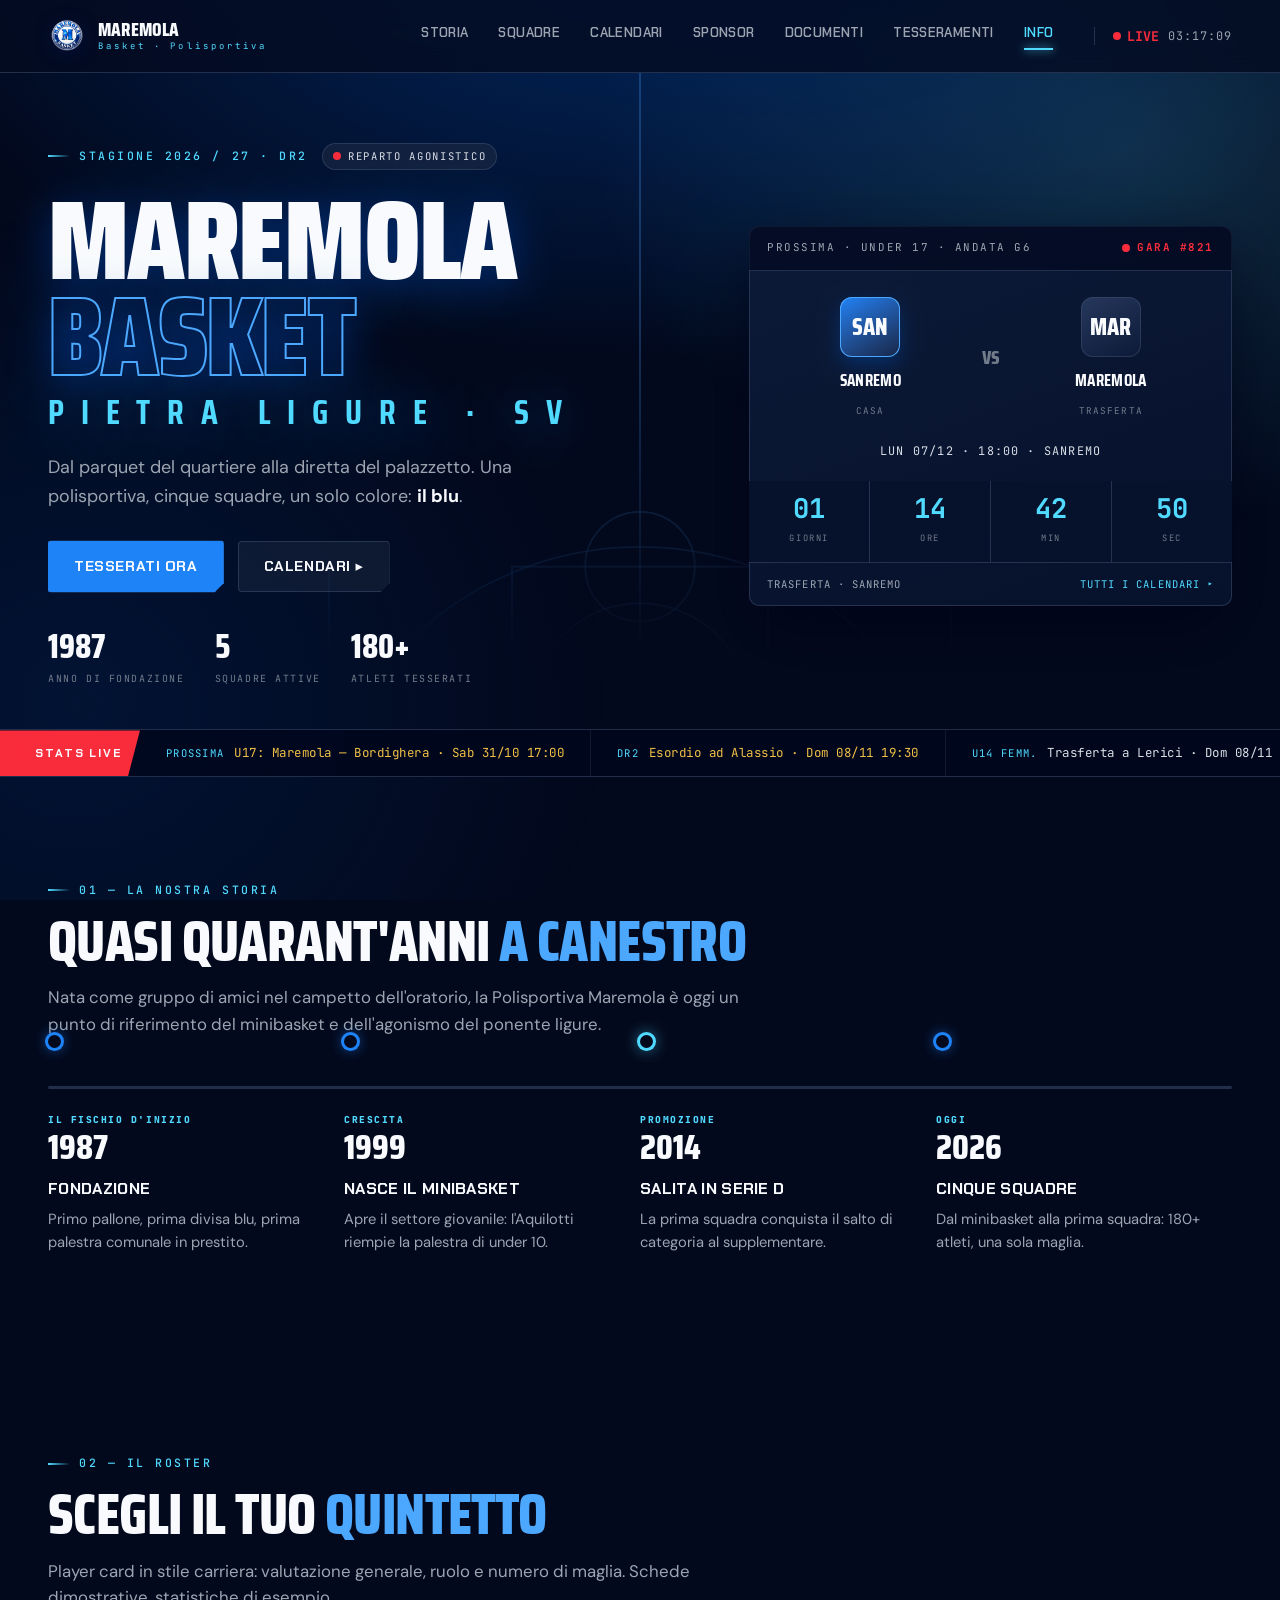
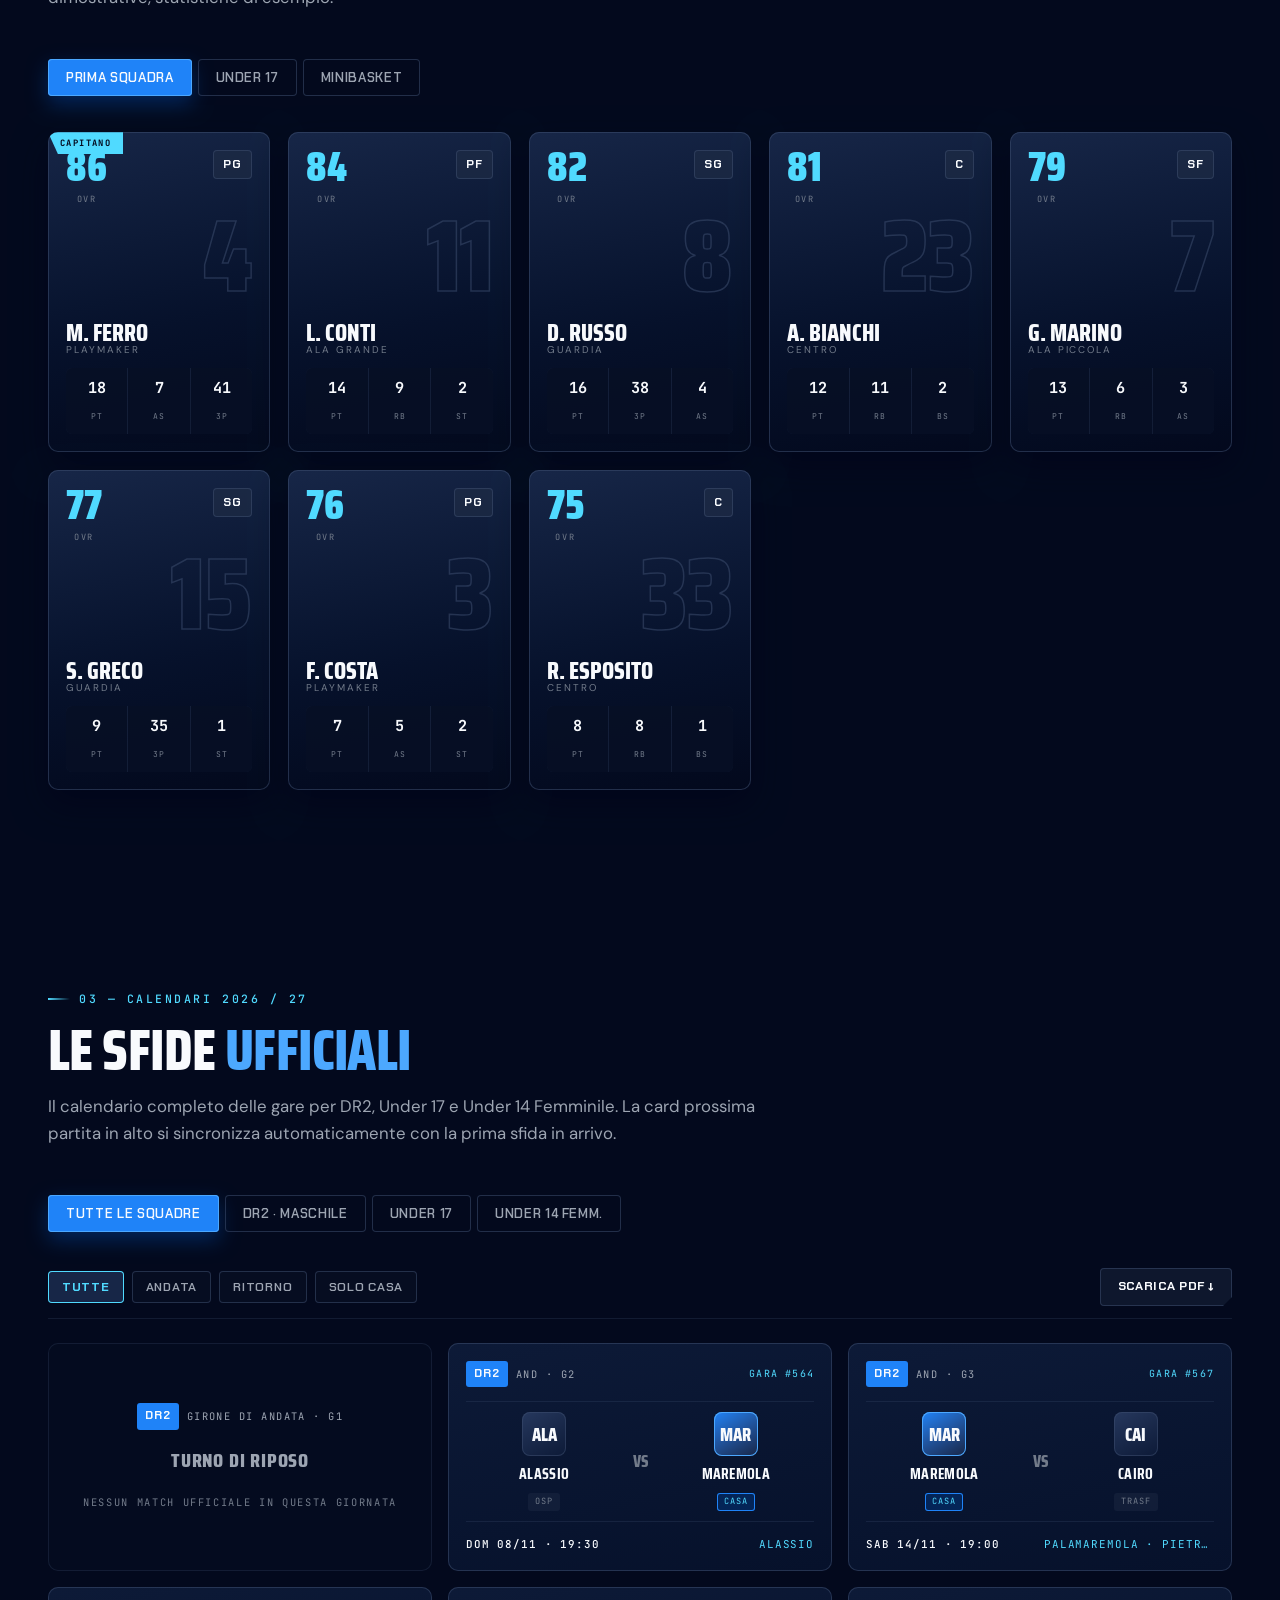
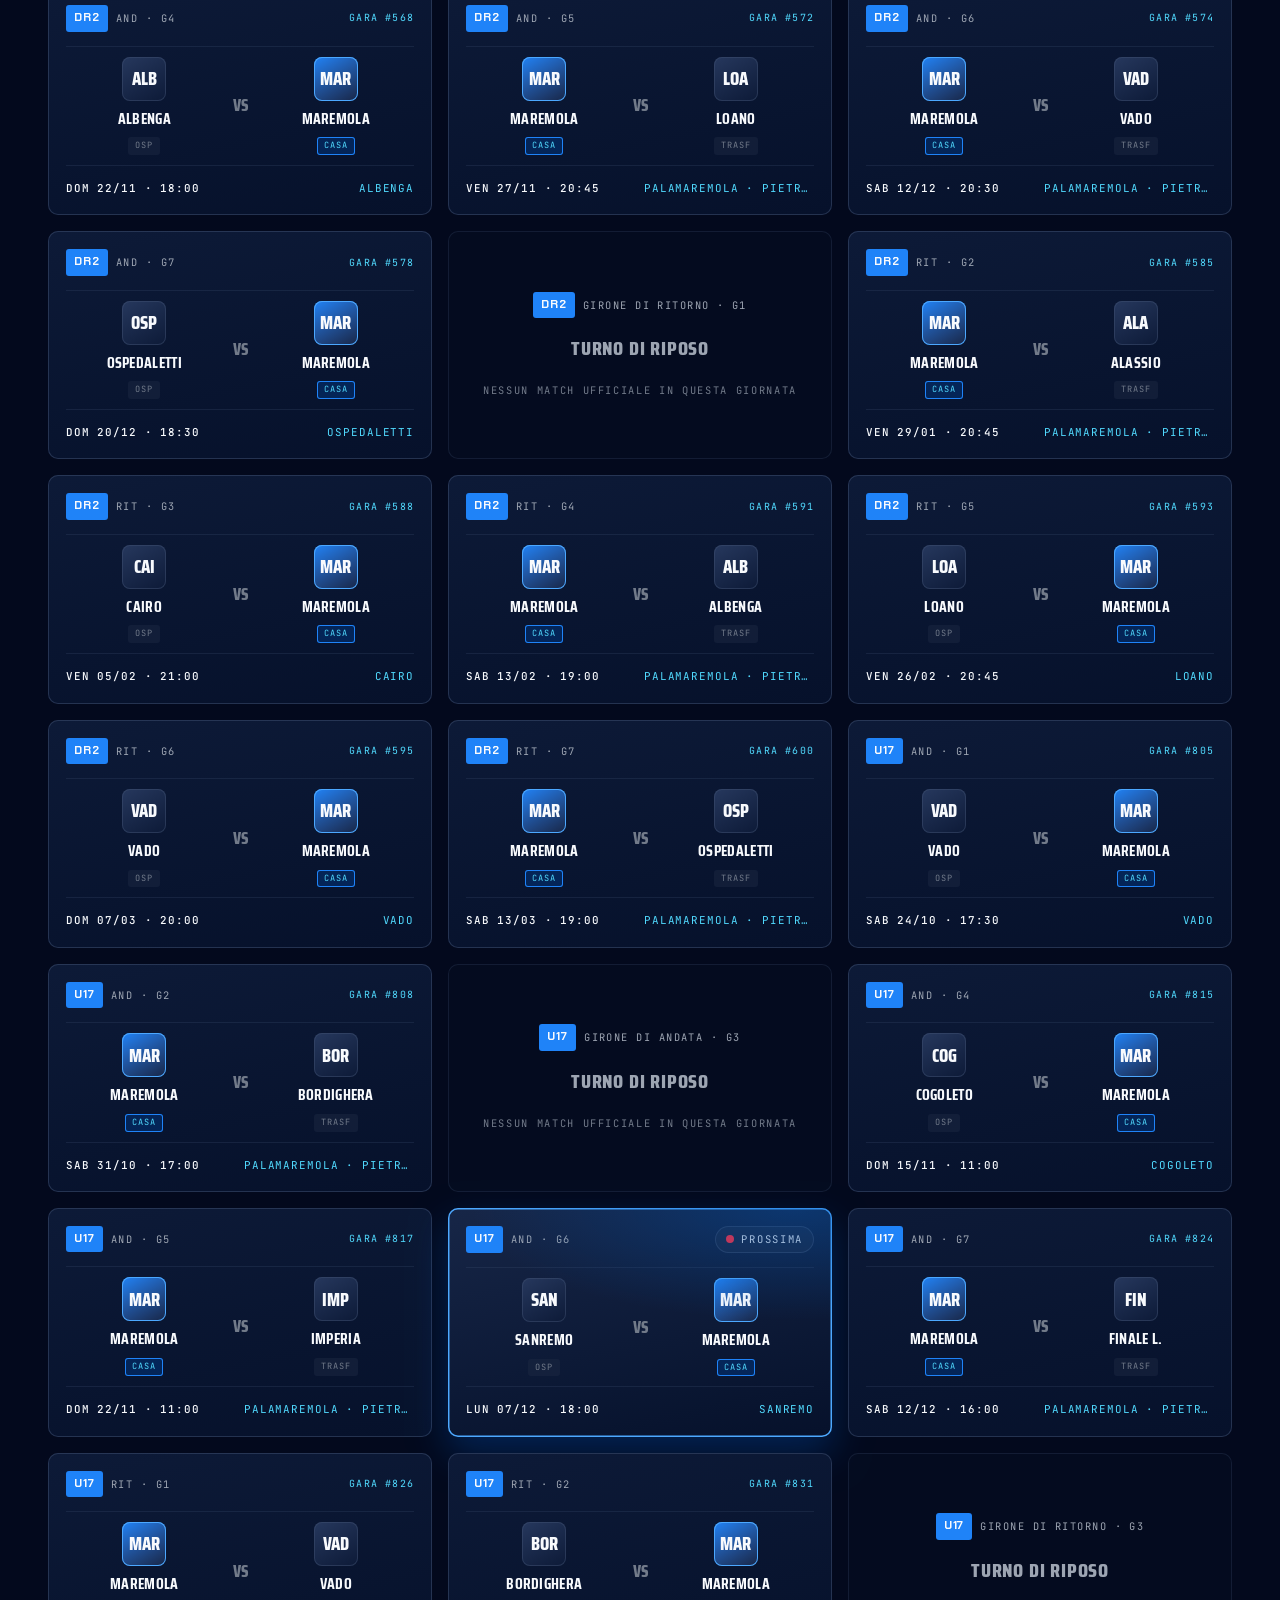
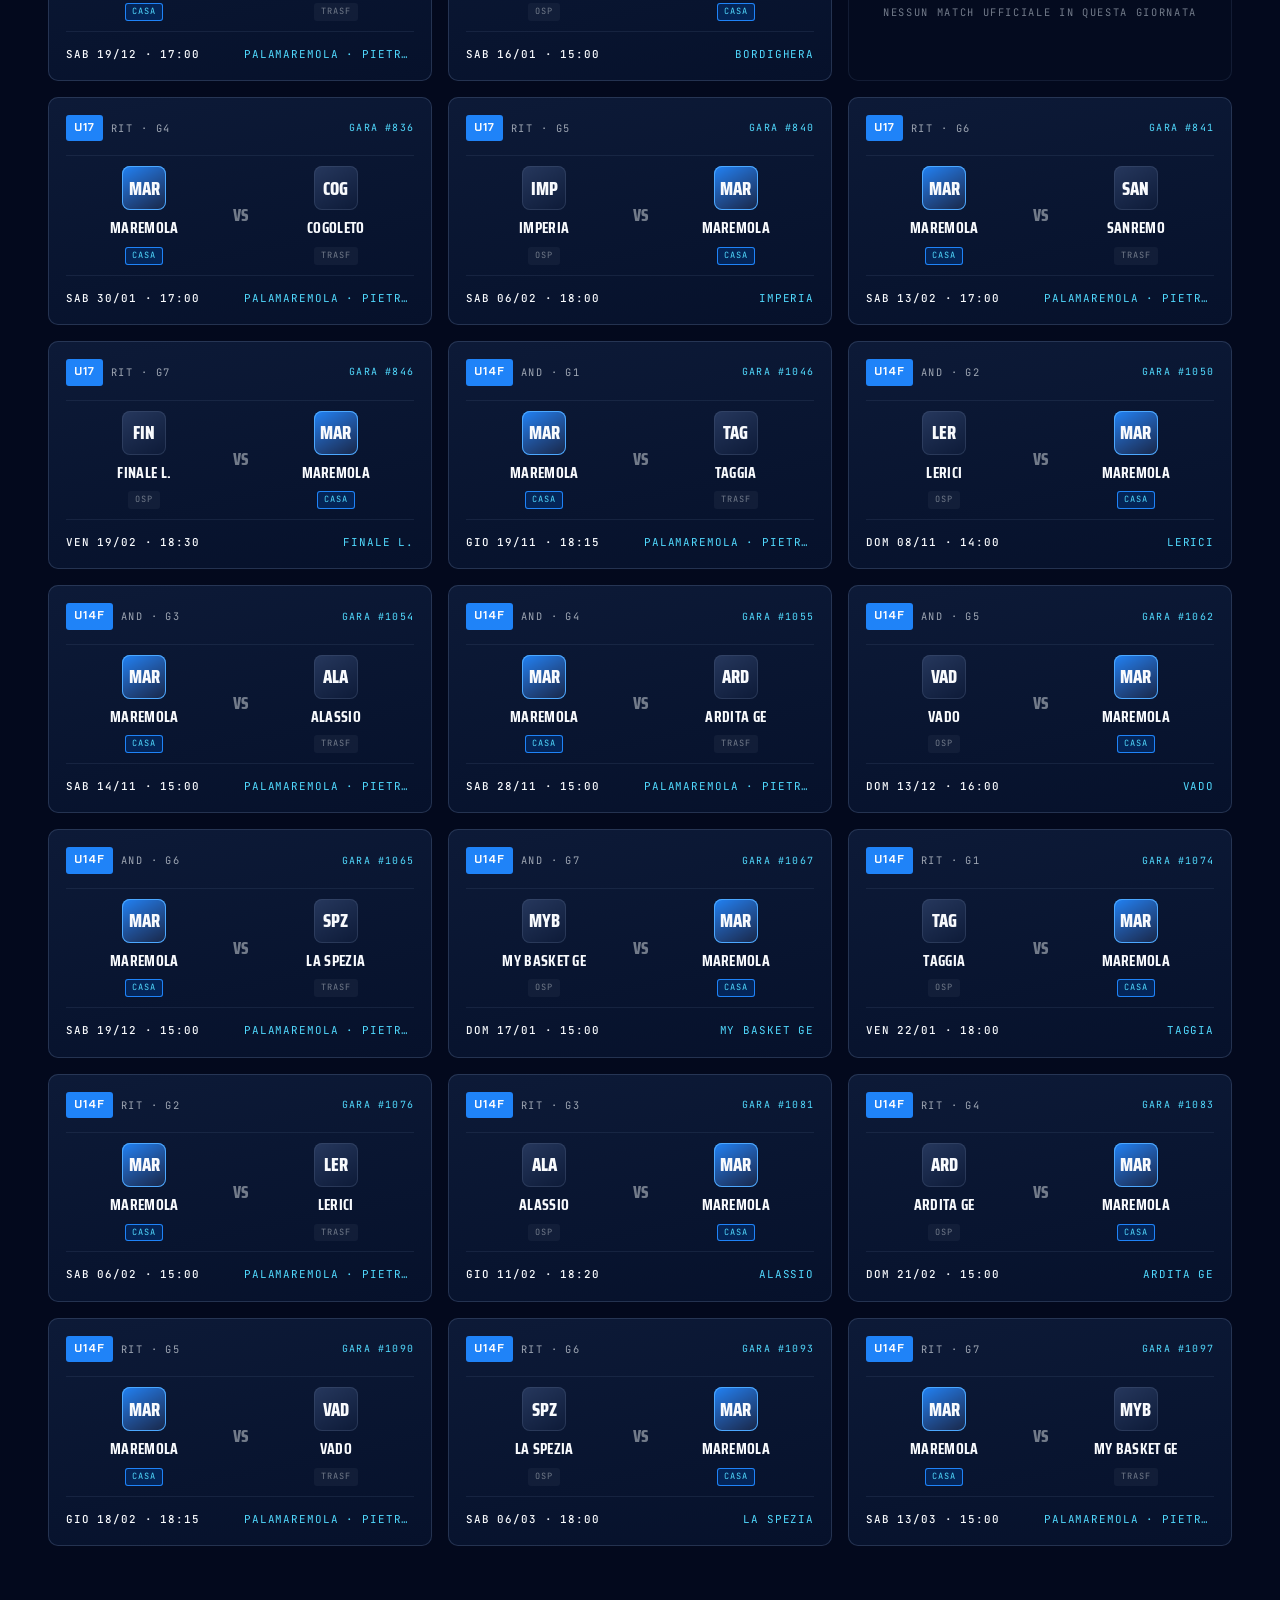
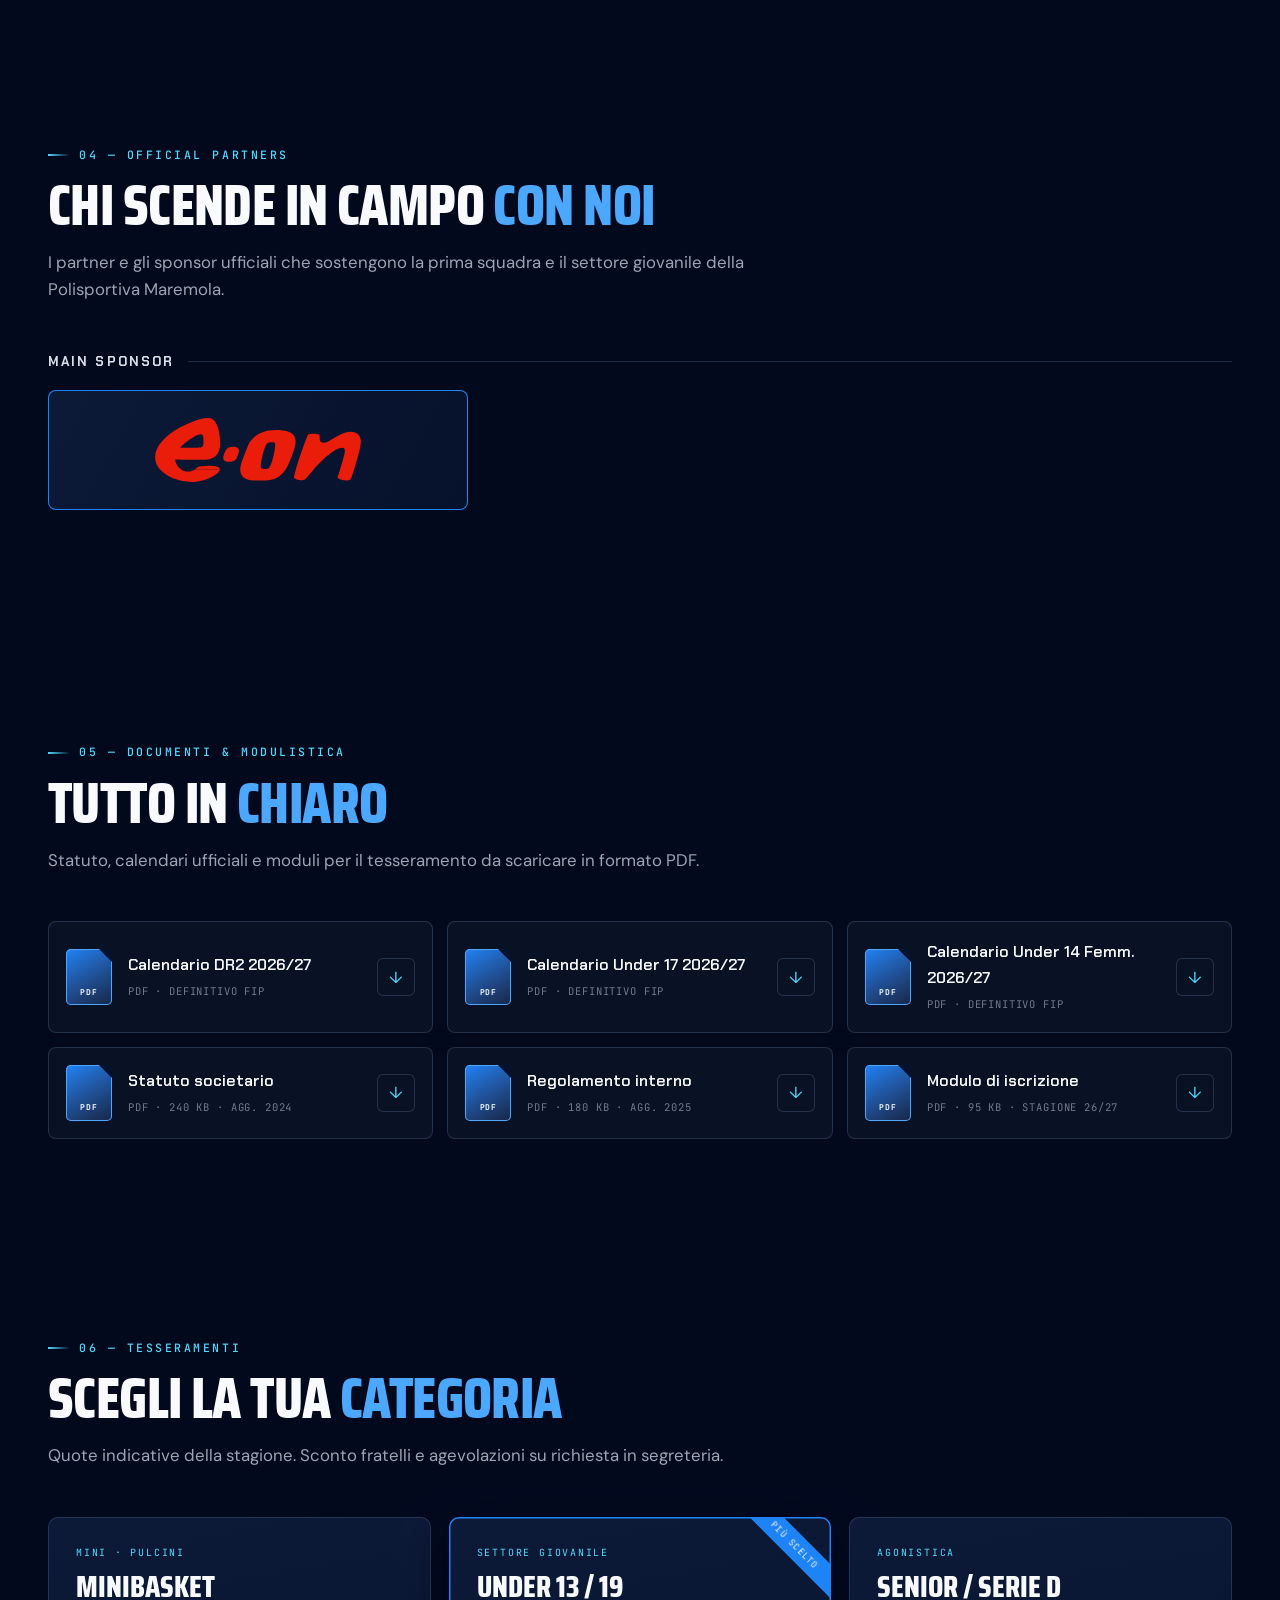
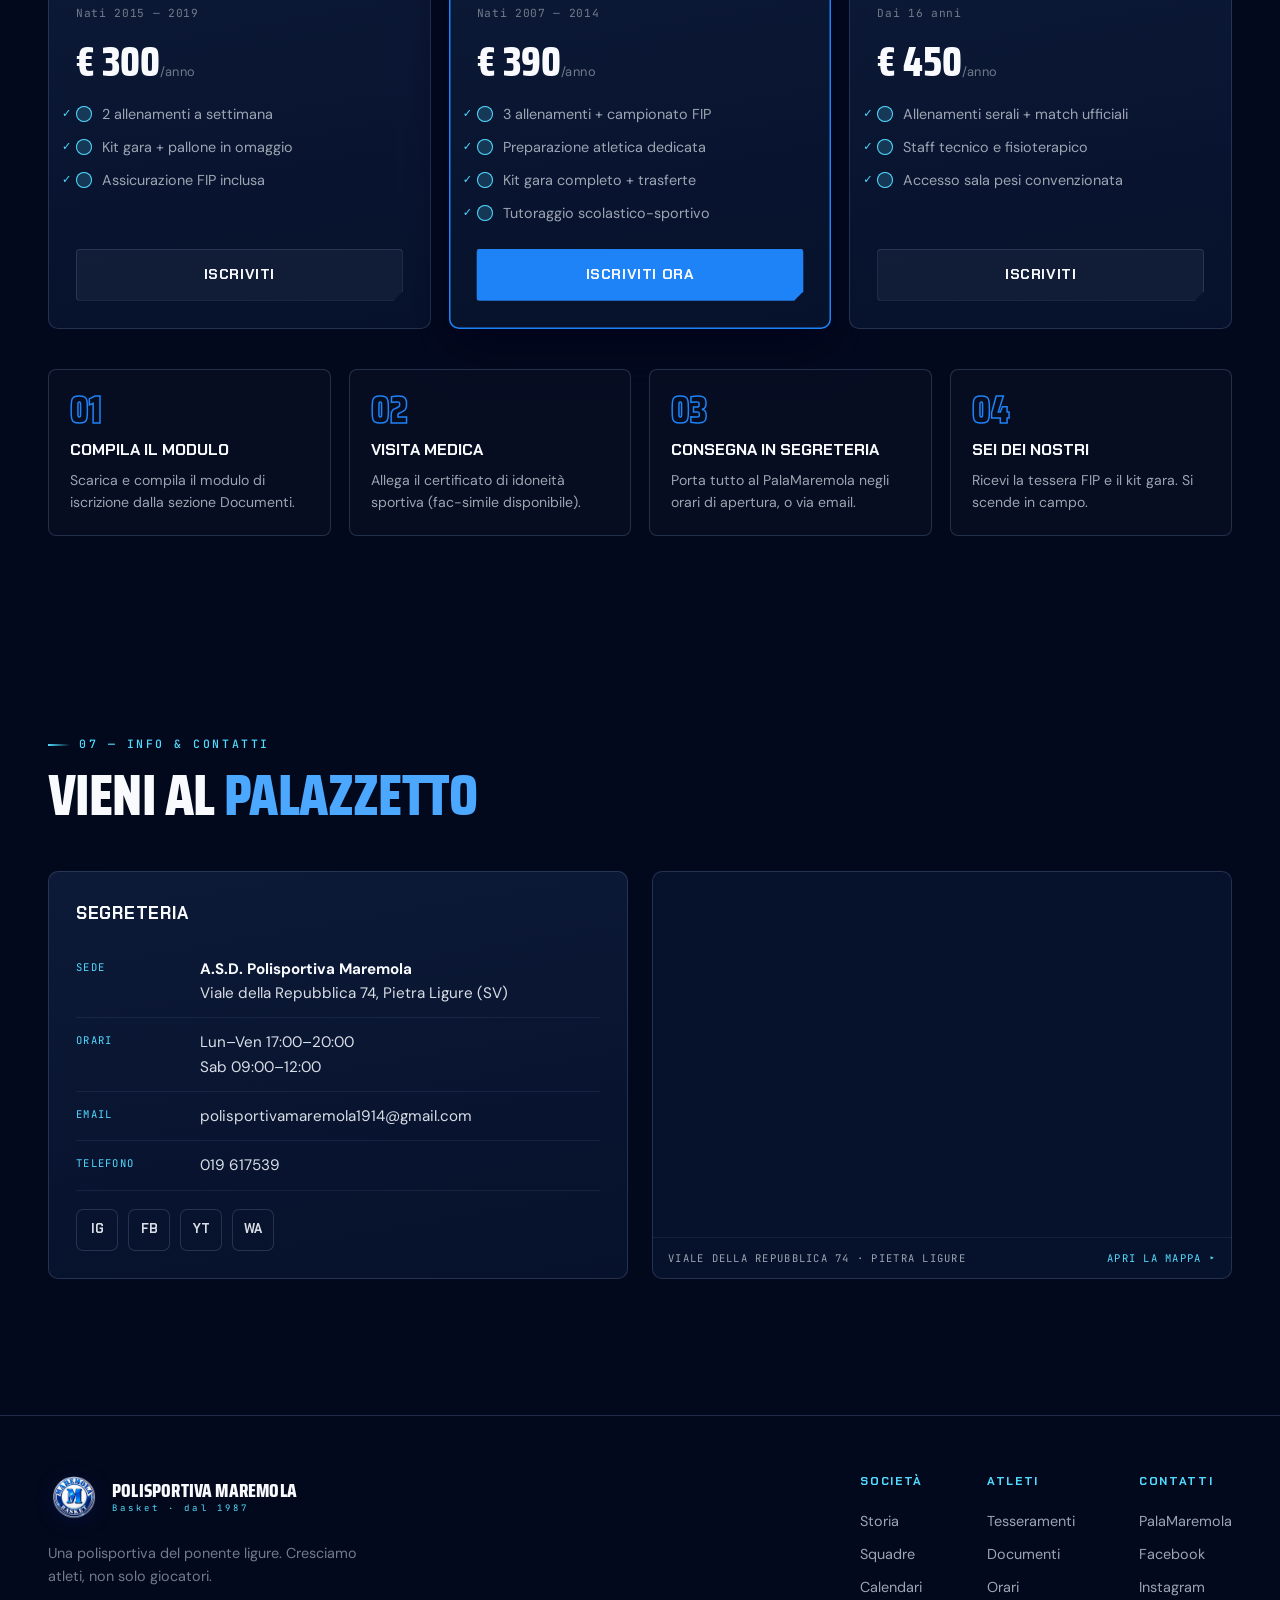
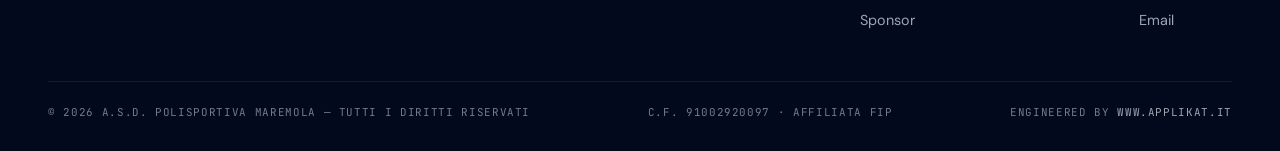
==== commit 8e21f640: "Sostituito stemma placeholder con il logo ufficiale circolare 3D (header, footer, favicon, apple-tou" ====
--- a/index.html
+++ b/index.html
@@ -5,6 +5,7 @@
 <meta name="viewport" content="width=device-width, initial-scale=1.0">
 <title>Polisportiva Maremola — Basket</title>
 <link rel="icon" href="favicon.ico" sizes="48x48">
+<link rel="icon" href="assets/favicon-32.png" sizes="32x32" type="image/png">
 <link rel="icon" href="assets/favicon.svg" type="image/svg+xml">
 <link rel="apple-touch-icon" href="assets/apple-touch-icon.png">
 <meta name="theme-color" content="#070d24">
@@ -28,7 +29,7 @@
 <header class="hud" id="hud">
   <div class="hud-inner">
     <a href="#top" class="brand">
-      <img src="assets/crest.svg" alt="Stemma Polisportiva Maremola">
+      <img src="assets/logo.png" alt="Stemma Polisportiva Maremola" width="38" height="38">
       <span class="brand-name">
         <b>Maremola</b>
         <span>Basket · Polisportiva</span>
@@ -423,7 +424,7 @@
     <div class="foot-top">
       <div>
         <div class="brand">
-          <img src="assets/crest.svg" alt="Stemma Polisportiva Maremola">
+          <img src="assets/logo.png" alt="Stemma Polisportiva Maremola" width="52" height="52">
           <span class="brand-name">
             <b>Polisportiva Maremola</b>
             <span>Basket · dal 1987</span>
--- a/styles.css
+++ b/styles.css
@@ -183,7 +183,7 @@
   display: flex; align-items: center; gap: 28px;
 }
 .brand { display: flex; align-items: center; gap: 12px; }
-.brand img { width: 38px; height: auto; filter: drop-shadow(0 3px 8px oklch(0.2 0.1 260 / 0.6)); }
+.brand img { width: 38px; height: 38px; object-fit: contain; filter: drop-shadow(0 3px 8px oklch(0.2 0.1 260 / 0.6)); }
 .brand-name { display: flex; flex-direction: column; line-height: 1; }
 .brand-name b {
   font-family: var(--font-display); font-weight: 800; font-size: 1.18rem;
@@ -702,7 +702,7 @@
    ════════════════════════════════════════════ */
 .foot { position: relative; z-index: 1; border-top: 1px solid var(--line); padding: 56px 0 30px; margin-top: 40px; }
 .foot-top { display: flex; justify-content: space-between; gap: 30px; flex-wrap: wrap; align-items: flex-start; }
-.foot .brand img { width: 52px; }
+.foot .brand img { width: 52px; height: 52px; object-fit: contain; }
 .foot-cols { display: flex; gap: 64px; flex-wrap: wrap; }
 .foot-col b { font-family: var(--font-hud); font-weight: 700; font-size: 0.74rem; letter-spacing: 0.14em; text-transform: uppercase; color: var(--cyan); display: block; margin-bottom: 14px; }
 .foot-col a { display: block; color: var(--ink-soft); font-size: 0.9rem; padding: 5px 0; transition: color 0.15s; }
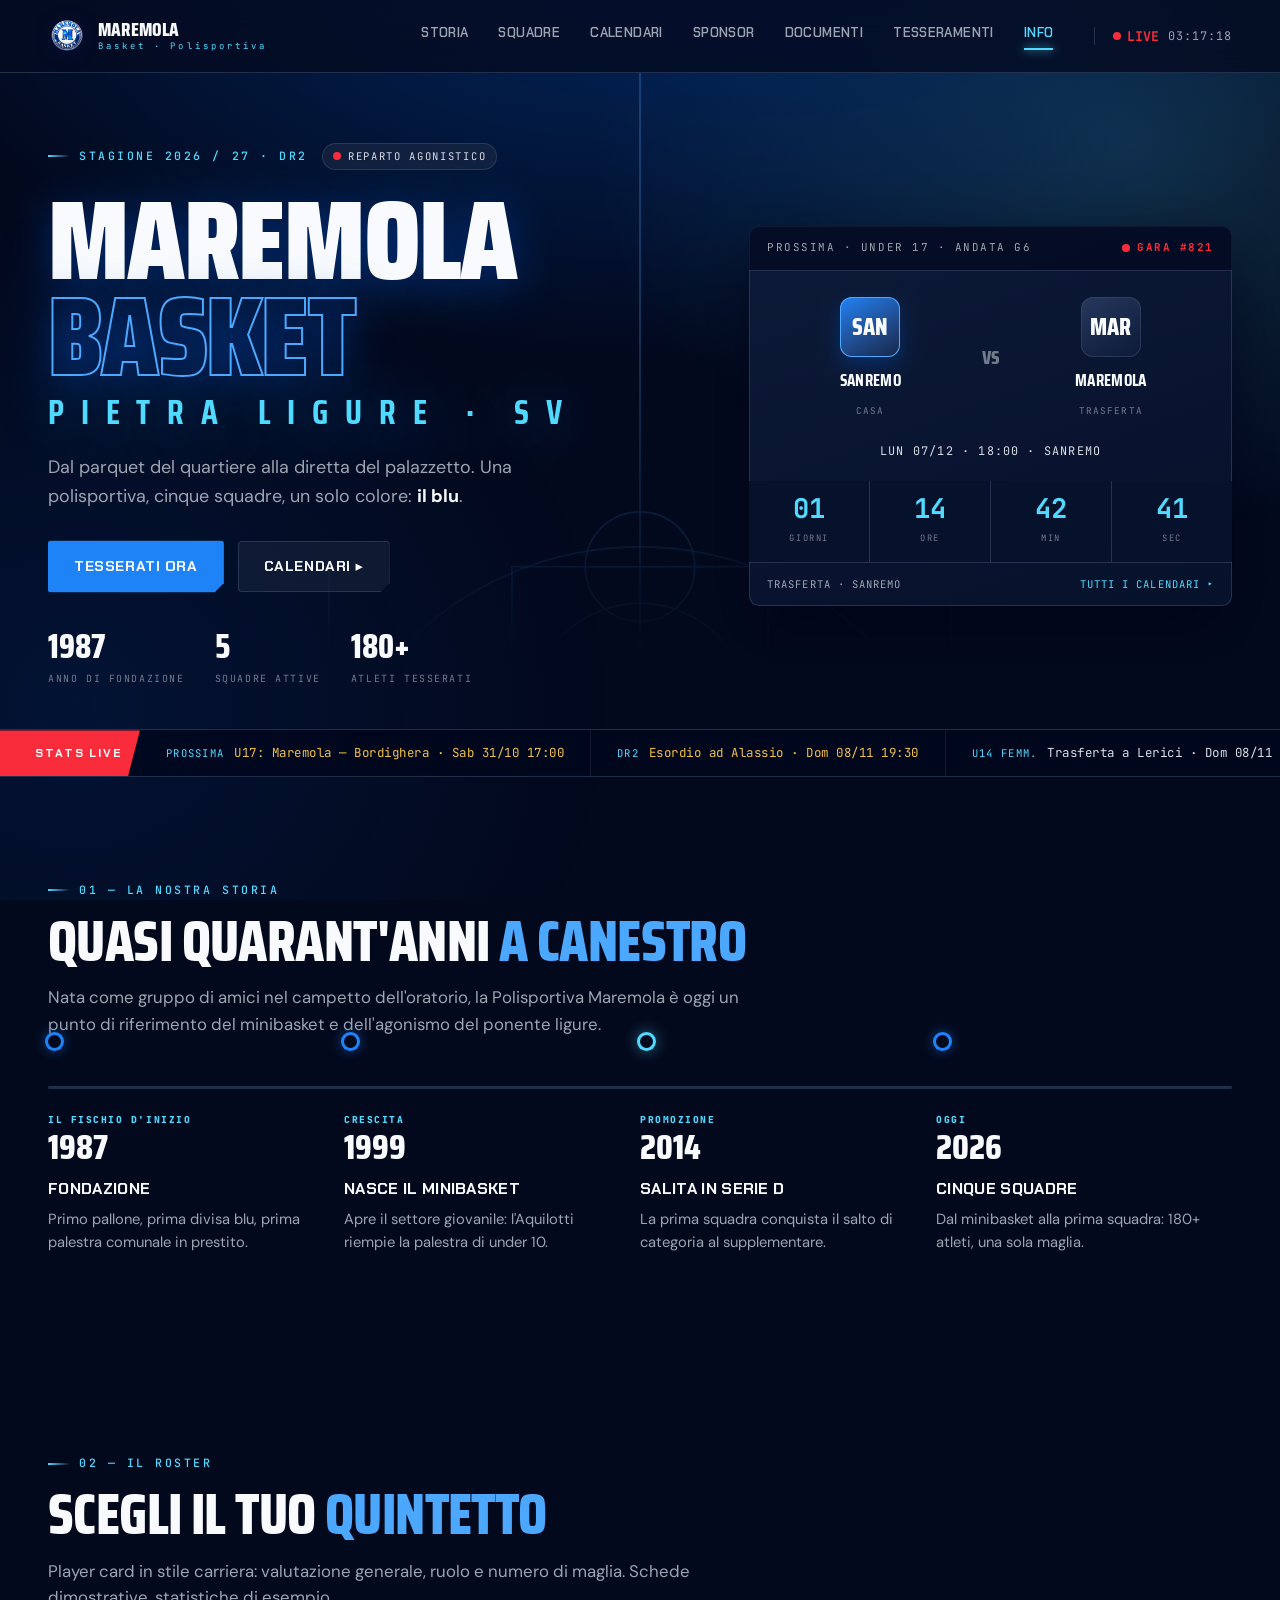
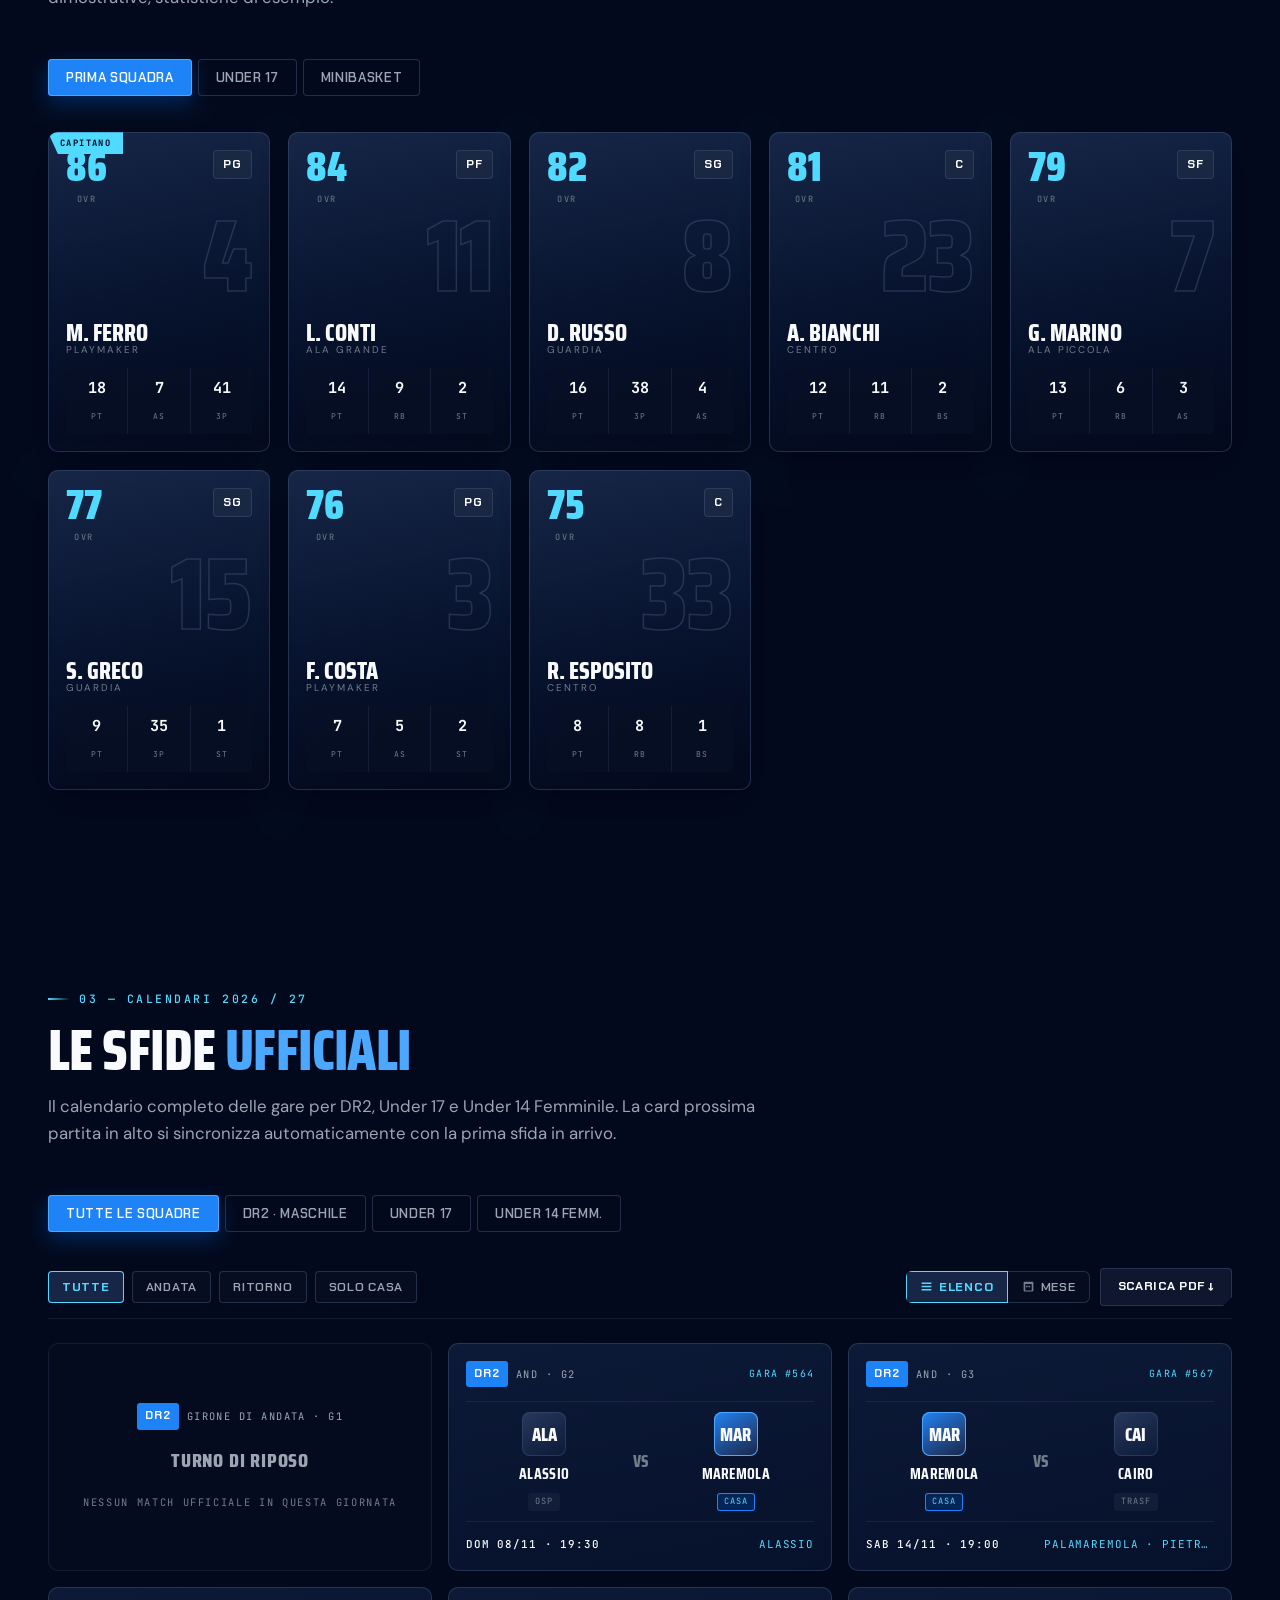
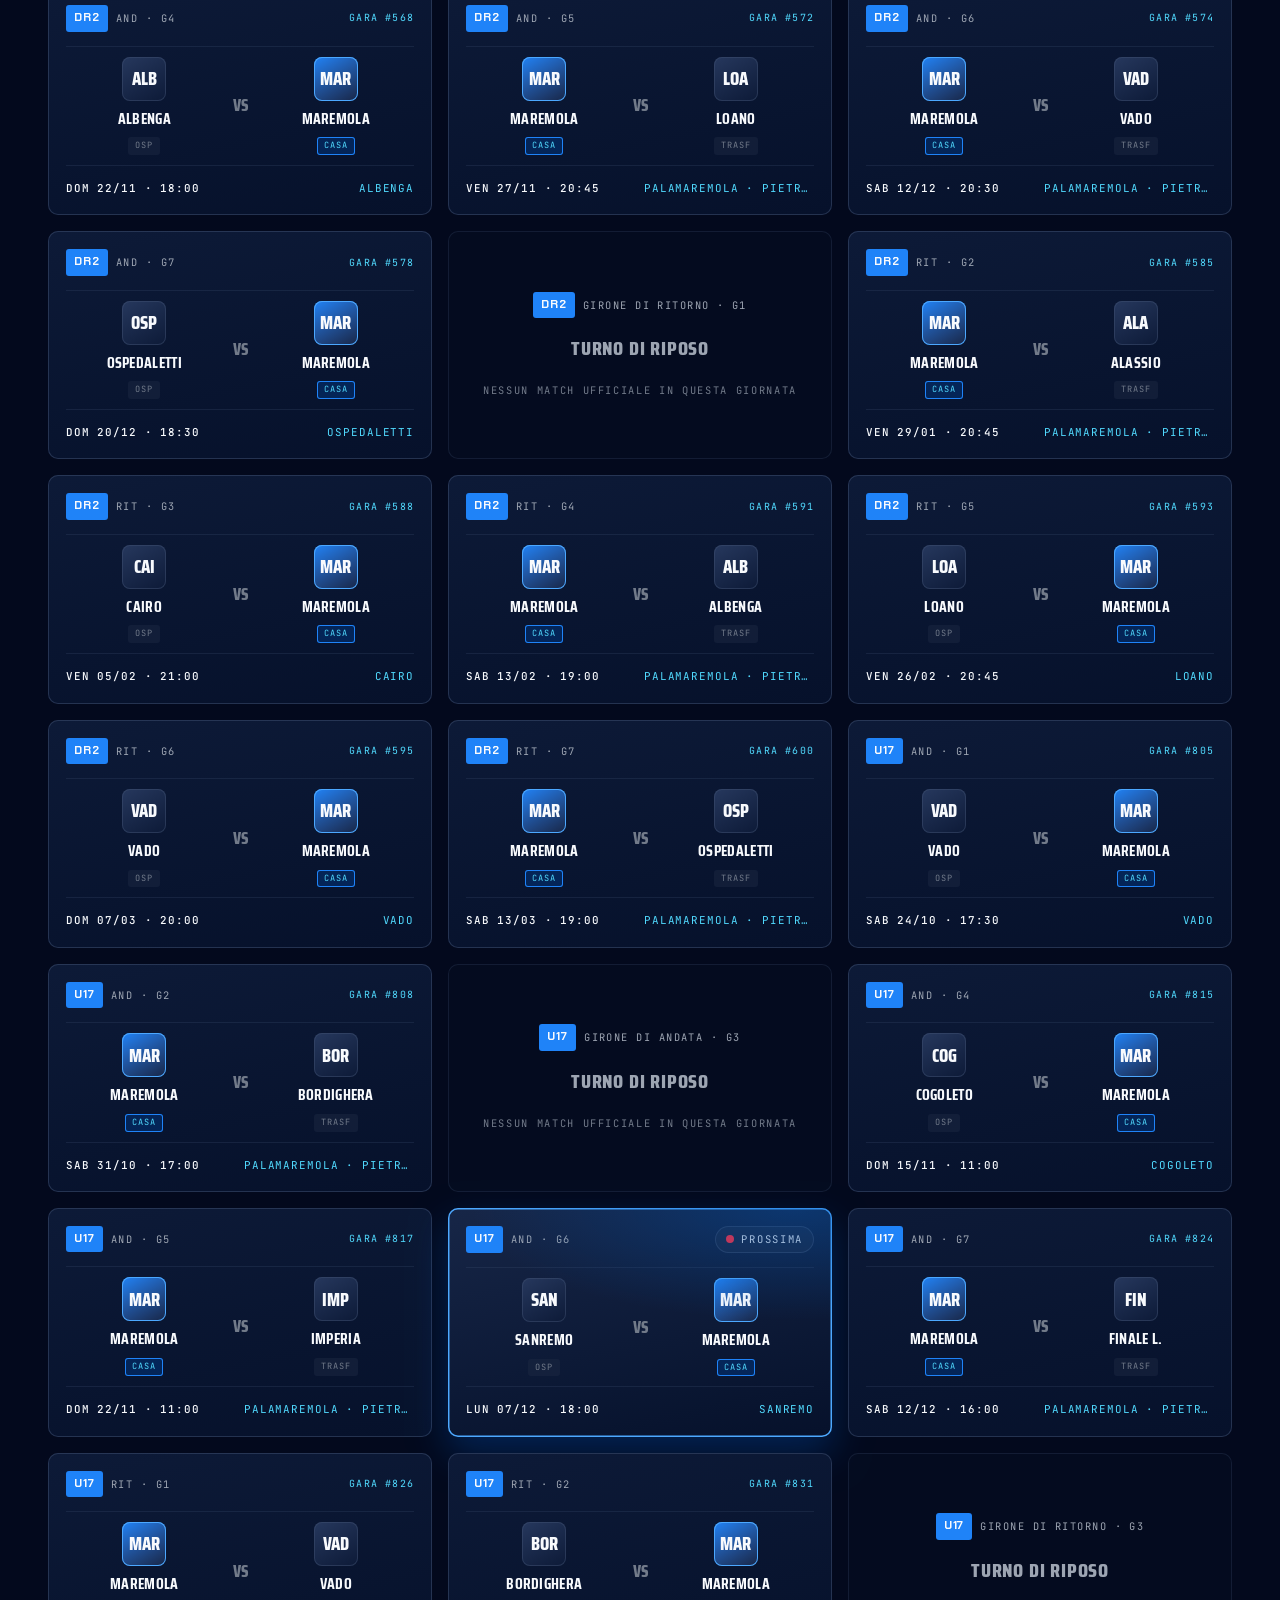
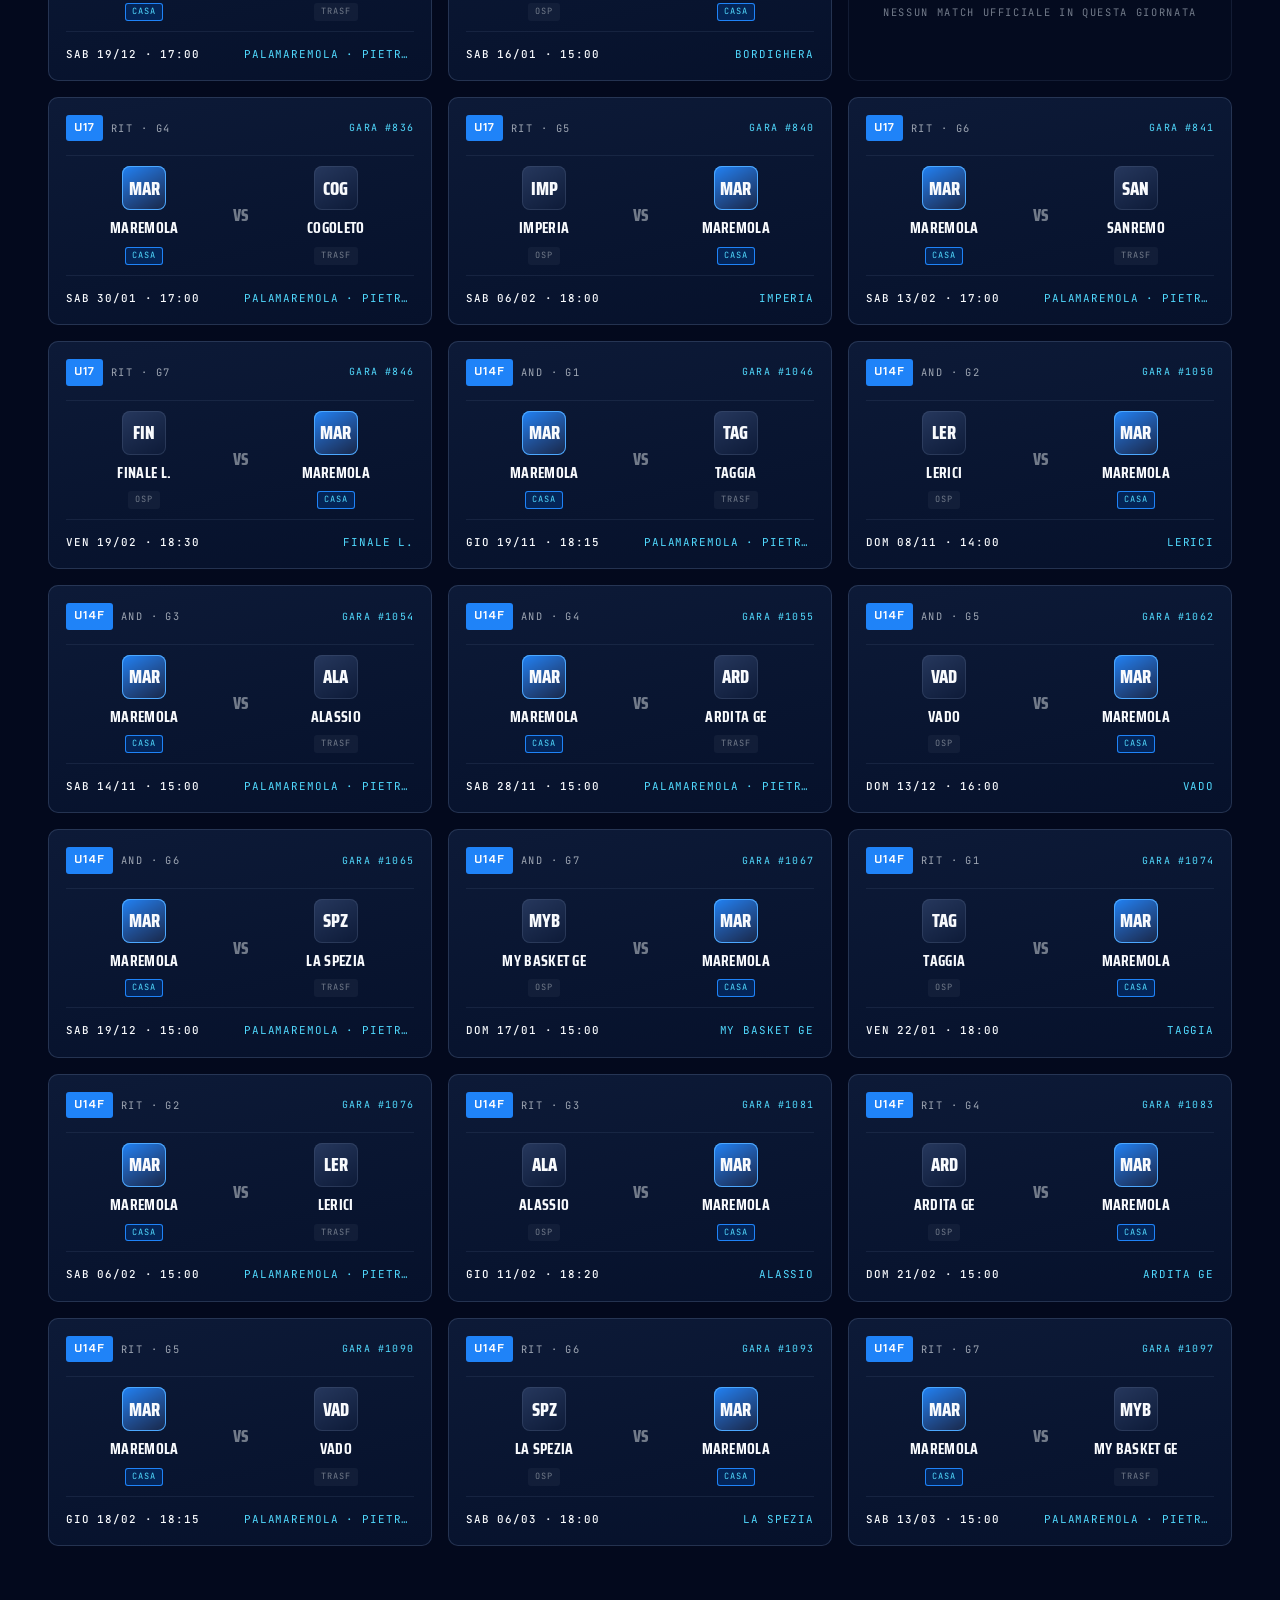
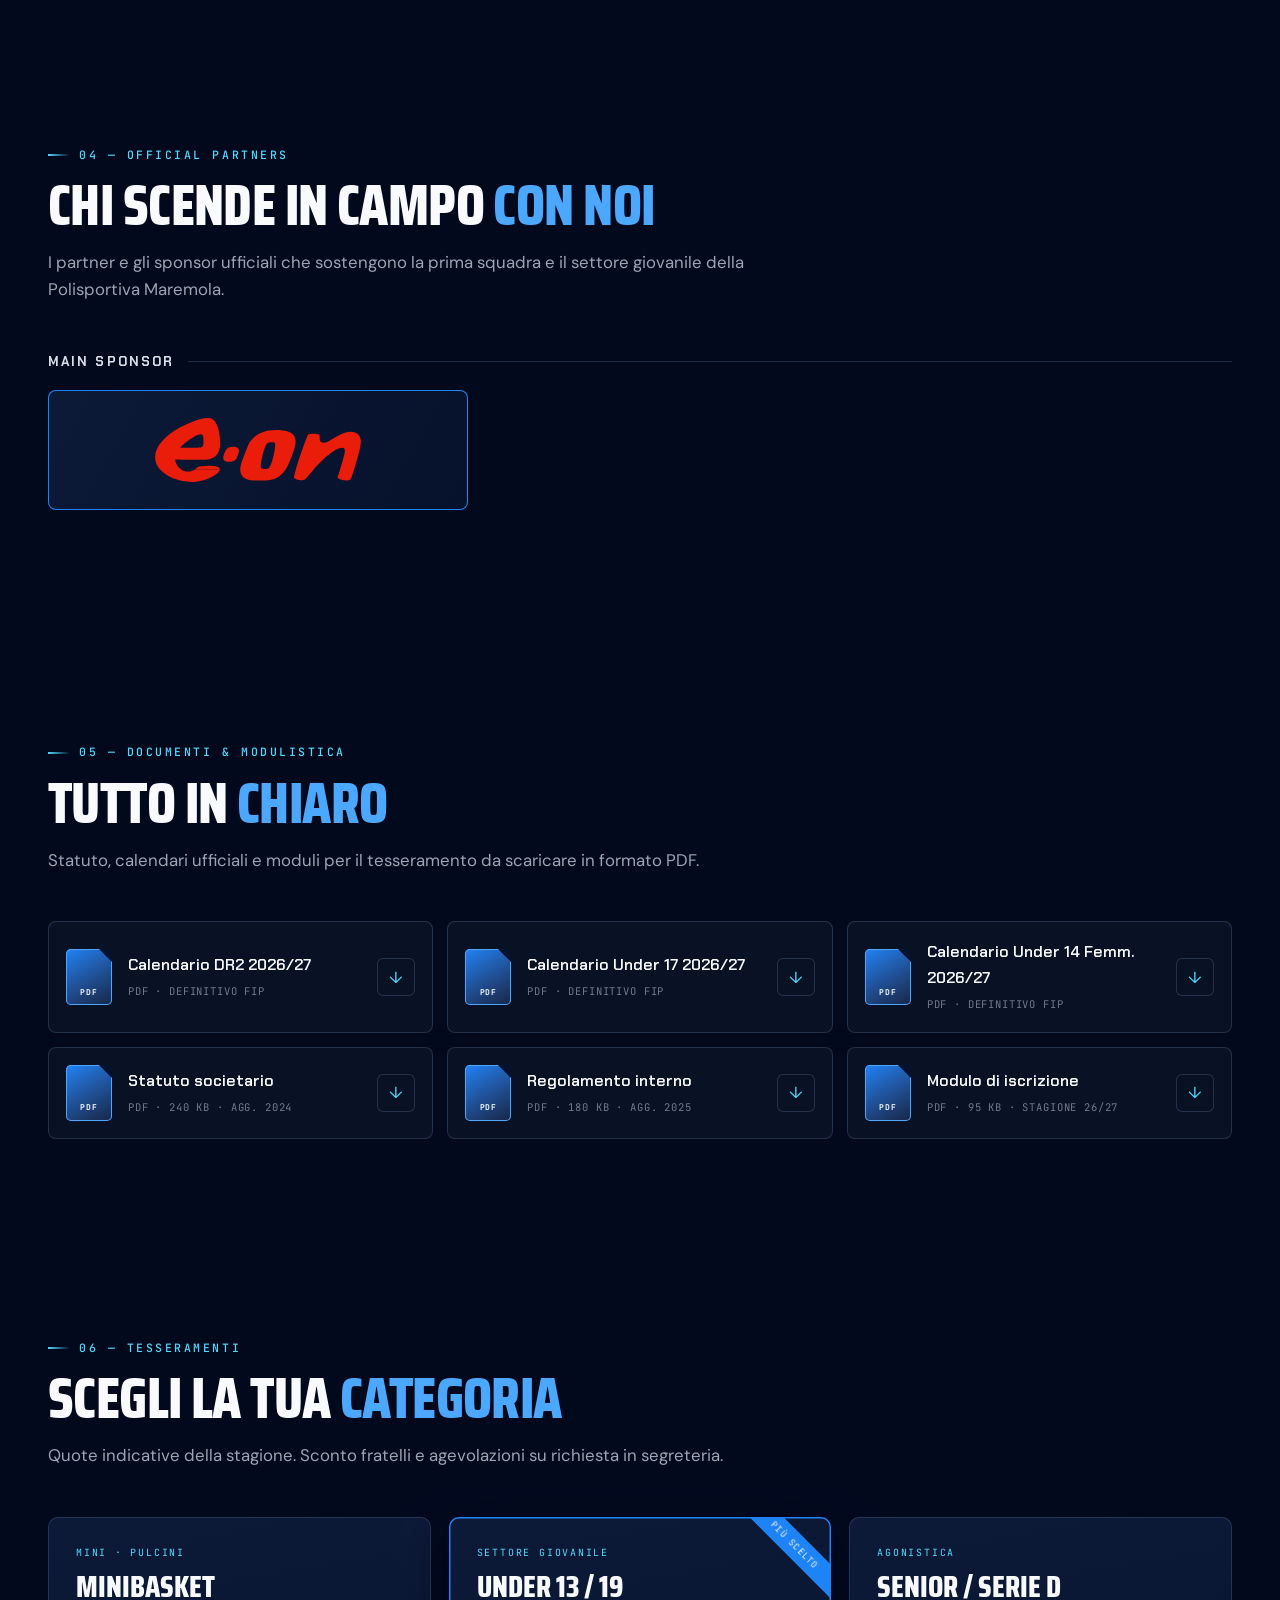
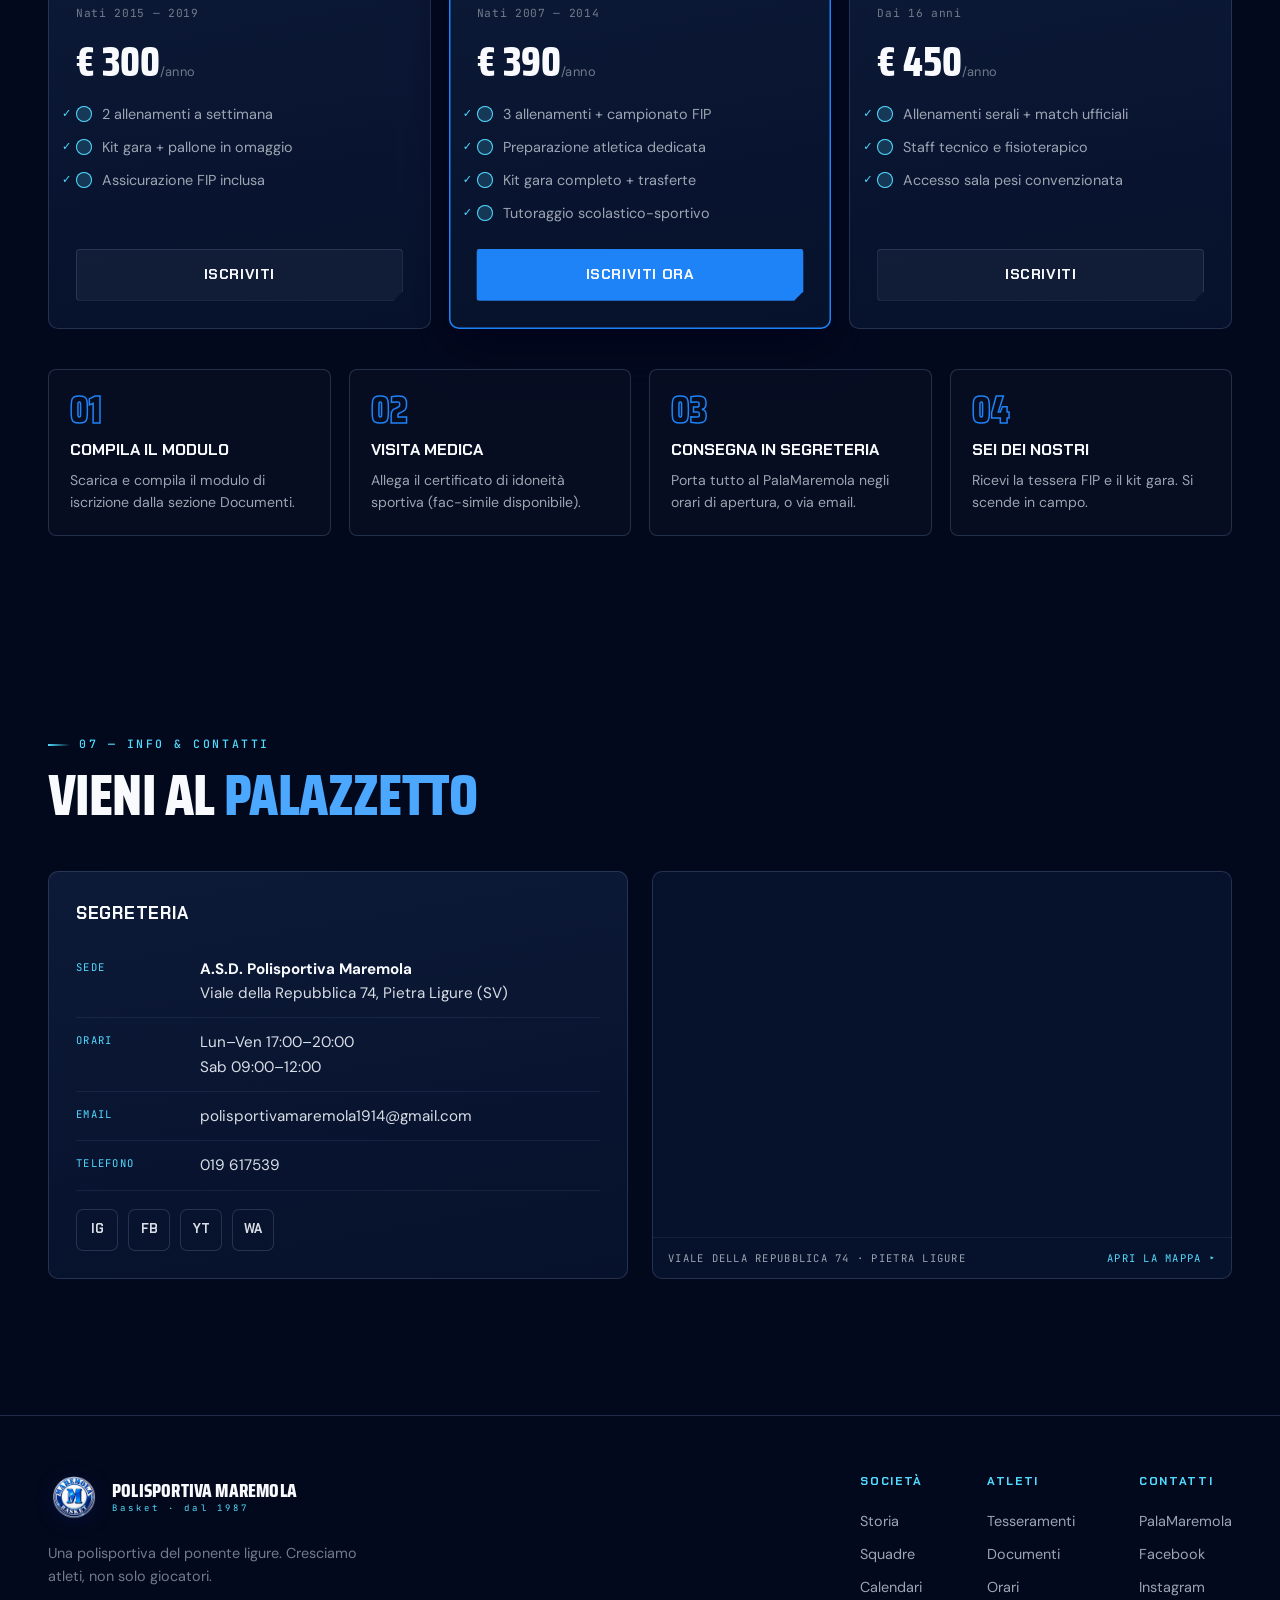
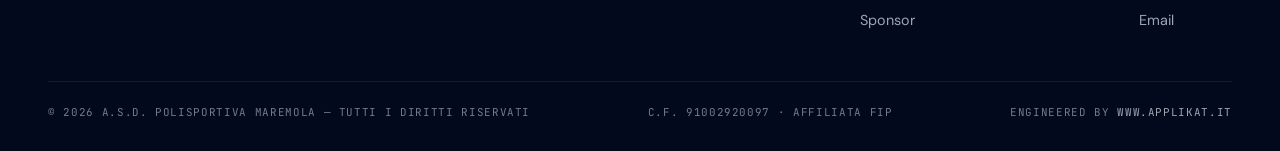
==== commit 7df922c6: "Aggiunta vista calendario mensile interattivo con selettore Elenco/Mese, navigazione date e dettagli" ====
--- a/index.html
+++ b/index.html
@@ -224,6 +224,16 @@
           <button class="cal-filter" data-filter="home">Solo Casa</button>
         </div>
         <div class="cal-actions">
+          <div class="cal-view-switch" role="group" aria-label="Modalità di visualizzazione">
+            <button class="cal-view-btn active" data-view="list" aria-pressed="true" title="Vista elenco gare">
+              <svg width="13" height="13" viewBox="0 0 16 16" fill="currentColor" aria-hidden="true"><path d="M2 3h12v2H2zm0 4h12v2H2zm0 4h12v2H2z"/></svg>
+              <span>Elenco</span>
+            </button>
+            <button class="cal-view-btn" data-view="month" aria-pressed="false" title="Vista calendario mensile">
+              <svg width="13" height="13" viewBox="0 0 16 16" fill="currentColor" aria-hidden="true"><path d="M3 2h10a1 1 0 0 1 1 1v10a1 1 0 0 1-1 1H3a1 1 0 0 1-1-1V3a1 1 0 0 1 1-1zm1 3v8h8V5H4zm1 2h2v2H5V7zm3 0h2v2H8V7z"/></svg>
+              <span>Mese</span>
+            </button>
+          </div>
           <a class="btn btn-ghost cal-dl-btn" id="calDownloadBtn" href="assets/calendari/calendario-dr2-2026-2027.pdf" target="_blank" rel="noopener">
             Scarica PDF ↓
           </a>
@@ -231,7 +241,35 @@
       </div>
     </div>
 
+    <!-- Vista 1: Elenco sequenziale a griglia -->
     <div class="cal-grid reveal" id="calGrid" aria-live="polite"></div>
+
+    <!-- Vista 2: Calendario Mensile Interattivo -->
+    <div class="cal-month-wrap reveal hidden" id="calMonthWrap" aria-live="polite">
+      <div class="month-nav">
+        <div class="month-nav-ctrl">
+          <button class="month-nav-btn" id="monthPrevBtn" aria-label="Mese precedente">‹</button>
+          <h3 class="month-title" id="monthTitle">Ottobre 2026</h3>
+          <button class="month-nav-btn" id="monthNextBtn" aria-label="Mese successivo">›</button>
+        </div>
+        <div class="month-pills" id="monthPills" role="tablist" aria-label="Seleziona mese rapido"></div>
+      </div>
+
+      <div class="month-table">
+        <div class="month-weekdays">
+          <span>Lun</span><span>Mar</span><span>Mer</span><span>Gio</span><span>Ven</span><span>Sab</span><span>Dom</span>
+        </div>
+        <div class="month-days" id="monthDays"></div>
+      </div>
+
+      <div class="month-day-detail hidden" id="monthDayDetail">
+        <div class="month-detail-head">
+          <div class="month-detail-date" id="monthDetailDate">Dettaglio gare</div>
+          <div class="month-detail-count" id="monthDetailCount"></div>
+        </div>
+        <div class="month-detail-matches" id="monthDetailMatches"></div>
+      </div>
+    </div>
   </div>
 </section>
 
--- a/styles.css
+++ b/styles.css
@@ -462,6 +462,27 @@
 .cal-filter:focus-visible, .cal-dl-btn:focus-visible {
   outline: 2px solid var(--cyan); outline-offset: 2px;
 }
+.cal-actions {
+  display: flex; align-items: center; gap: 10px; flex-wrap: wrap;
+}
+.cal-view-switch {
+  display: inline-flex; border-radius: 6px; overflow: hidden;
+  box-shadow: inset 0 0 0 1px var(--line);
+  background: oklch(0.18 0.04 264 / 0.5);
+}
+.cal-view-btn {
+  display: inline-flex; align-items: center; gap: 6px;
+  padding: 8px 14px; font-family: var(--font-hud); font-weight: 600;
+  font-size: 0.78rem; letter-spacing: 0.06em; text-transform: uppercase;
+  color: var(--ink-soft); transition: all 0.15s ease;
+}
+.cal-view-btn svg { width: 13px; height: 13px; opacity: 0.75; }
+.cal-view-btn:hover { color: var(--white); }
+.cal-view-btn.active {
+  background: var(--navy-800); color: var(--cyan);
+  box-shadow: inset 0 0 0 1px var(--cyan); font-weight: 700;
+}
+.cal-view-btn.active svg { opacity: 1; }
 .cal-dl-btn {
   font-size: 0.78rem; padding: 9px 18px;
 }
@@ -567,6 +588,162 @@
 .mcard-bye-sub {
   font-family: var(--font-mono); font-size: 0.65rem; letter-spacing: 0.16em;
   color: var(--ink-dim); text-transform: uppercase; margin-top: 4px;
+}
+
+/* Vista Calendario Mensile */
+.cal-month-wrap {
+  margin-top: 24px; display: flex; flex-direction: column; gap: 18px;
+}
+.cal-month-wrap.hidden { display: none; }
+.month-nav {
+  display: flex; justify-content: space-between; align-items: center;
+  flex-wrap: wrap; gap: 14px; padding: 14px 18px;
+  background: linear-gradient(168deg, var(--navy-850), var(--navy-900));
+  border-radius: 8px; box-shadow: inset 0 0 0 1px var(--line);
+}
+.month-nav-ctrl {
+  display: flex; align-items: center; gap: 12px;
+}
+.month-nav-btn {
+  width: 32px; height: 32px; border-radius: 5px;
+  display: grid; place-items: center; font-size: 1.2rem; line-height: 1;
+  background: var(--navy-800); color: var(--white);
+  box-shadow: inset 0 0 0 1px var(--line);
+  transition: all 0.15s ease;
+}
+.month-nav-btn:hover {
+  background: var(--blue); color: var(--white); box-shadow: inset 0 0 0 1px var(--blue-bright);
+}
+.month-nav-btn:focus-visible { outline: 2px solid var(--cyan); outline-offset: 2px; }
+.month-title {
+  font-family: var(--font-display); font-weight: 800; font-size: 1.25rem;
+  letter-spacing: 0.04em; text-transform: uppercase; color: var(--white);
+  min-width: 170px;
+}
+.month-pills {
+  display: flex; gap: 6px; flex-wrap: wrap;
+}
+.month-pill {
+  font-family: var(--font-mono); font-size: 0.68rem; letter-spacing: 0.12em;
+  text-transform: uppercase; padding: 6px 11px; border-radius: 4px;
+  background: var(--navy-900); color: var(--ink-soft);
+  box-shadow: inset 0 0 0 1px var(--line);
+  transition: all 0.15s ease;
+}
+.month-pill:hover { color: var(--white); box-shadow: inset 0 0 0 1px var(--cyan); }
+.month-pill.active {
+  background: var(--navy-800); color: var(--cyan);
+  box-shadow: inset 0 0 0 1px var(--cyan); font-weight: 700;
+}
+.month-table {
+  background: linear-gradient(168deg, var(--navy-900), var(--navy-950));
+  border-radius: 10px; overflow: hidden;
+  box-shadow: inset 0 0 0 1px var(--line);
+}
+.month-weekdays {
+  display: grid; grid-template-columns: repeat(7, 1fr);
+  background: var(--navy-850); border-bottom: 1px solid var(--line);
+}
+.month-weekdays span {
+  padding: 10px 4px; text-align: center;
+  font-family: var(--font-mono); font-size: 0.68rem; font-weight: 700;
+  letter-spacing: 0.14em; text-transform: uppercase; color: var(--cyan);
+}
+.month-days {
+  display: grid; grid-template-columns: repeat(7, 1fr);
+  gap: 1px; background: var(--line-soft);
+}
+.month-day-cell {
+  background: var(--navy-950); min-height: 96px; padding: 8px;
+  display: flex; flex-direction: column; gap: 4px; position: relative;
+  transition: background 0.15s ease, box-shadow 0.15s ease;
+  cursor: pointer;
+}
+.month-day-cell:hover {
+  background: var(--navy-900);
+}
+.month-day-cell.is-other-month {
+  background: oklch(0.12 0.03 264 / 0.5); opacity: 0.4; cursor: default;
+}
+.month-day-cell.is-today {
+  box-shadow: inset 0 0 0 2px var(--cyan);
+}
+.month-day-cell.is-selected {
+  box-shadow: inset 0 0 0 2px var(--blue-bright), 0 0 16px oklch(0.45 0.18 256 / 0.4);
+  background: var(--navy-900);
+}
+.day-num-wrap {
+  display: flex; justify-content: space-between; align-items: center;
+}
+.day-num {
+  font-family: var(--font-mono); font-size: 0.8rem; font-weight: 700;
+  color: var(--ink-soft);
+}
+.month-day-cell.is-today .day-num {
+  color: var(--cyan); font-weight: 800;
+}
+.day-matches-count {
+  font-family: var(--font-mono); font-size: 0.56rem; letter-spacing: 0.08em;
+  padding: 1px 5px; border-radius: 3px; background: var(--blue); color: var(--white);
+}
+.day-match-chips {
+  display: flex; flex-direction: column; gap: 4px; margin-top: 2px;
+}
+.day-chip {
+  display: flex; align-items: center; justify-content: space-between; gap: 4px;
+  padding: 3px 6px; border-radius: 3px; font-family: var(--font-mono);
+  font-size: 0.62rem; line-height: 1.1; text-transform: uppercase;
+  overflow: hidden; text-overflow: ellipsis; white-space: nowrap;
+}
+.day-chip.cat-dr2 {
+  background: oklch(0.22 0.08 210 / 0.7); color: var(--cyan);
+  box-shadow: inset 0 0 0 1px oklch(0.55 0.16 210 / 0.4);
+}
+.day-chip.cat-u17 {
+  background: oklch(0.25 0.12 256 / 0.7); color: #9bc5ff;
+  box-shadow: inset 0 0 0 1px oklch(0.55 0.18 256 / 0.5);
+}
+.day-chip.cat-u14f {
+  background: oklch(0.25 0.12 310 / 0.7); color: #f5b2ff;
+  box-shadow: inset 0 0 0 1px oklch(0.55 0.18 310 / 0.5);
+}
+.day-chip-loc {
+  font-size: 0.55rem; opacity: 0.85;
+}
+.day-mobile-dots {
+  display: none; gap: 3px; justify-content: center; margin-top: 4px;
+}
+.day-dot {
+  width: 6px; height: 6px; border-radius: 50%;
+}
+.day-dot.cat-dr2 { background: var(--cyan); }
+.day-dot.cat-u17 { background: var(--blue-bright); }
+.day-dot.cat-u14f { background: #f08aff; }
+
+/* Day Detail Panel */
+.month-day-detail {
+  background: linear-gradient(168deg, var(--navy-850), var(--navy-900));
+  border-radius: 10px; padding: 20px;
+  box-shadow: inset 0 0 0 1px var(--blue-bright), 0 16px 36px oklch(0.1 0.06 264 / 0.55);
+  display: flex; flex-direction: column; gap: 14px;
+}
+.month-day-detail.hidden { display: none; }
+.month-detail-head {
+  display: flex; justify-content: space-between; align-items: center;
+  flex-wrap: wrap; gap: 10px; padding-bottom: 12px;
+  border-bottom: 1px solid var(--line-soft);
+}
+.month-detail-date {
+  font-family: var(--font-display); font-weight: 800; font-size: 1.25rem;
+  text-transform: uppercase; color: var(--white); letter-spacing: 0.02em;
+}
+.month-detail-count {
+  font-family: var(--font-mono); font-size: 0.7rem; letter-spacing: 0.14em;
+  text-transform: uppercase; color: var(--cyan);
+}
+.month-detail-matches {
+  display: grid; grid-template-columns: repeat(auto-fill, minmax(300px, 1fr));
+  gap: 14px;
 }
 
 /* ════════════════════════════════════════════
@@ -849,8 +1026,19 @@
   .info-grid { grid-template-columns: 1fr; }
   .mappa-frame { height: 260px; }
   .cal-subbar { flex-direction: column; align-items: stretch; gap: 12px; }
-  .cal-actions { width: 100%; }
-  .cal-dl-btn { width: 100%; justify-content: center; }
+  .cal-actions { width: 100%; justify-content: space-between; }
+  .cal-dl-btn { justify-content: center; }
+}
+@media (max-width: 760px) {
+  .month-day-cell { min-height: 52px; padding: 4px 2px; align-items: center; }
+  .day-num-wrap { justify-content: center; }
+  .day-matches-count { display: none; }
+  .day-match-chips { display: none; }
+  .day-mobile-dots { display: flex; }
+  .month-weekdays span { font-size: 0.58rem; padding: 6px 2px; }
+  .month-title { min-width: auto; font-size: 1.05rem; }
+  .month-pills { display: none; }
+  .month-detail-matches { grid-template-columns: 1fr; }
 }
 @media (max-width: 560px) {
   .wrap, .hud-inner { padding-left: 18px; padding-right: 18px; }
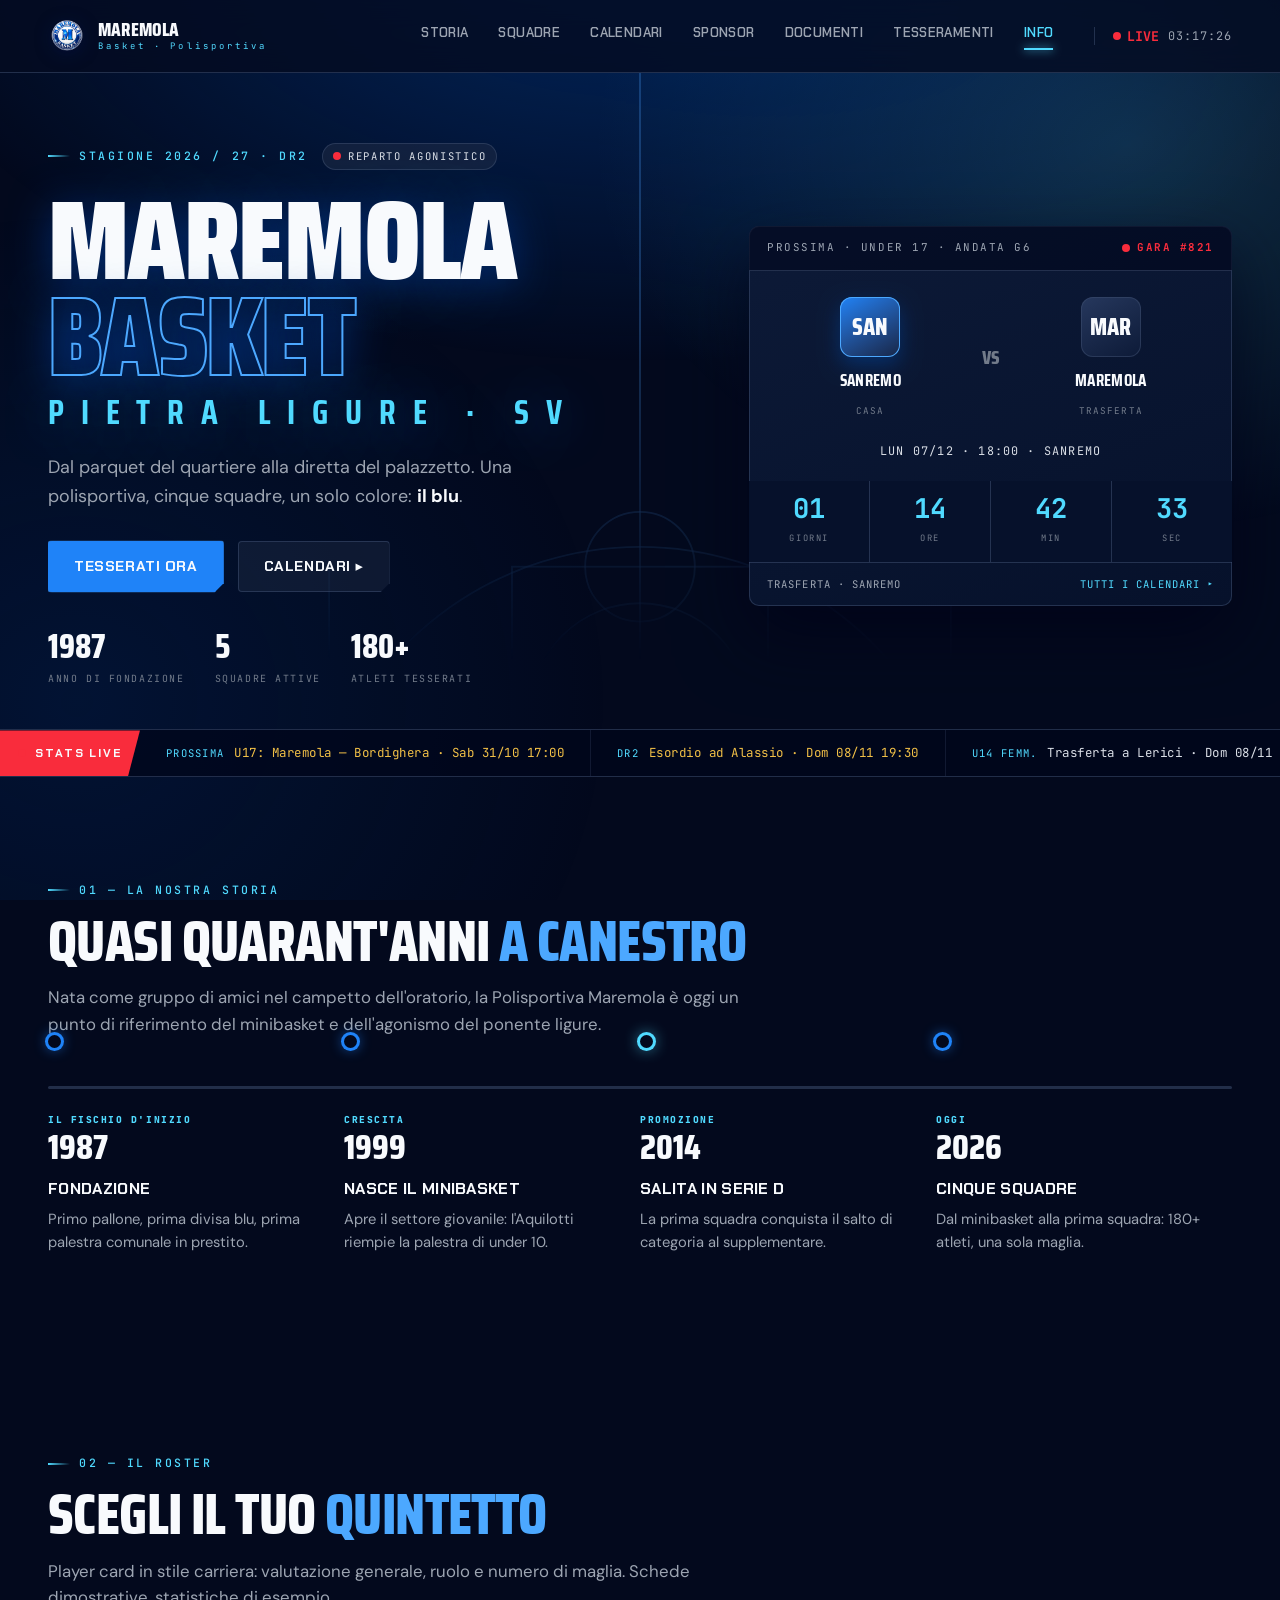
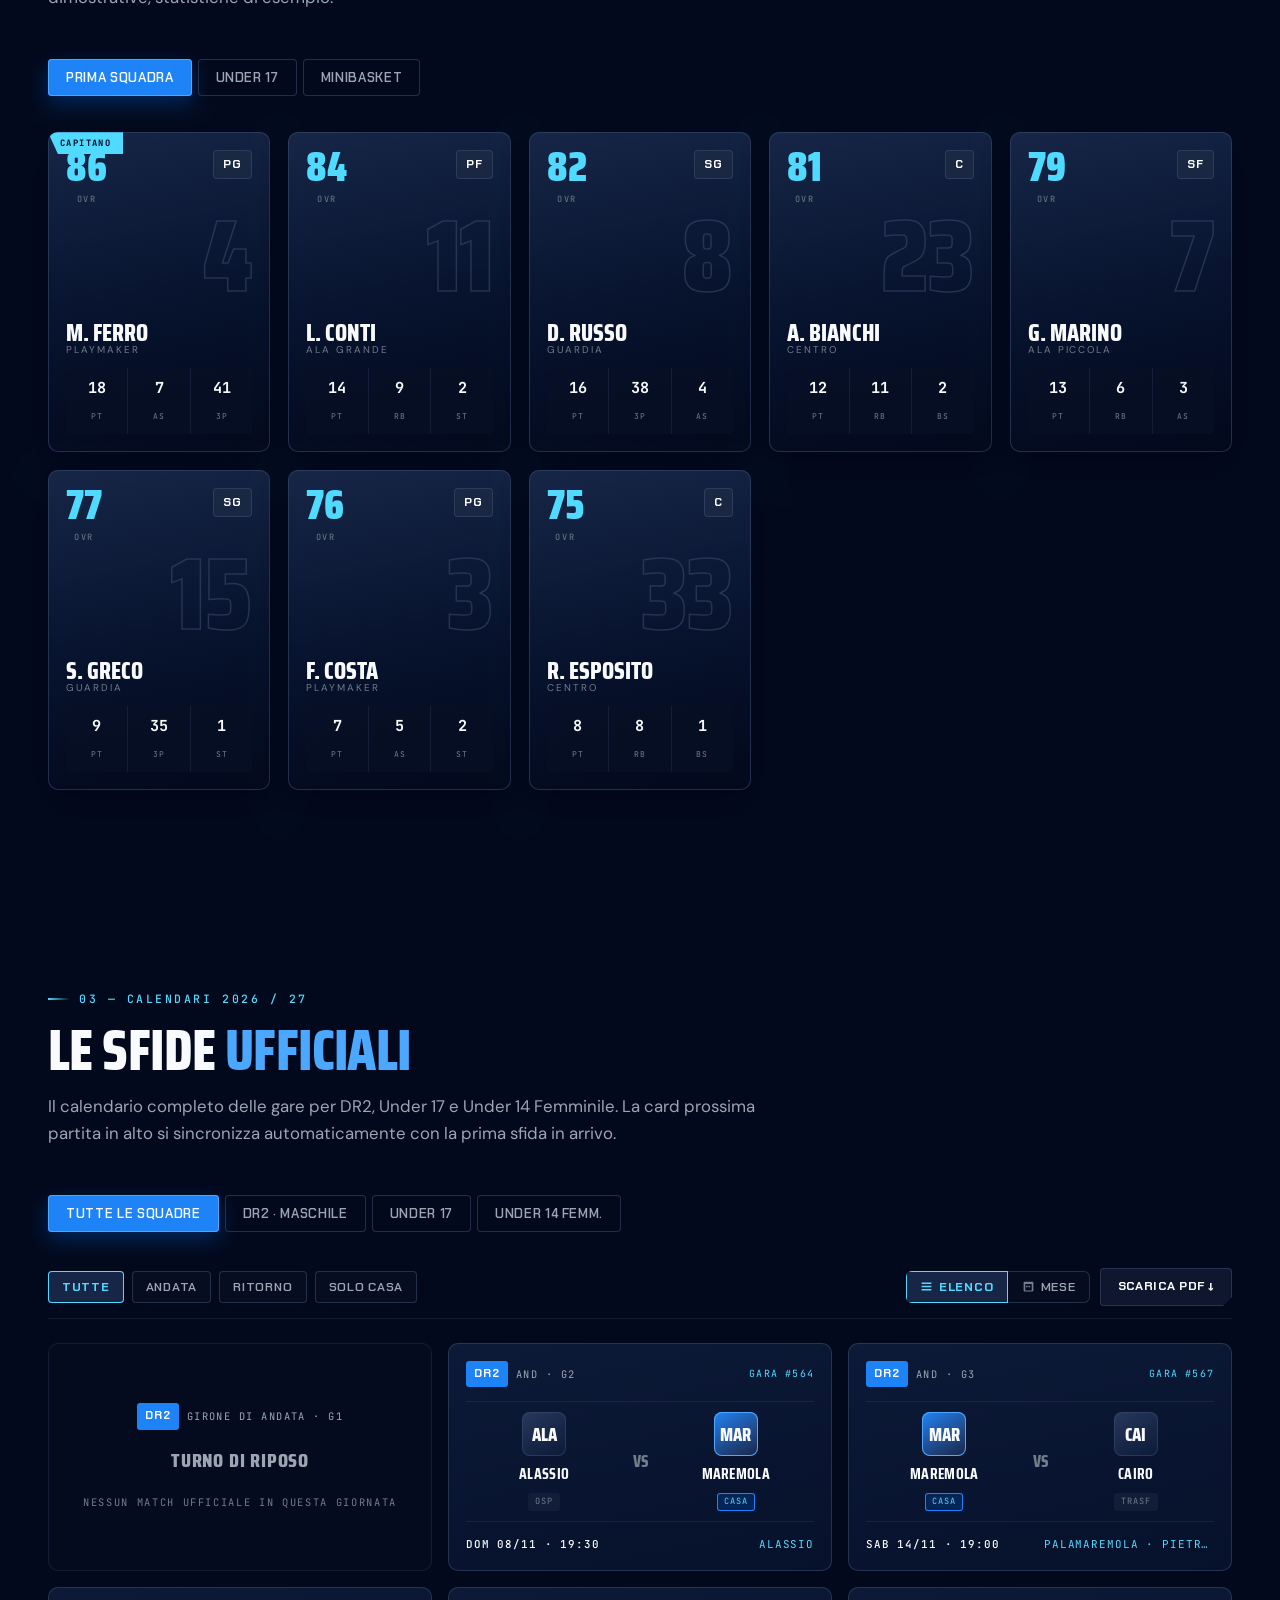
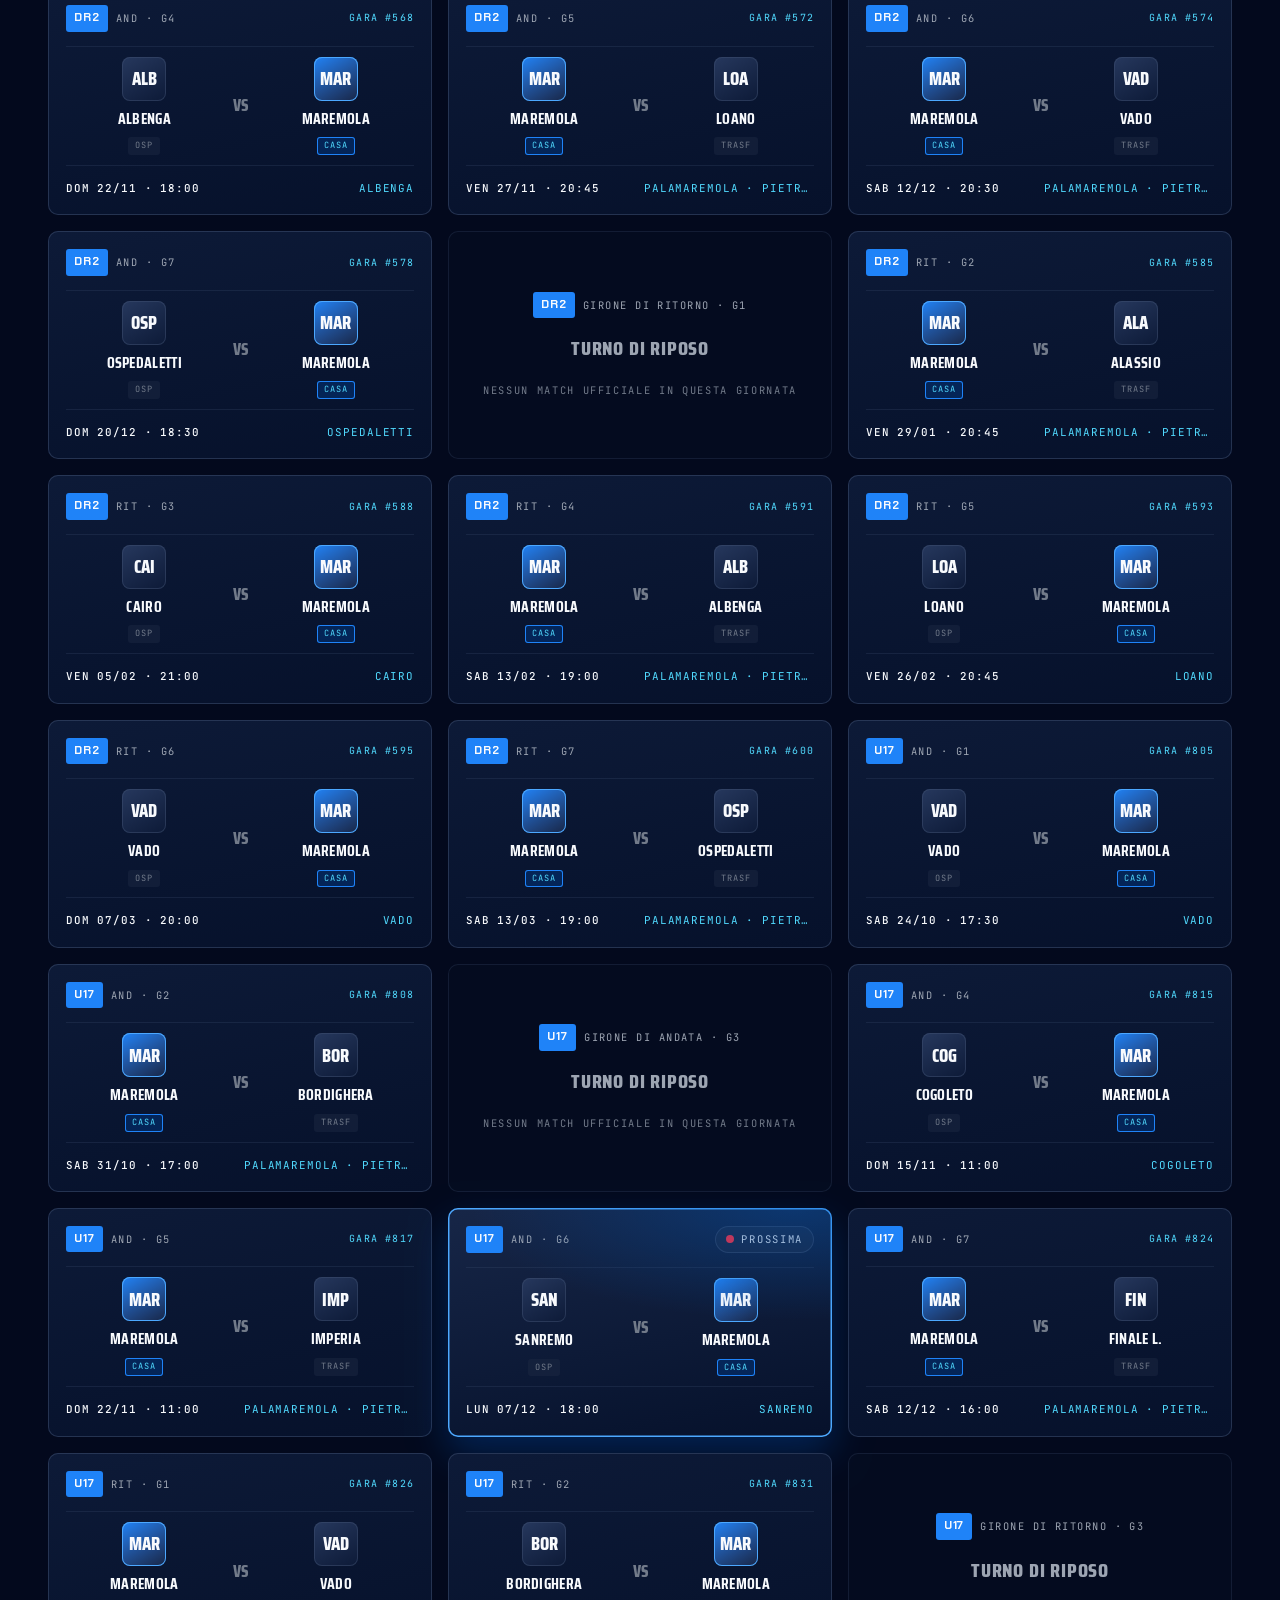
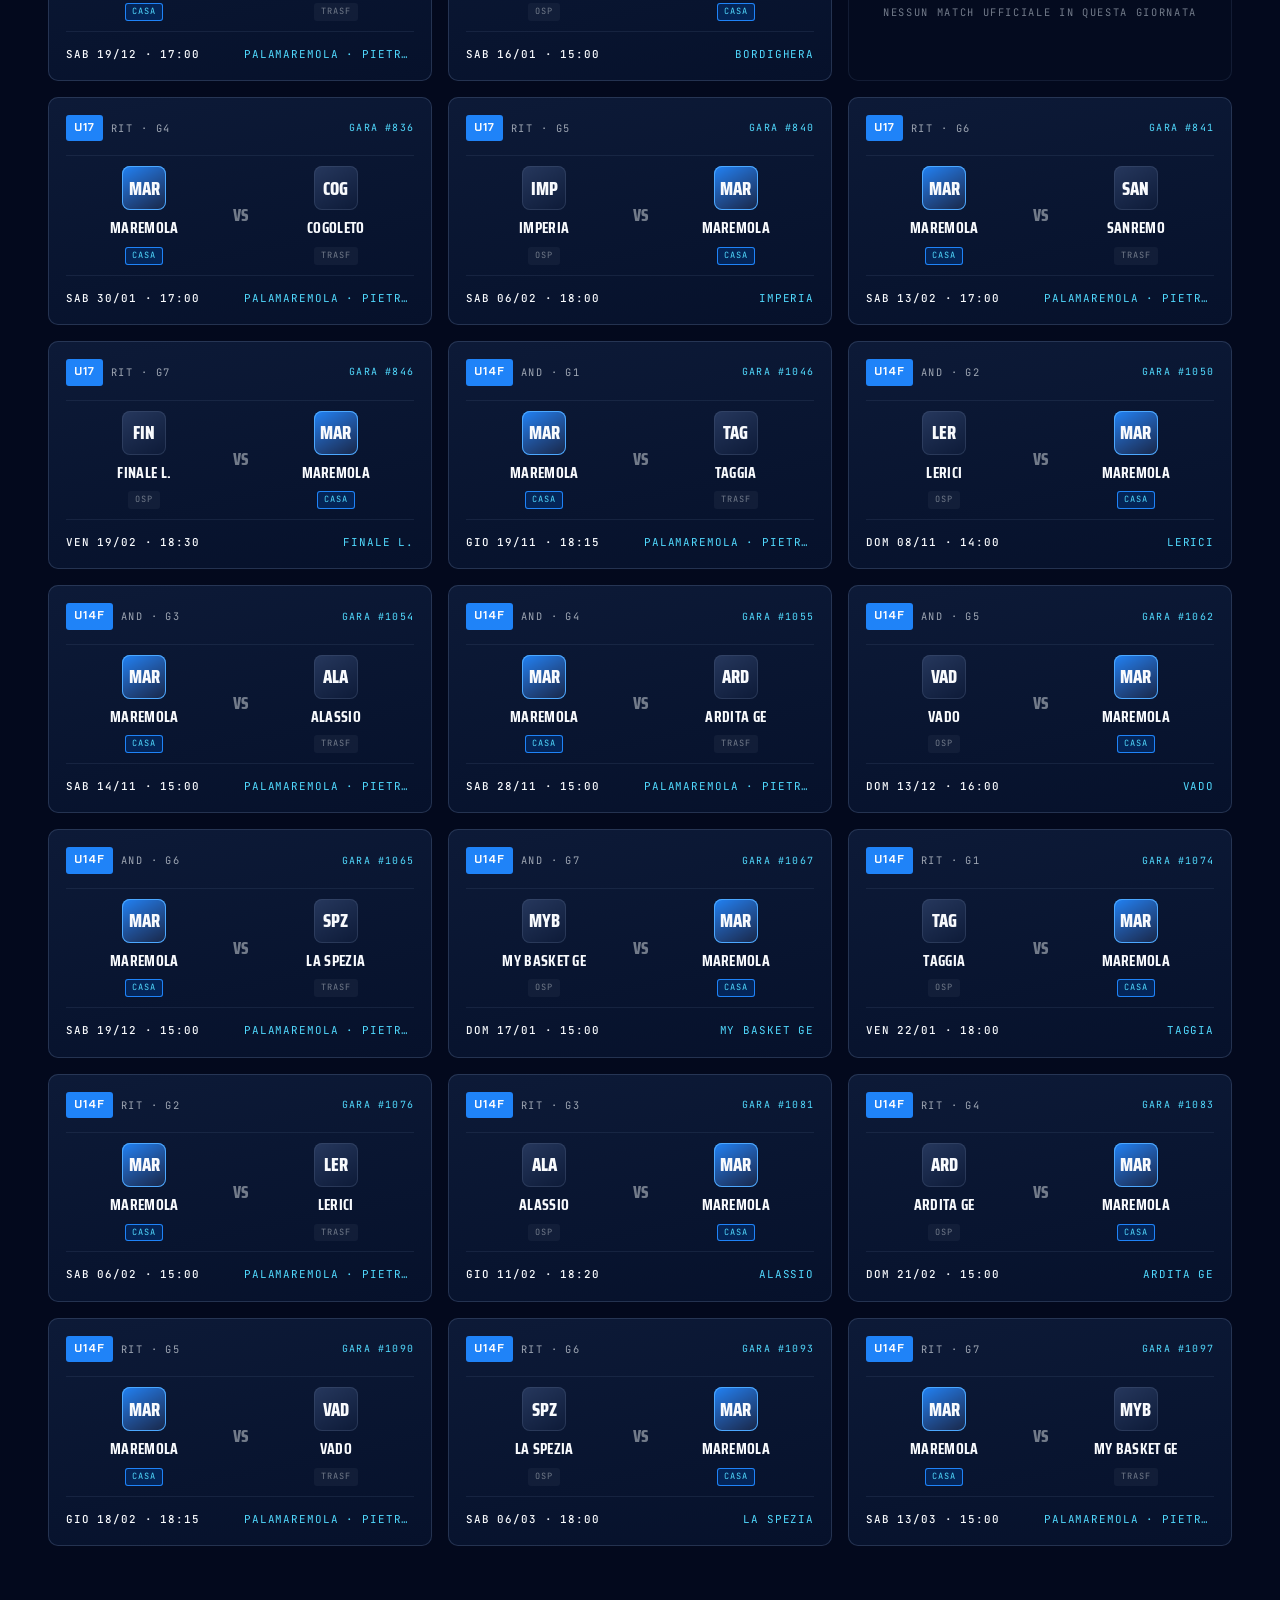
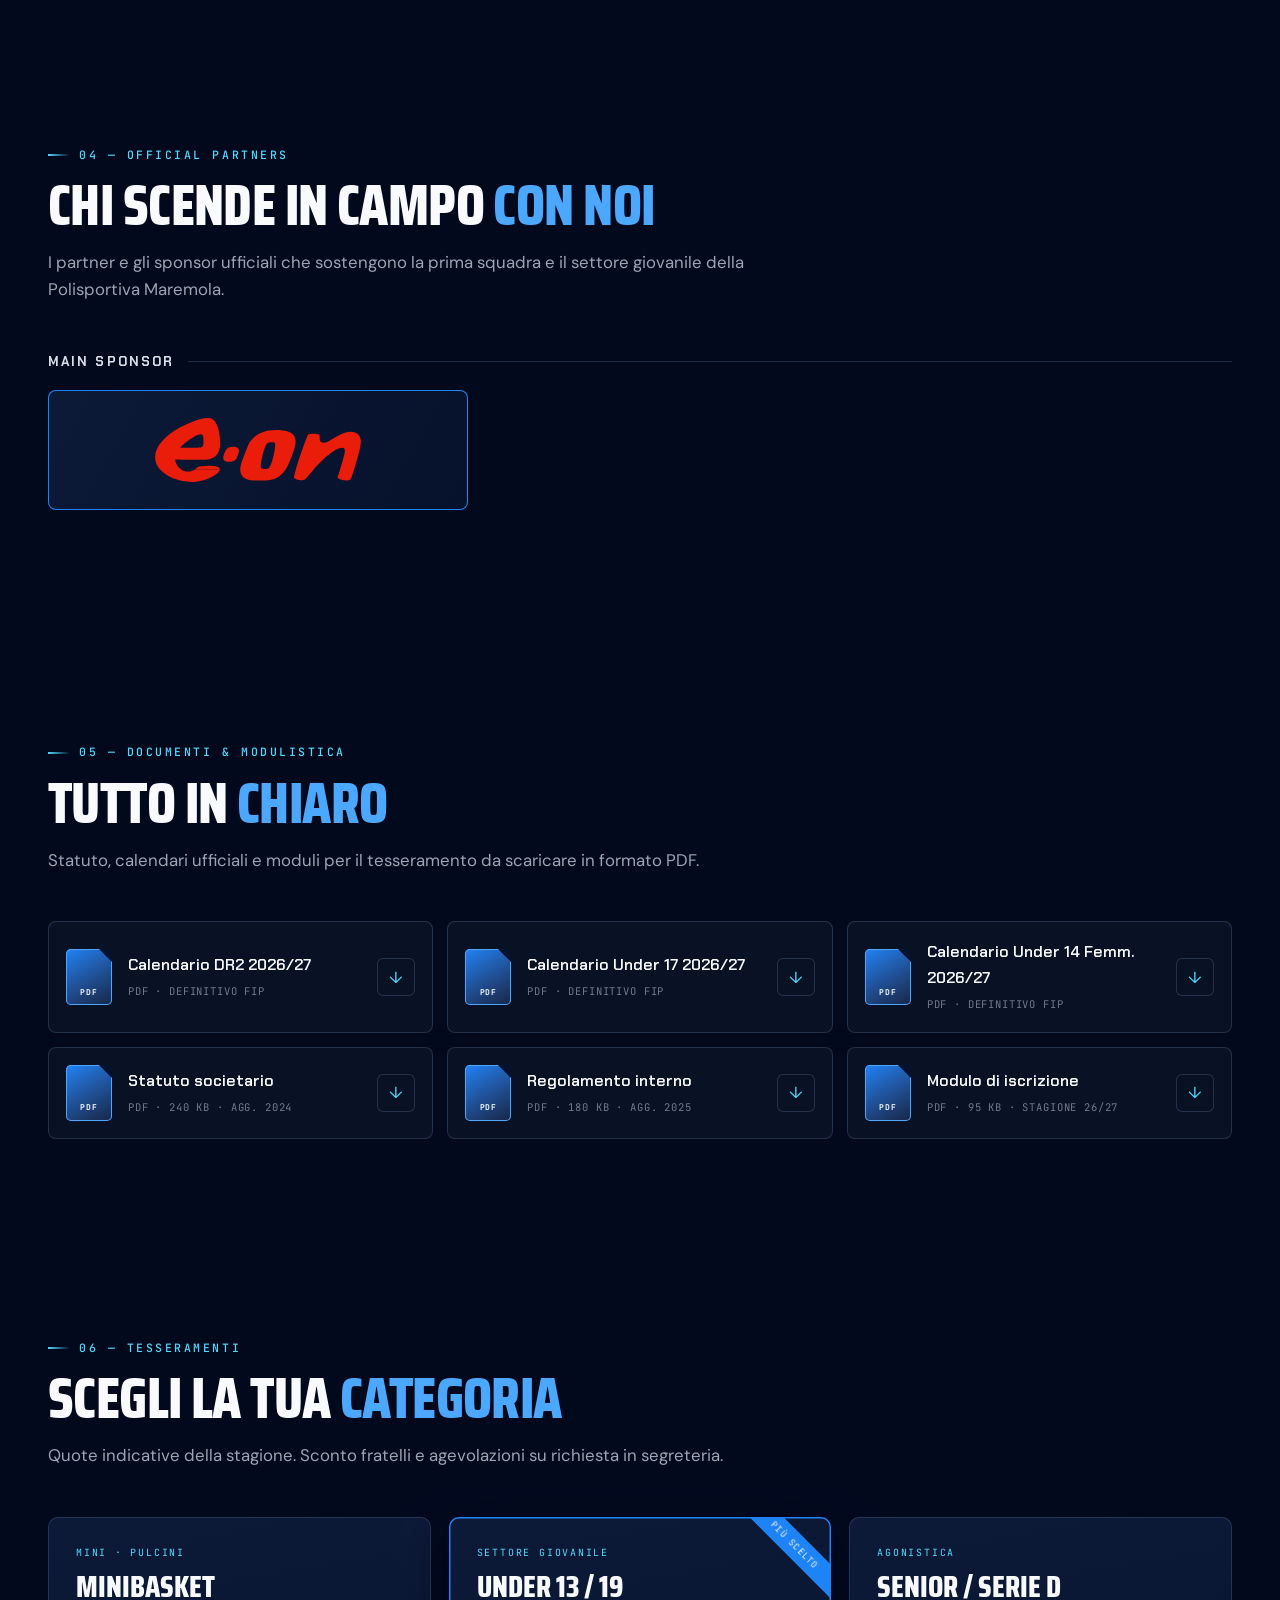
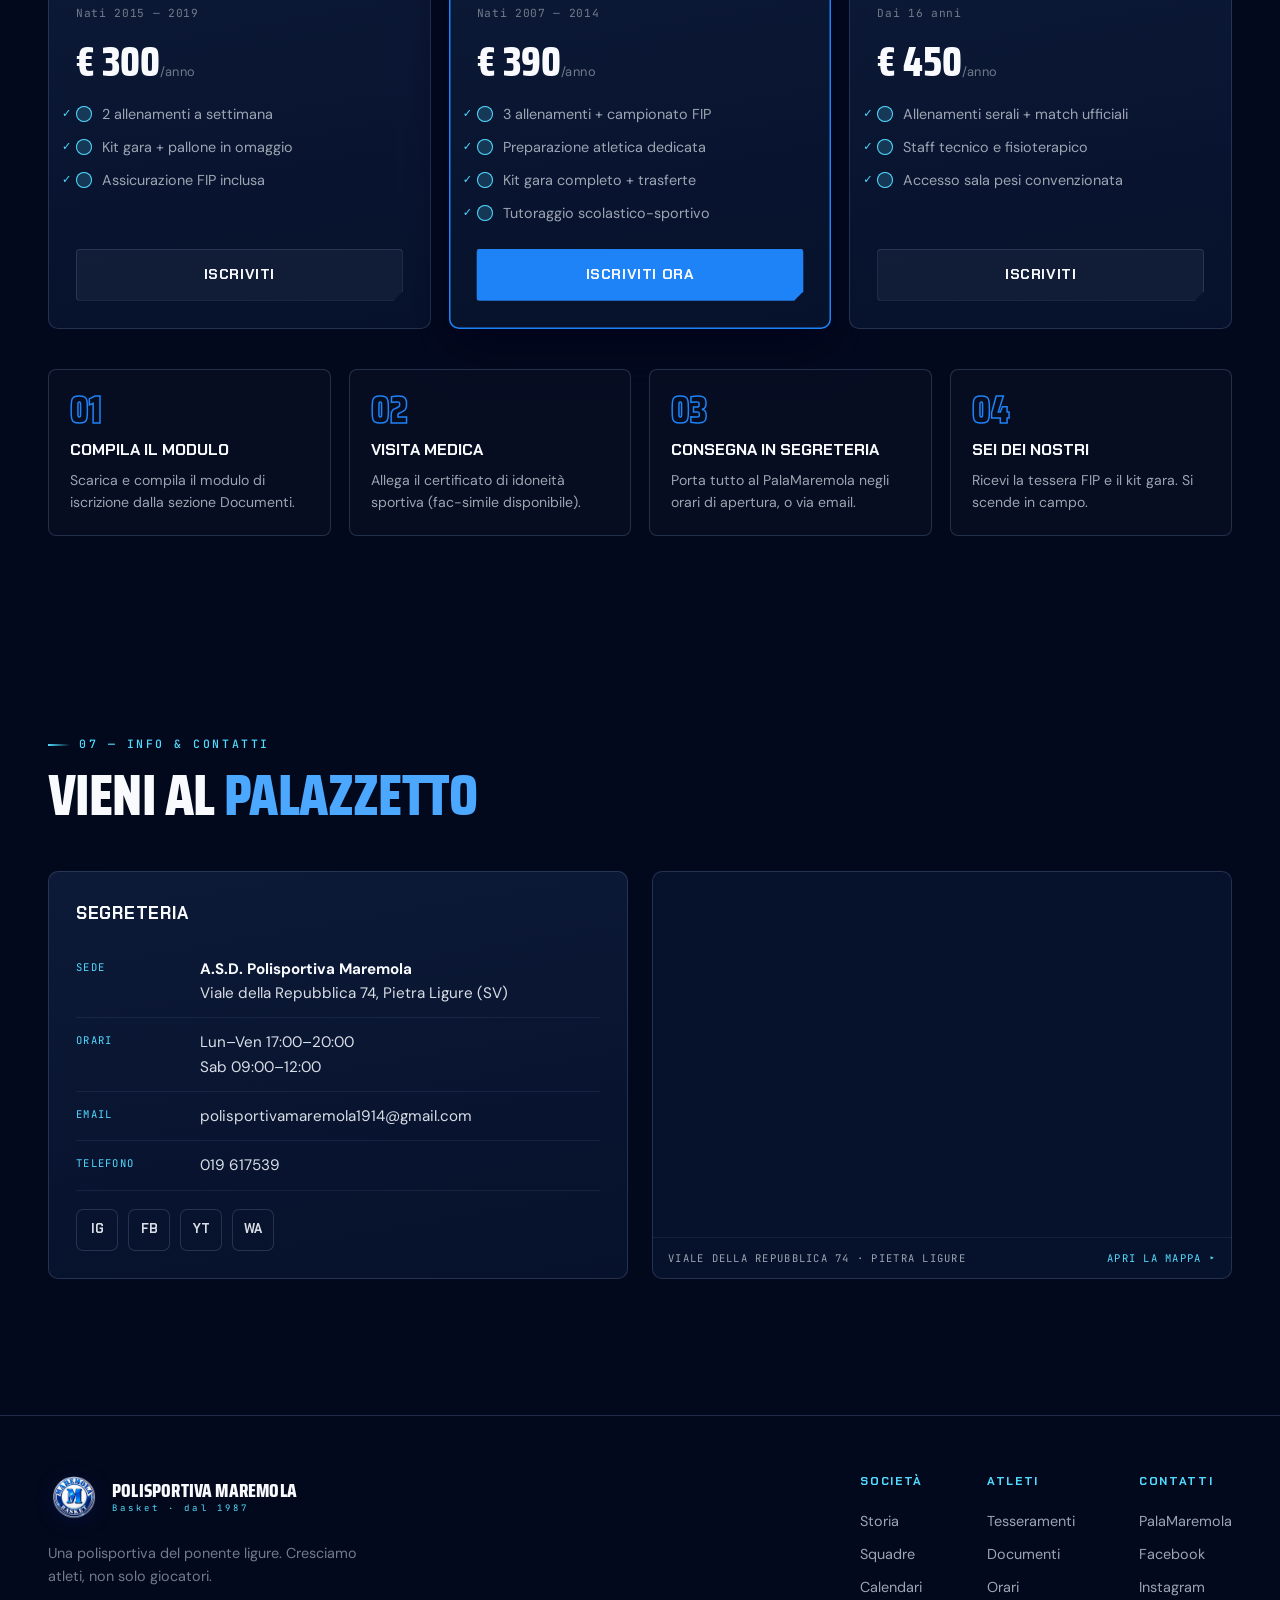
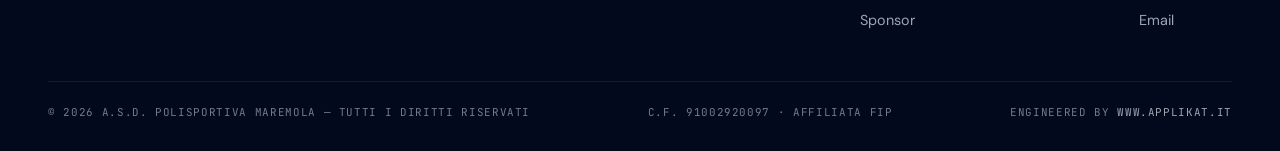
==== commit 04062035: "Fix: visibilità e gestione toggle vista calendario mensile (rimosso reveal e forzato display switch)" ====
--- a/index.html
+++ b/index.html
@@ -245,7 +245,7 @@
     <div class="cal-grid reveal" id="calGrid" aria-live="polite"></div>
 
     <!-- Vista 2: Calendario Mensile Interattivo -->
-    <div class="cal-month-wrap reveal hidden" id="calMonthWrap" aria-live="polite">
+    <div class="cal-month-wrap hidden" id="calMonthWrap" aria-live="polite">
       <div class="month-nav">
         <div class="month-nav-ctrl">
           <button class="month-nav-btn" id="monthPrevBtn" aria-label="Mese precedente">‹</button>
--- a/styles.css
+++ b/styles.css
@@ -474,8 +474,9 @@
   display: inline-flex; align-items: center; gap: 6px;
   padding: 8px 14px; font-family: var(--font-hud); font-weight: 600;
   font-size: 0.78rem; letter-spacing: 0.06em; text-transform: uppercase;
-  color: var(--ink-soft); transition: all 0.15s ease;
-}
+  color: var(--ink-soft); transition: all 0.15s ease; cursor: pointer;
+}
+.cal-view-btn * { pointer-events: none; }
 .cal-view-btn svg { width: 13px; height: 13px; opacity: 0.75; }
 .cal-view-btn:hover { color: var(--white); }
 .cal-view-btn.active {
@@ -490,6 +491,7 @@
   display: grid; grid-template-columns: repeat(auto-fill, minmax(320px, 1fr));
   gap: 16px; margin-top: 24px;
 }
+.cal-grid.hidden { display: none !important; }
 .mcard {
   position: relative; border-radius: 10px; overflow: hidden;
   background: linear-gradient(168deg, var(--navy-850), var(--navy-900));
@@ -745,6 +747,7 @@
   display: grid; grid-template-columns: repeat(auto-fill, minmax(300px, 1fr));
   gap: 14px;
 }
+.month-no-matches { grid-column: 1 / -1; width: 100%; }
 
 /* ════════════════════════════════════════════
    SPONSOR
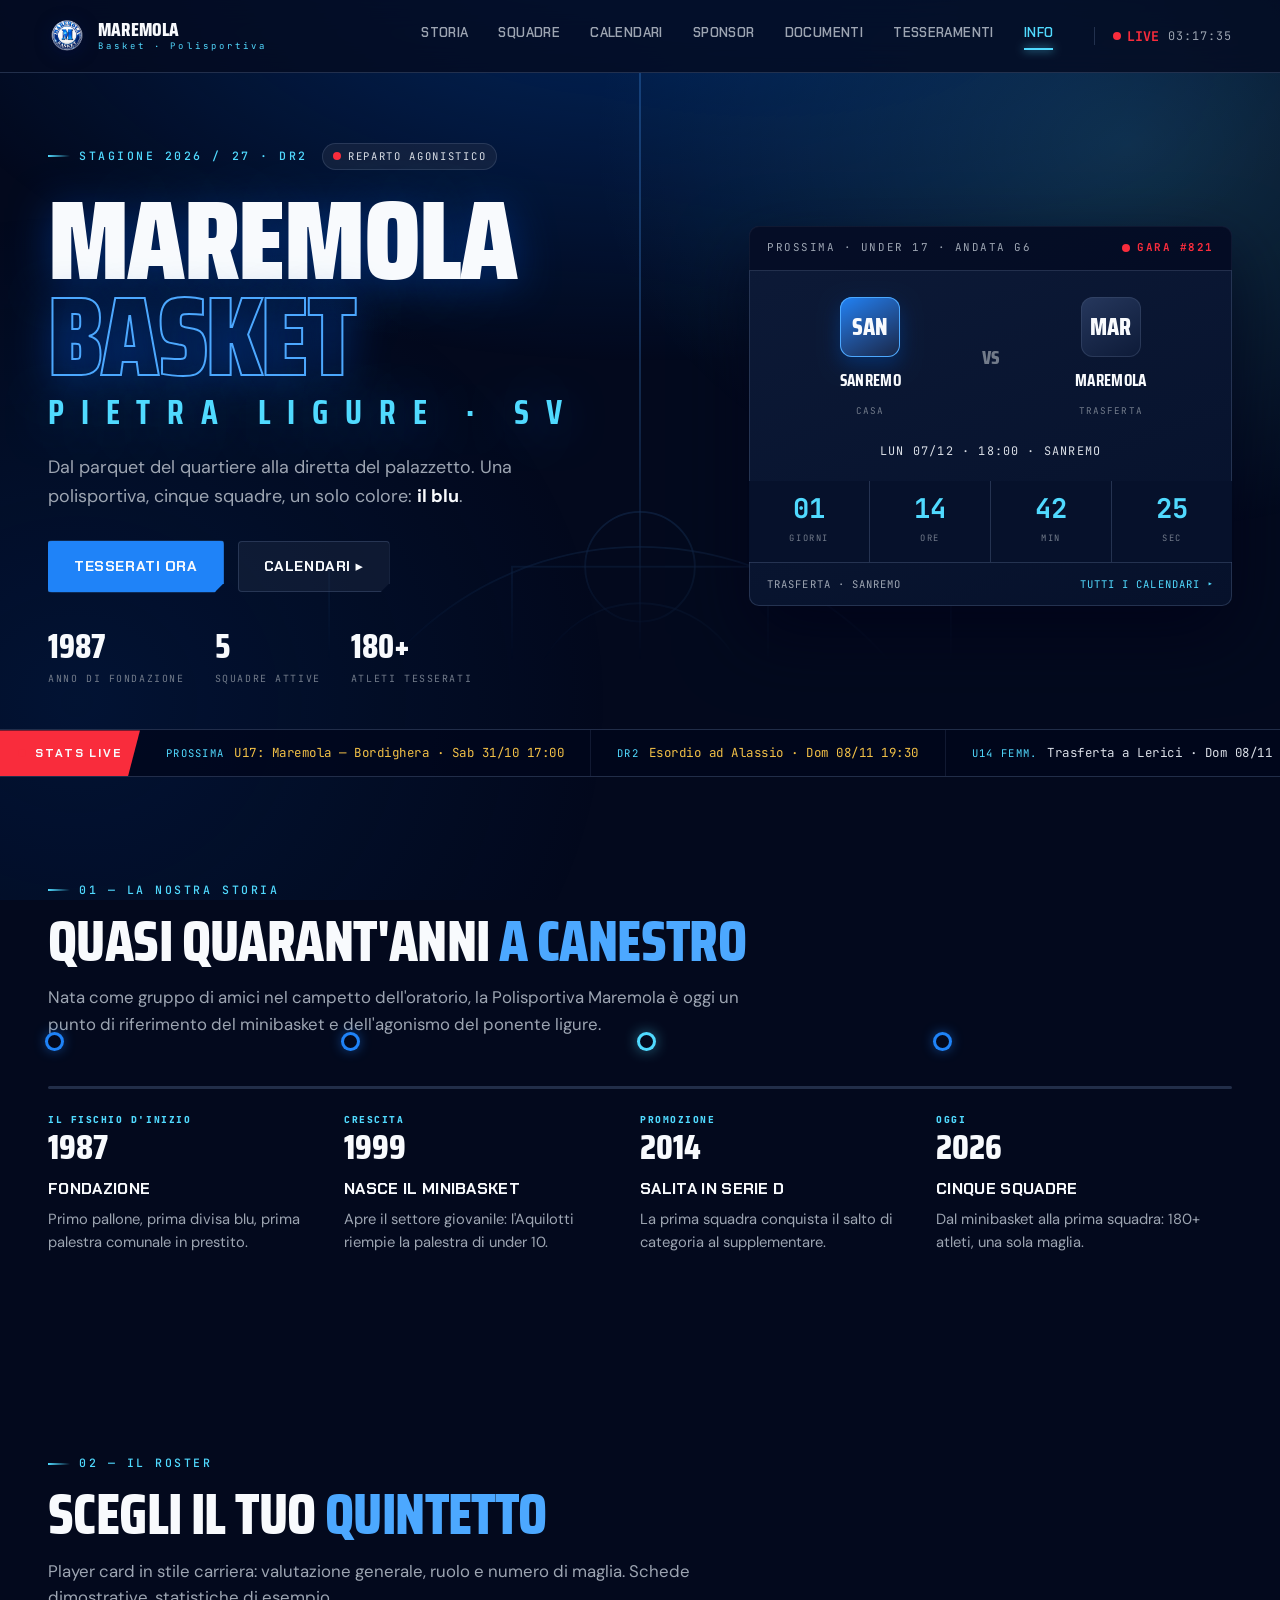
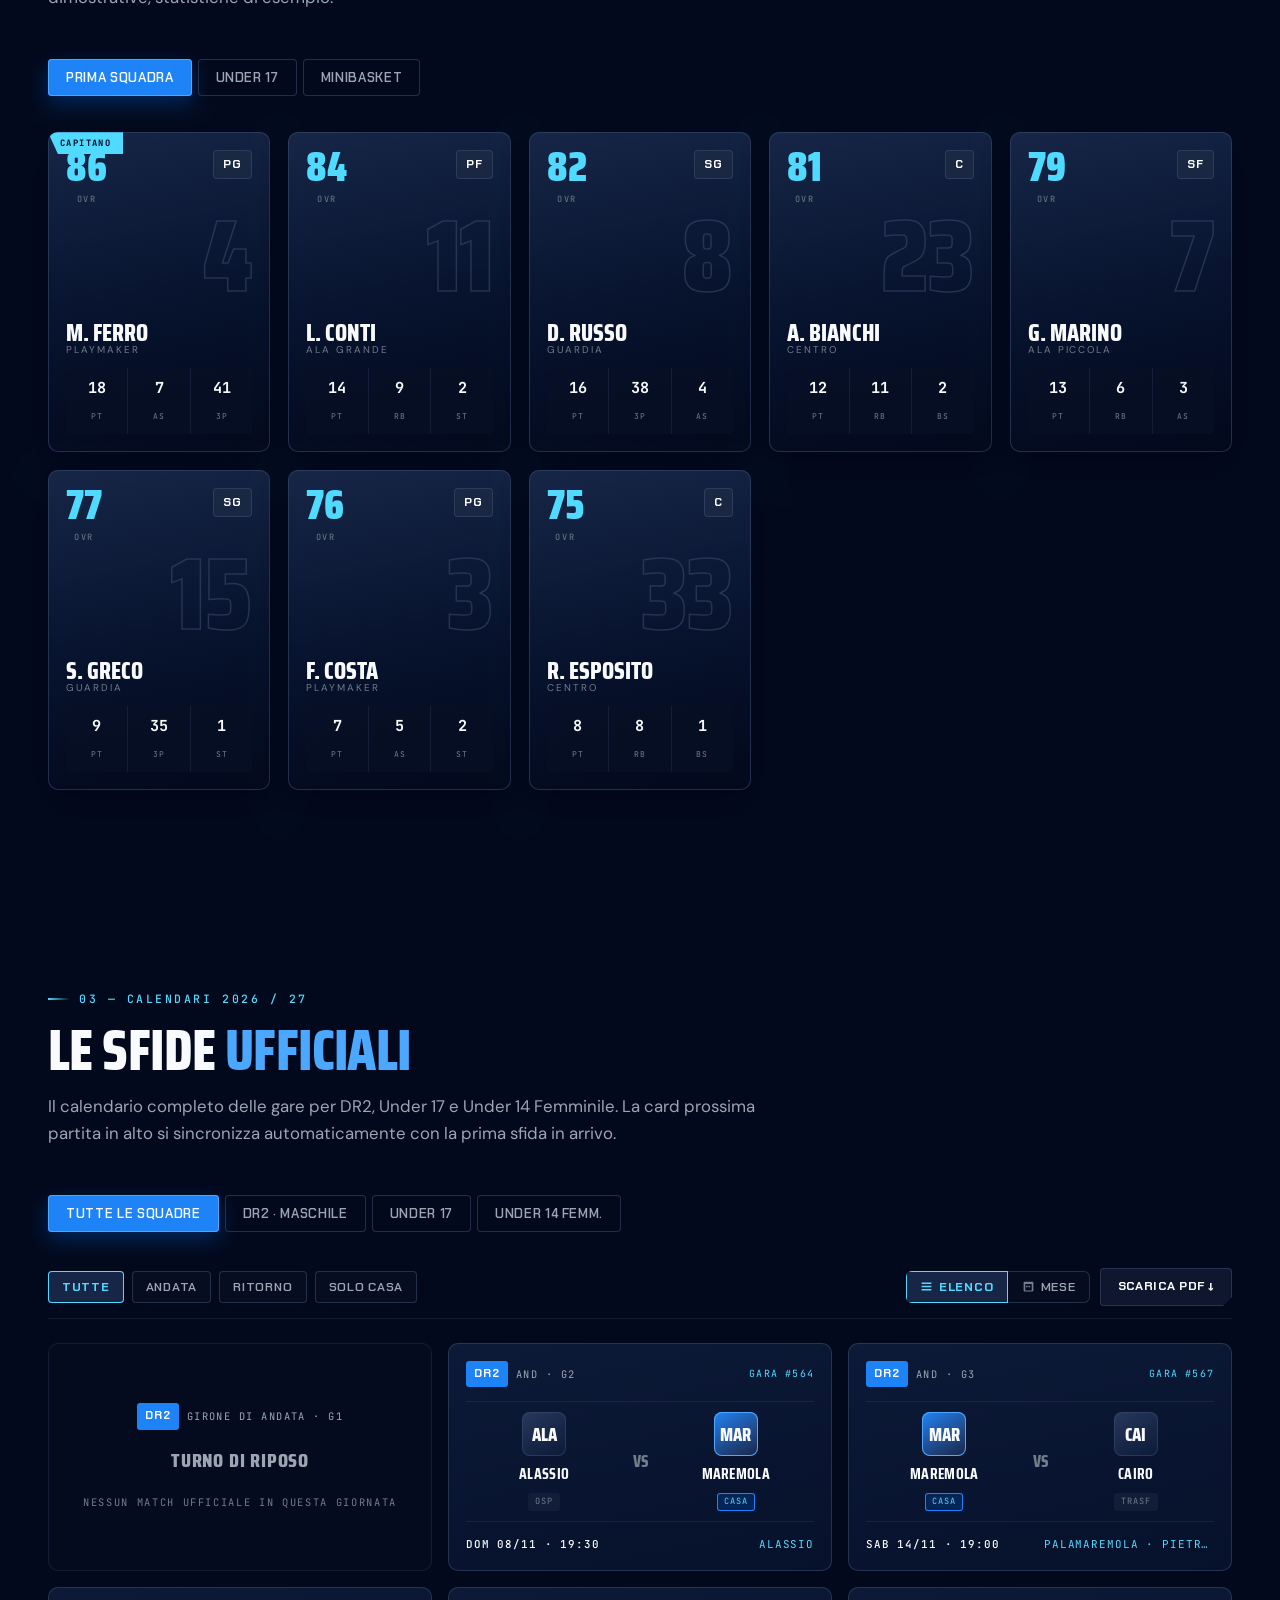
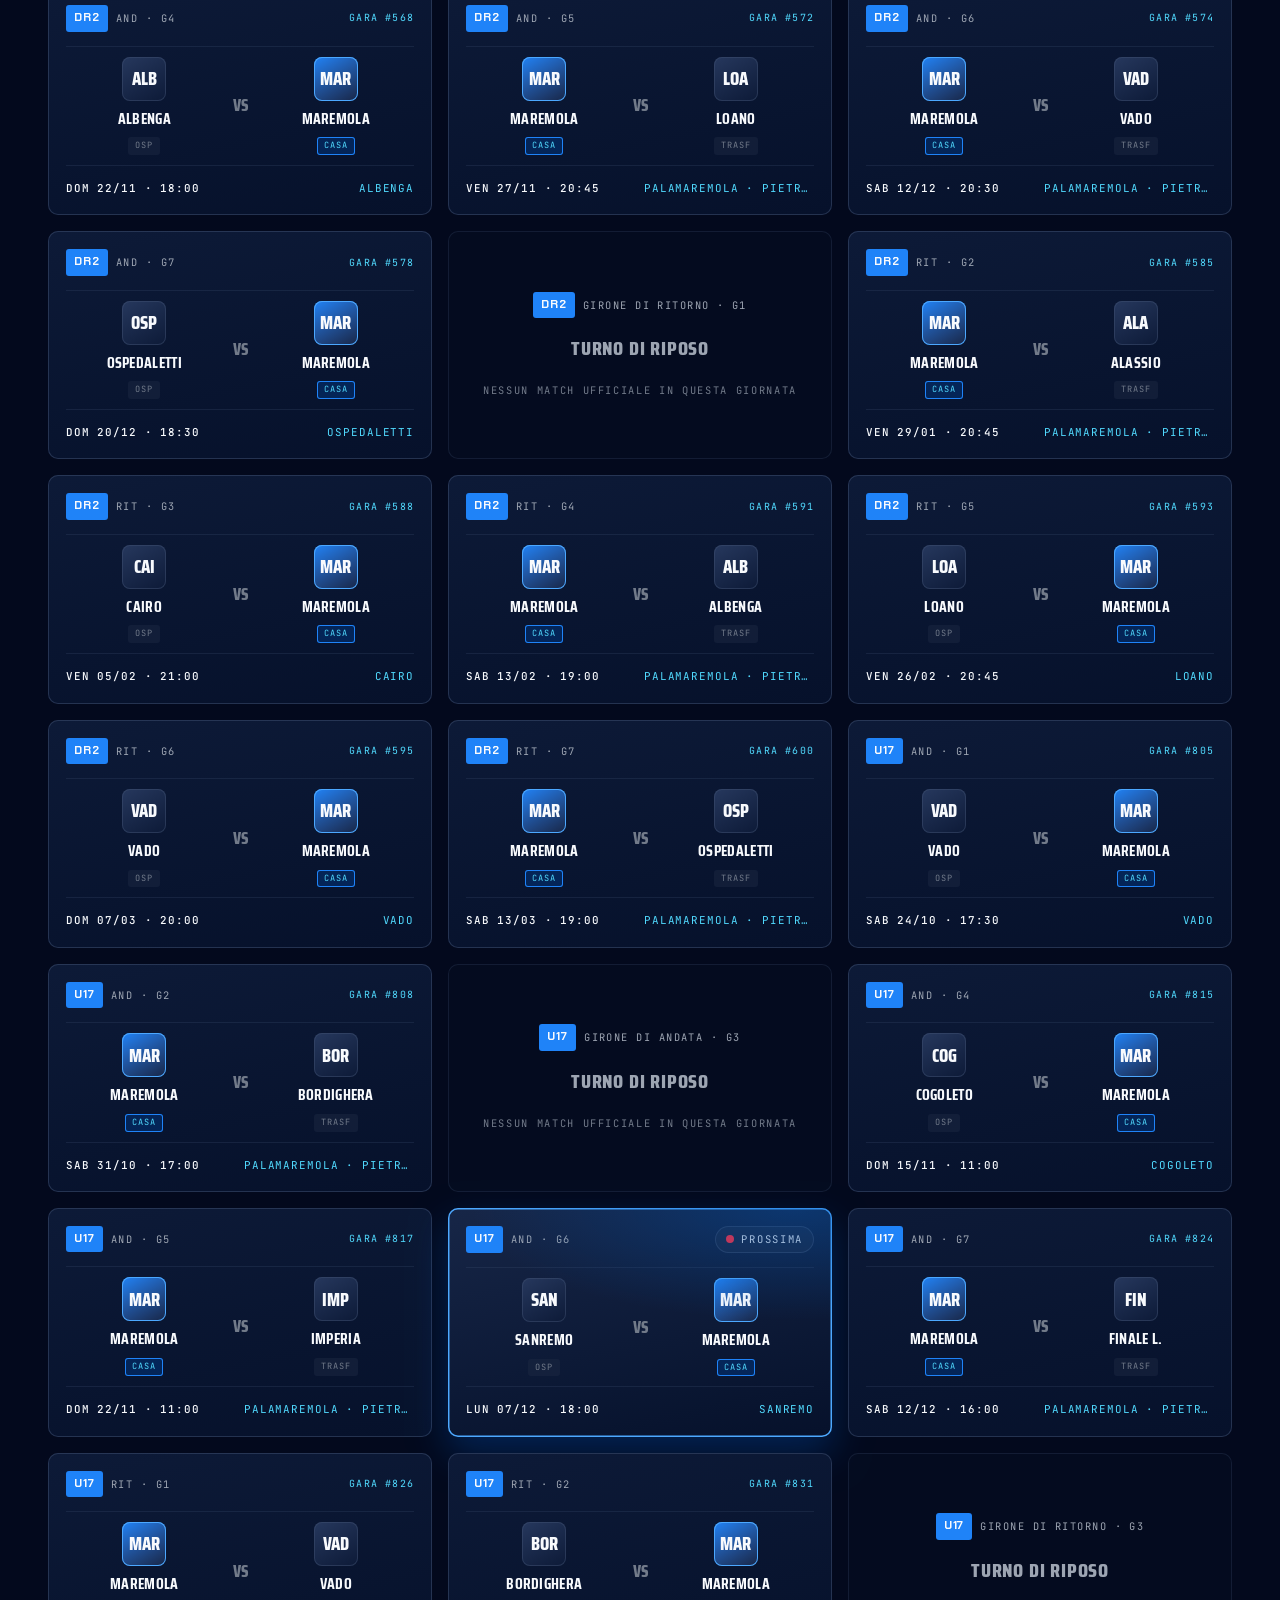
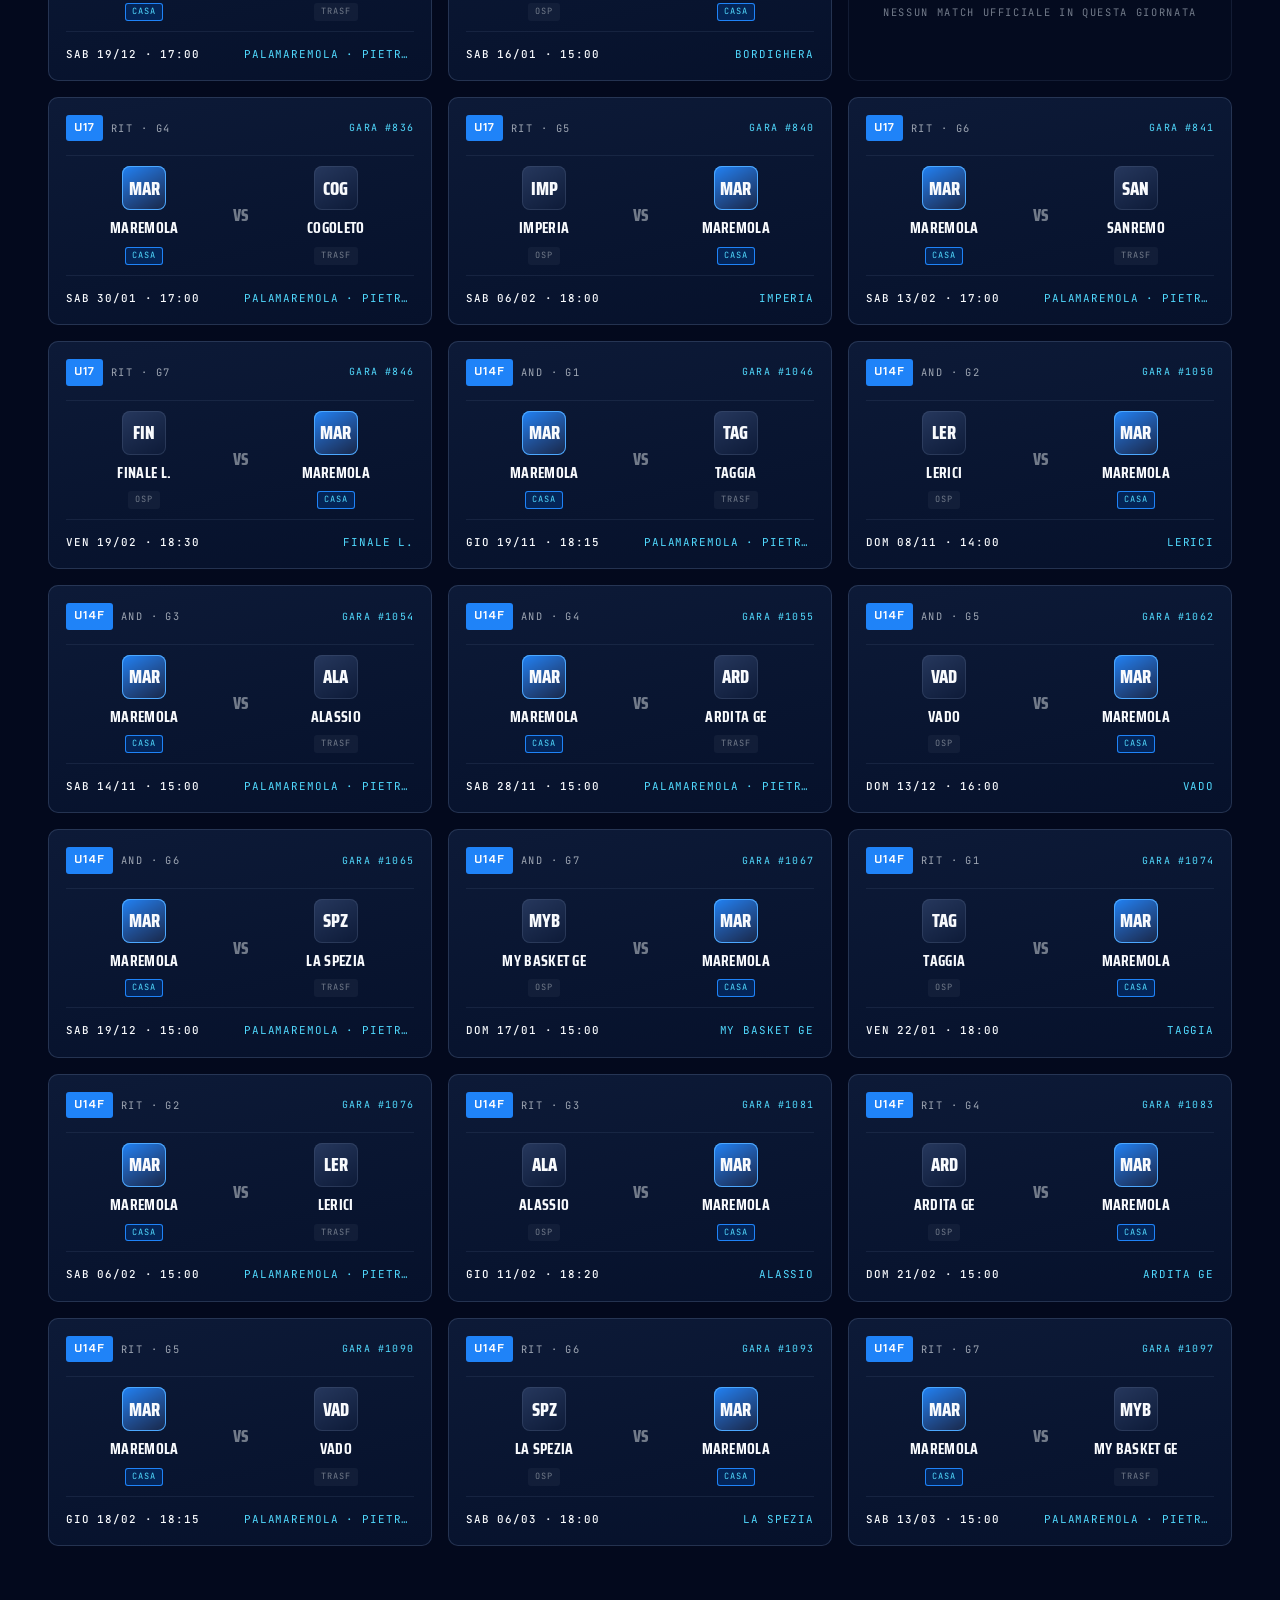
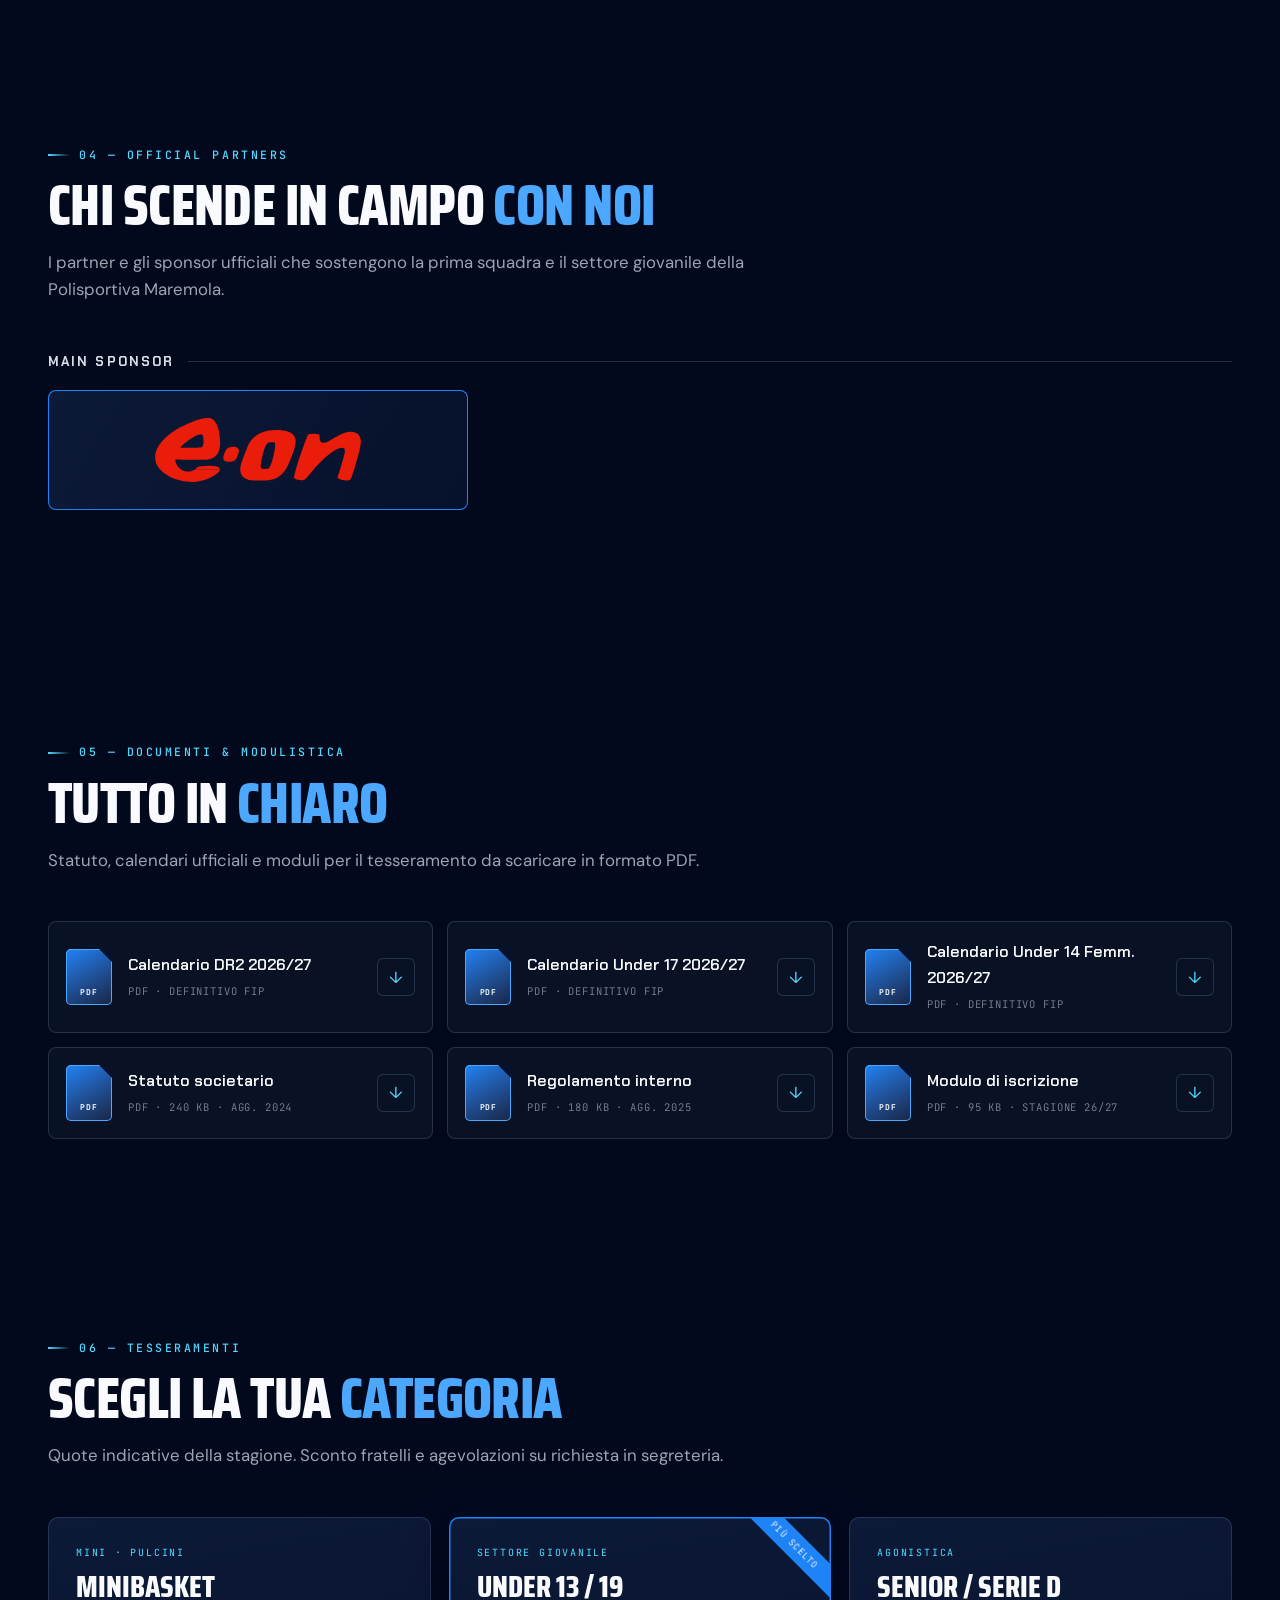
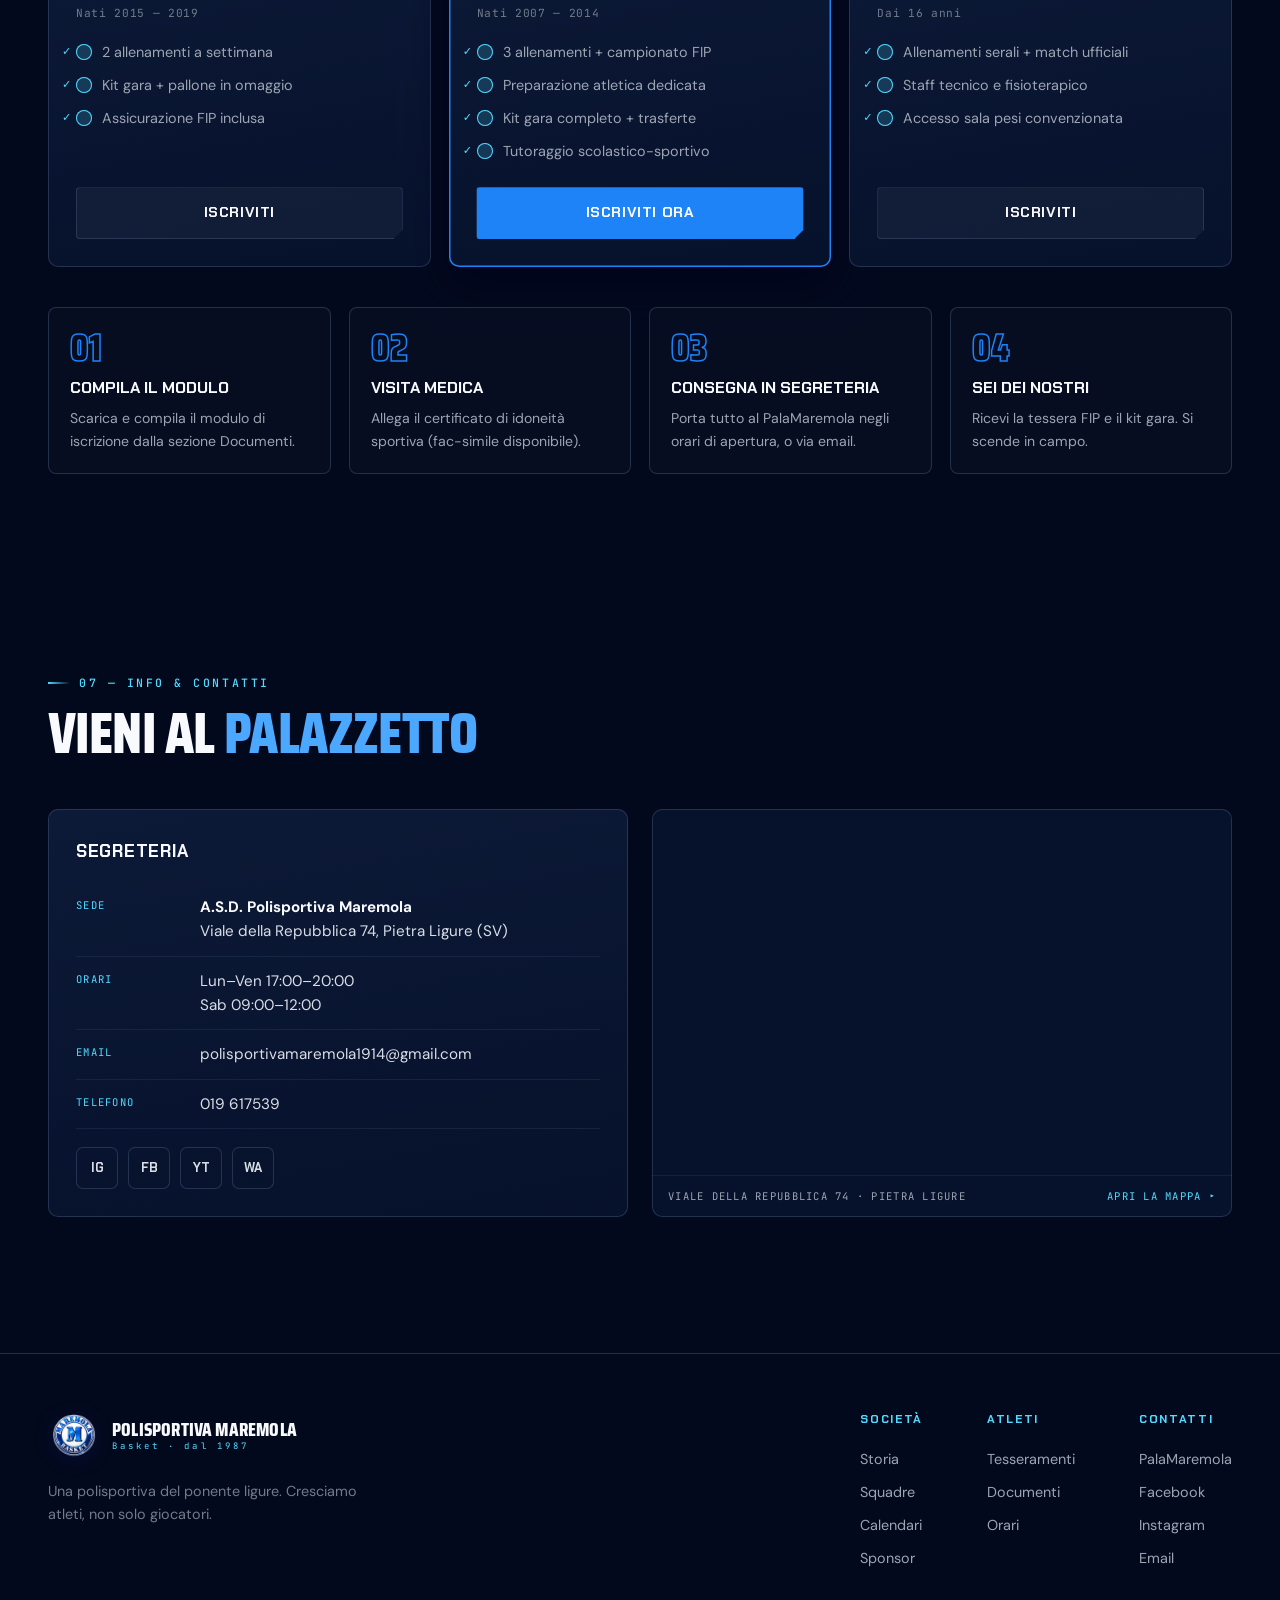
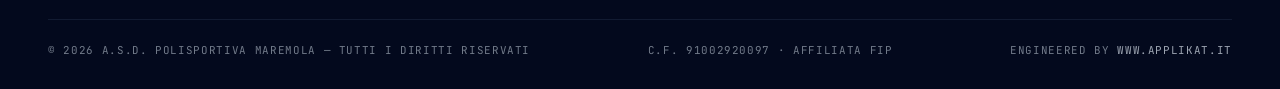
==== commit c7f35b97: "OpenCode (opencode/big-pickle): build progress (iterazione 1)" ====
--- a/index.html
+++ b/index.html
@@ -353,7 +353,6 @@
         <span class="mode">Mini · Pulcini</span>
         <h3>Minibasket</h3>
         <span class="age">Nati 2015 — 2019</span>
-        <div class="price">€ 300<small>/anno</small></div>
         <ul>
           <li>2 allenamenti a settimana</li>
           <li>Kit gara + pallone in omaggio</li>
@@ -365,7 +364,6 @@
         <span class="mode">Settore giovanile</span>
         <h3>Under 13 / 19</h3>
         <span class="age">Nati 2007 — 2014</span>
-        <div class="price">€ 390<small>/anno</small></div>
         <ul>
           <li>3 allenamenti + campionato FIP</li>
           <li>Preparazione atletica dedicata</li>
@@ -378,7 +376,6 @@
         <span class="mode">Agonistica</span>
         <h3>Senior / Serie D</h3>
         <span class="age">Dai 16 anni</span>
-        <div class="price">€ 450<small>/anno</small></div>
         <ul>
           <li>Allenamenti serali + match ufficiali</li>
           <li>Staff tecnico e fisioterapico</li>
